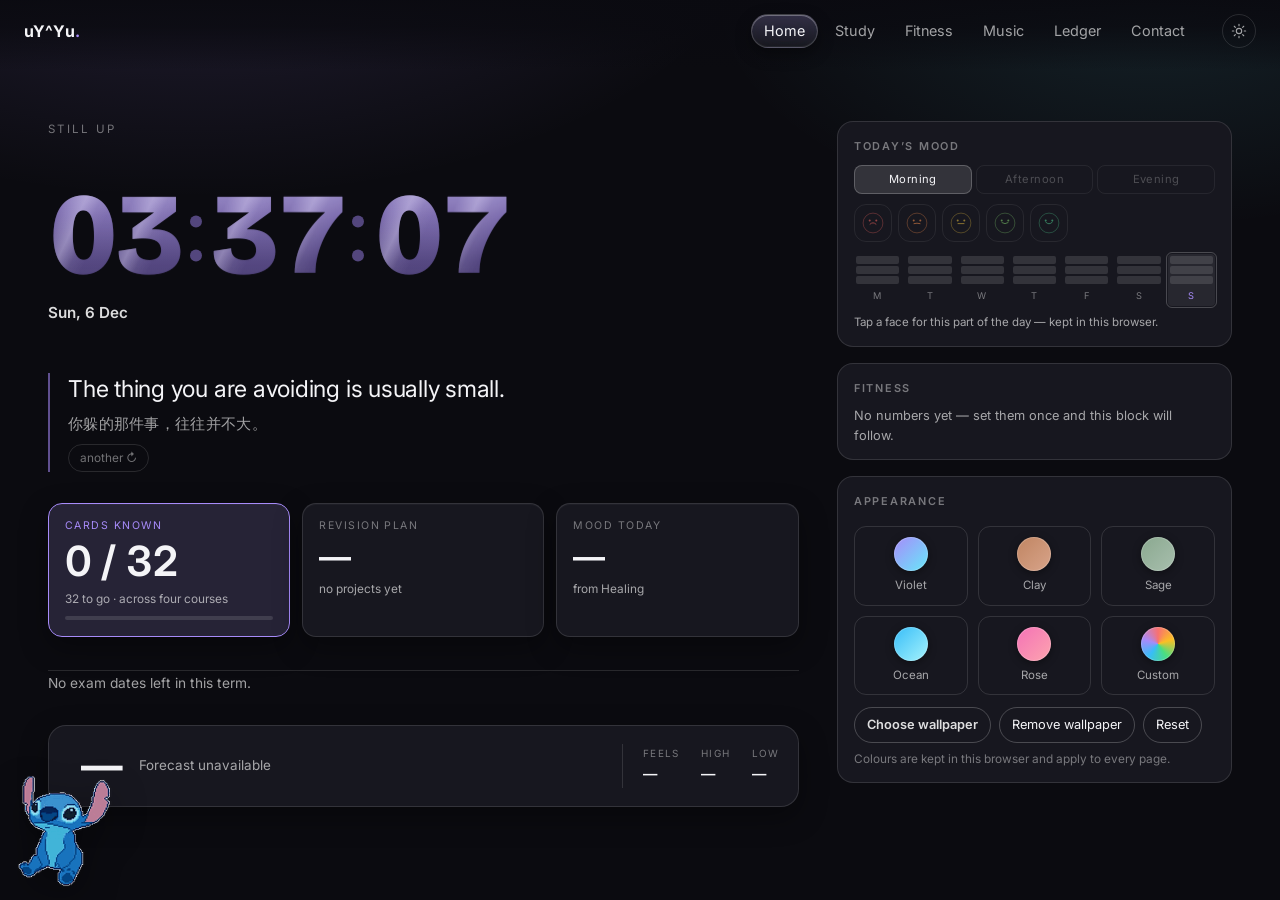
==== index.html @ 37c70bb9 "Study: the C++ card now lists the five Canvas modules" ====
<!DOCTYPE html>
<html lang="en">
<head>
<meta charset="utf-8">
<meta name="viewport" content="width=device-width, initial-scale=1">
<title>uY^Yu.</title>
<meta name="description" content="One desk: music, revision cards, a clock, live weather and a shared ledger.">
<link rel="icon" href="Images/favicon-32.png?v=132" sizes="32x32" type="image/png">
<link rel="apple-touch-icon" href="Images/icon-180.png?v=132">
<meta name="theme-color" content="#0b0b10">
<link rel="preconnect" href="https://fonts.googleapis.com">
<link rel="preconnect" href="https://fonts.gstatic.com" crossorigin>
<link href="https://fonts.googleapis.com/css2?family=Inter:wght@400;500;600;700&family=Bricolage+Grotesque:wght@700;800&display=swap" rel="stylesheet">
<link rel="stylesheet" href="style.css?v=158">
<!-- clock ink: kept here as well, so a cached style.css cannot leave the
     seconds a different colour from the hours -->
<style>.anchor__sec { color: inherit !important; }</style>
<script src="theme.js?v=132"></script>
</head>
<body>

<nav class="nav">
  <a class="nav__brand" href="index.html" aria-label="uY^Yu — home">uY^Yu<span>.</span></a>
  <div class="nav__links">
    <a href="index.html" aria-current="page">Home</a>
    <a href="study.html">Study</a>
    <a href="fitness.html">Fitness</a>
    <a href="music.html">Music</a>
    <a href="ledger.html">Ledger</a>
    <a href="contact.html">Contact</a>
  </div>
</nav>

<main class="shell desk">
  <section class="desk__main">
    <p class="desk__greet" id="greeting">Good afternoon</p>

    <a class="anchor anchor--link" href="clock.html" aria-label="Open the clock">
      <p class="anchor__value">
        <span id="hourTiles"></span><span class="ct__sep" aria-hidden="true"><i></i><i></i></span><span id="minTiles"></span><span class="ct__sep" aria-hidden="true"><i></i><i></i></span><span class="anchor__sec" id="secTiles"></span>
      </p>
      <p class="anchor__meta">
        <b id="stripDate">—</b>
        <span class="anchor__go" aria-hidden="true">clock →</span>
      </p>
    </a>

    <figure class="affirm">
      <blockquote class="affirm__line" id="affirmLine">—</blockquote>
      <figcaption class="affirm__cn" id="affirmCn">今日肯定语</figcaption>
      <button class="affirm__next" id="affirmNext" type="button">another ↻</button>
    </figure>

    <div class="metrics">
      <a class="metric metric--primary" href="study.html">
        <span class="metric__label">Cards known</span>
        <span class="metric__value" id="metricCards">—</span>
        <span class="metric__meta" id="metricCardsNote">across four courses</span>
        <span class="metric__track"><i id="metricCardsBar" style="width:0%"></i></span>
      </a>
      <a class="metric" href="study.html">
        <span class="metric__label">Revision plan</span>
        <span class="metric__value" id="metricPlan">—</span>
        <span class="metric__note" id="metricPlanNote">no projects yet</span>
      </a>
      <a class="metric" href="study.html">
        <span class="metric__label">Mood today</span>
        <span class="metric__value" id="metricMood">—</span>
        <span class="metric__note">from Healing</span>
      </a>
    </div>

    <p class="nextup" id="nextExam">—</p>

    <a class="wxcard" href="weather.html" aria-label="Open the weather page">
      <div class="wxcard__top">
        <span class="wxcard__icon" id="wxIcon" aria-hidden="true"></span>
        <span class="wxcard__temp" id="wxTemp">—</span>
      </div>
      <p class="wxcard__line" id="wxCond">Reading the forecast…</p>
      <dl class="wxcard__facts">
        <div><dt>Feels</dt><dd id="wxFeels">—</dd></div>
        <div><dt>High</dt><dd id="wxHigh">—</dd></div>
        <div><dt>Low</dt><dd id="wxLow">—</dd></div>
      </dl>
    </a>
  </section>

  <aside class="desk__rail">

    <div class="rail__block rail__block--go" data-href="healing.html">
      <h2><a href="healing.html">Today&rsquo;s mood</a></h2>
      <div class="mood__slots" id="moodSlots" role="tablist" aria-label="Part of the day"></div>
      <div class="mood" id="mood" role="group" aria-label="How is this part of the day going"></div>
      <div class="mood__week" id="moodWeek" aria-hidden="true"></div>
      <p class="mood__note" id="moodNote">Tap a face — one entry a day, kept in this browser.</p>
      <button class="mood__undo" id="moodUndo" type="button" hidden>Undo last entry</button>
    </div>
    <div class="rail__block fitmini rail__block--go" id="fitMini" data-href="fitness.html">
      <h2><a href="fitness.html">Fitness</a></h2>
      <div class="fitmini__body" id="fitMiniBody">
        <p class="fitmini__empty" id="fitMiniEmpty">
          No numbers yet — <a href="fitness.html">set them once</a> and this block will follow.
        </p>
      </div>
    </div>
    <div class="rail__block">
      <h2>Appearance</h2>
      <div class="swatches" id="swatches"></div>
      <button class="swatch swatch--custom" id="customSwatch" type="button" aria-label="Pick your own colour">
        <span class="swatch__chip swatch__chip--custom" id="customChip" aria-hidden="true"></span>
        <span class="swatch__name">Custom</span>
        <input type="color" id="customColor" value="#a78bfa" aria-label="Your own accent colour">
      </button>
      <div class="row" style="gap:8px; margin-top:12px; flex-wrap:wrap">
        <div class="wpmenu" id="wpMenu">
          <button class="btn btn--primary" id="wpMenuBtn" type="button" aria-expanded="false" aria-haspopup="true" style="padding:7px 12px; font-size:0.8rem">Choose wallpaper</button>
          <div class="wpmenu__panel" id="wpMenuPanel" hidden>
            <button class="wpmenu__item" id="wpFromFile" type="button">
              <b>A picture on this computer</b>
              <span>Upload, then frame the part you want</span>
            </button>
            <button class="wpmenu__item" id="wpFromEngine" type="button">
              <b>From Wallpaper Engine</b>
              <span>Reads the installed library; starts the local service</span>
            </button>
          </div>
        </div>
        <input id="wallpaper" type="file" accept="image/*" hidden>
        <button class="btn btn--ghost" id="themeClearWallpaper" type="button" style="padding:7px 12px; font-size:0.8rem" hidden>Remove wallpaper</button>
        <button class="btn btn--ghost" id="themeReset" type="button" style="padding:7px 12px; font-size:0.8rem">Reset</button>
      </div>

      <div class="wppick" id="wallpaperPick" hidden>
        <span class="wppick__label">From this computer</span>
        <div class="wppick__row" id="wallpaperPickRow"></div>
        <p class="wppick__hint" id="wallpaperPickHint"></p>
      </div>

      <p class="rail__note" id="themeStatus" role="status" aria-live="polite" style="margin-top:8px">
        Colours are kept in this browser and apply to every page.
      </p>
    </div>

  </aside>
</main>

<div class="crop" id="crop" hidden>
  <div class="crop__sheet" role="dialog" aria-modal="true" aria-label="Choose the part of the picture to use">
    <p class="crop__title">Drag the box over the part you want</p>
    <p class="crop__hint">The box keeps the shape of the window, so what you frame is what the page shows.</p>
    <div class="crop__stage" id="cropStage">
      <img id="cropImg" alt="">
      <div class="crop__sel" id="cropSel">
        <span class="crop__handle" data-h="nw"></span>
        <span class="crop__handle" data-h="ne"></span>
        <span class="crop__handle" data-h="sw"></span>
        <span class="crop__handle" data-h="se"></span>
      </div>
    </div>
    <div class="crop__actions">
      <button class="btn btn--ghost" id="cropCancel" type="button">Cancel</button>
      <button class="btn btn--primary" id="cropApply" type="button">Use this area</button>
    </div>
  </div>
</div>

<script src="counter.js?v=132"></script>
<script src="nav.js?v=144"></script>
<script>
  (function () {
    var hour = new Date().getHours();
    var greeting = hour < 5 ? 'Still up' : hour < 12 ? 'Good morning' : hour < 18 ? 'Good afternoon' : 'Good evening';
    document.getElementById('greeting').textContent = greeting;

    /* ---------- the anchor: the clock ---------- */
    var hourHost = document.getElementById('hourTiles');
    var minHost = document.getElementById('minTiles');
    var hours = (window.Counter && hourHost) ? window.Counter.mount(hourHost, { digits: 2 }) : null;
    var minutes = (window.Counter && minHost) ? window.Counter.mount(minHost, { digits: 2 }) : null;
    var secHost = document.getElementById('secTiles');
    var seconds = (window.Counter && secHost) ? window.Counter.mount(secHost, { digits: 2 }) : null;

    var dateEl = document.getElementById('stripDate');
    function tick() {
      var now = new Date();
      dateEl.textContent = now.toLocaleDateString('en-GB', { weekday: 'short', day: 'numeric', month: 'short' });
      var hh = String(now.getHours()).padStart(2, '0');
      var mm = String(now.getMinutes()).padStart(2, '0');
      var ss = String(now.getSeconds()).padStart(2, '0');
      if (hours && minutes && seconds) { hours.set(hh); minutes.set(mm); seconds.set(ss); }
      else if (hourHost && minHost) {
        hourHost.textContent = hh; minHost.textContent = mm;
        if (secHost) secHost.textContent = ss;
      }
    }
    tick();
    setInterval(tick, 1000);

/* ---------- the clock wears the wallpaper ----------
       Six columns, three colours taken from the picture, and stops in between:
       the gradient runs from the first stop to the last across the whole time. */
    function paintClock() {
      var value = document.querySelector('.anchor__value');
      if (!value) return;

      var styles = getComputedStyle(document.documentElement);
      var a = (styles.getPropertyValue('--wp-a') || '').trim();
      var b = (styles.getPropertyValue('--wp-b') || '').trim();
      var c = (styles.getPropertyValue('--wp-c') || '').trim();

      var colours = value.querySelectorAll('.ct__col');
      if (!colours.length) return;

      function mix(x, y, t) {
        return 'color-mix(in srgb, ' + x + ' ' + Math.round((1 - t) * 100) + '%, ' + y + ')';
      }

      var stops;
      if (a && b && c) {
        stops = [a, mix(a, b, 0.5), b, mix(b, c, 0.5), c, mix(c, a, 0.5)];
      } else {
        stops = [null, null, null, null, null, null];
      }

      Array.prototype.forEach.call(colours, function (column, index) {
        if (stops[index]) column.style.setProperty('--digit', stops[index]);
        else column.style.removeProperty('--digit');
      });

      /* the pane shows the part of the picture that is actually behind it:
         each lane gets the wallpaper's cover placement written out in pixels,
         offset by where the lane sits on screen */
    }

/* ---------- the fitness block ----------
       The same planner that builds the full page also lives here, quietly: a
       few of its numbers, and a way in. */
    function paintFitnessBlock() {
      var body = document.getElementById('fitMiniBody');
      var empty = document.getElementById('fitMiniEmpty');
      if (!body) return;

      var profile = null;
      try { profile = JSON.parse(localStorage.getItem('deskFitnessProfile')); } catch (e) { profile = null; }

      if (!profile || !profile.weight || !window.DeskFitness) return;

      var plan = window.DeskFitness.build(profile);
      empty.hidden = true;

      var rows = [
        ['Eat about', plan.target + ' kcal'],
        ['Protein', plan.protein + ' g'],
        ['Steps', String(plan.steps)],
        ['Training', plan.days + ' days a week']
      ];

      var list = document.createElement('dl');
      list.className = 'fitmini__list';
      rows.forEach(function (row) {
        var dt = document.createElement('dt');
        dt.textContent = row[0];
        var dd = document.createElement('dd');
        dd.textContent = row[1];
        list.append(dt, dd);
      });
      body.appendChild(list);

    }

    /* the planner is a script further down the page, so wait for it */
    if (document.readyState === 'loading') document.addEventListener('DOMContentLoaded', paintFitnessBlock);
    else paintFitnessBlock();
    window.addEventListener('deskfitness:update', paintFitnessBlock);

/* ---------- a block that is one door ----------
       Clicking the card opens the page; clicking a face, a tab or a button in it
       still does exactly what that control does. */
    (function () {
      var blocks = document.querySelectorAll('.rail__block--go[data-href]');
      Array.prototype.forEach.call(blocks, function (block) {
        block.addEventListener('click', function (event) {
          if (event.target.closest('a, button, input, select, textarea, label')) return;
          var selection = window.getSelection();
          if (selection && String(selection).length) return;
          window.location.href = block.dataset.href;
        });
        block.addEventListener('keydown', function (event) {
          if (event.key !== 'Enter' || event.target !== block) return;
          window.location.href = block.dataset.href;
        });
      });
    })();

    /* ---------- the affirmation of the day ---------- */
    var AFFIRMATIONS = [
      { en: 'Slow is smooth, and smooth is fast.', cn: '慢就是稳，稳就是快。' },
      { en: 'You do not have to feel ready to begin.', cn: '不必准备好了才开始。' },
      { en: 'One page is still a page done.', cn: '一页，也是一页。' },
      { en: 'The thing you are avoiding is usually small.', cn: '你躲的那件事，往往并不大。' },
      { en: 'Ask earlier than feels polite.', cn: '去问，比你以为的时机早一点。' },
      { en: 'Rest is part of the work, not a reward for it.', cn: '休息不是奖励，是工作的一部分。' },
      { en: 'Say the true thing once, plainly.', cn: '把真话说一遍，说清楚就好。' },
      { en: 'Finish something small today.', cn: '今天做完一件小事。' },
      { en: 'You are allowed to change your mind with evidence.', cn: '有证据时，你可以改变主意。' },
      { en: 'Being new at this is not the same as being bad at it.', cn: '刚学，不等于学不好。' },
      { en: 'A deadline is a shape, not a verdict.', cn: '截止日期是形状，不是判决。' },
      { en: 'Write it badly first.', cn: '先写烂，再写好。' },
      { en: 'Do the next honest thing.', cn: '做下一件老实的事。' },
      { en: 'A little every day beats a lot someday.', cn: '每天一点，胜过某天很多。' },
      { en: 'You can be tired and still be kind.', cn: '累了也可以好好说话。' },
      { en: 'Nothing here has to be perfect to be useful.', cn: '有用，不必完美。' },
      { en: 'Close the tab you are not reading.', cn: '关掉那个你不看的标签页。' },
      { en: 'Begin again from where you are.', cn: '从你现在的位置，再来一次。' }
    ];

    /* a new line each time the desk is opened, never the same one twice in a
       row — a quote of the day repeats every fortnight, which stops reading */
    var lastShown = -1;
    try { lastShown = Number(localStorage.getItem('deskAffirmLast')); } catch (e) { lastShown = -1; }

    var affirmIndex = Math.floor(Math.random() * AFFIRMATIONS.length);
    if (AFFIRMATIONS.length > 1 && affirmIndex === lastShown) {
      affirmIndex = (affirmIndex + 1 + Math.floor(Math.random() * (AFFIRMATIONS.length - 1))) % AFFIRMATIONS.length;
    }
    try { localStorage.setItem('deskAffirmLast', String(affirmIndex)); } catch (e) {}
    var affirmLine = document.getElementById('affirmLine');
    var affirmCn = document.getElementById('affirmCn');
    var affirmNext = document.getElementById('affirmNext');

    function showAffirm(index) {
      var item = AFFIRMATIONS[(index + AFFIRMATIONS.length) % AFFIRMATIONS.length];
      affirmLine.textContent = item.en;
      affirmCn.textContent = item.cn;
    }
    showAffirm(affirmIndex);
    if (affirmNext) {
      affirmNext.addEventListener('click', function () {
        affirmIndex += 1;
        showAffirm(affirmIndex);
      });
    }

    /* ---------- the supporting figures ---------- */
    function num(value, digits) {
      return Number(value).toLocaleString('en-US', {
        minimumFractionDigits: digits || 0, maximumFractionDigits: digits || 0
      });
    }

    try {
      var projects = JSON.parse(localStorage.getItem('deskProjects')) || [];
      var sessions = 0, done = 0;
      projects.forEach(function (project) {
        (project.plan || []).forEach(function (row) {
          sessions += 1;
          if (row.done) done += 1;
        });
      });
      document.getElementById('metricPlan').textContent = projects.length
        ? done + ' / ' + sessions
        : '—';
      document.getElementById('metricPlanNote').textContent = projects.length
        ? (projects.length === 1 ? '1 project' : projects.length + ' projects') + ' · sessions done'
        : 'no projects yet';
    } catch (e) {
      document.getElementById('metricPlan').textContent = '—';
    }

    try {
      var progress = JSON.parse(localStorage.getItem('deskStudyProgress')) || {};
      var known = 0;
      Object.keys(progress).forEach(function (id) { if (progress[id] === 'known') known += 1; });
      document.getElementById('metricCards').textContent = known + ' / 32';
      document.getElementById('metricCardsBar').style.width = (known / 32 * 100).toFixed(1) + '%';
      document.getElementById('metricCardsNote').textContent =
        (32 - known) + ' to go · across four courses';
    } catch (e) {
      document.getElementById('metricCards').textContent = '0 / 32';
    }

    try {
      var moods = JSON.parse(localStorage.getItem('deskMood')) || {};
      var d = new Date();
      var key = d.getFullYear() + '-' + String(d.getMonth() + 1).padStart(2, '0') + '-' +
        String(d.getDate()).padStart(2, '0');
      var WORDS = { 1: 'rough', 2: 'low', 3: 'okay', 4: 'good', 5: 'great' };
      var value = moods[key];
      document.getElementById('metricMood').textContent = value ? WORDS[value] : '—';
    } catch (e) {
      document.getElementById('metricMood').textContent = '—';
    }

    /* ---------- what is coming ---------- */
    var EXAMS = [
      { name: 'Web Technologies', date: '2026-11-20', href: 'study.html' },
      { name: 'Programming III', date: '2026-11-23', href: 'study.html' },
      { name: 'Statistics', date: '2026-11-24', href: 'study.html' },
      { name: 'Data Analytics & ML', date: '2026-11-25', href: 'study.html' }
    ];

    (function () {
      var target = document.getElementById('nextExam');
      if (!target) return;

      var today = new Date();
      today.setHours(0, 0, 0, 0);
      var upcoming = EXAMS.map(function (exam) {
        var date = new Date(exam.date + 'T00:00:00');
        return { name: exam.name, days: Math.round((date - today) / 86400000) };
      }).filter(function (exam) { return exam.days >= 0; })
        .sort(function (a, b) { return a.days - b.days; });

      if (!upcoming.length) {
        target.textContent = 'No exam dates left in this term.';
        return;
      }
      var next = upcoming[0];
      target.textContent = 'Next exam · ' + next.name + ' · ' +
        (next.days === 0 ? 'today' : next.days === 1 ? 'tomorrow' : 'in ' + next.days + ' days');
    })();

    /* ---------- weather ---------- */
    var tempEl = null;   /* the strip below carries the weather now */
    var wx = {
      temp: document.getElementById('wxTemp'),
      cond: document.getElementById('wxCond'),
      feels: document.getElementById('wxFeels'),
      high: document.getElementById('wxHigh'),
      low: document.getElementById('wxLow'),
      icon: document.getElementById('wxIcon')
    };

    var CONDITIONS = [
      [0, 'clear'], [2, 'mostly clear'], [3, 'overcast'], [48, 'fog'], [57, 'drizzle'],
      [67, 'rain'], [77, 'snow'], [82, 'showers'], [86, 'snow showers'], [99, 'storm']
    ];
    function condition(code) {
      for (var i = 0; i < CONDITIONS.length; i++) {
        if (code <= CONDITIONS[i][0]) return CONDITIONS[i][1];
      }
      return '';
    }

    /* one small glyph per group, drawn here so it takes the theme's colour */
    /* a clear sky at 23:00 is not a sun: the icon follows the local sunrise and
       sunset that the forecast hands back */
    var night = false;

    function weatherIcon(code) {
      var sun = '<circle cx="12" cy="12" r="4.2" fill="none" stroke="currentColor" stroke-width="1.6"/>' +
        '<g stroke="currentColor" stroke-width="1.6" stroke-linecap="round">' +
        '<path d="M12 3.2v2.2M12 18.6v2.2M3.2 12h2.2M18.6 12h2.2M5.8 5.8l1.6 1.6M16.6 16.6l1.6 1.6M18.2 5.8l-1.6 1.6M7.4 16.6l-1.6 1.6"/></g>';
      var cloud = '<path d="M7.2 17.5h9.3a3.6 3.6 0 0 0 .3-7.2 5 5 0 0 0-9.6-.9 3.9 3.9 0 0 0 0 8.1z" ' +
        'fill="none" stroke="currentColor" stroke-width="1.6" stroke-linejoin="round"/>';
      var rain = cloud + '<g stroke="currentColor" stroke-width="1.6" stroke-linecap="round">' +
        '<path d="M9 19.4l-.7 2M12.4 19.4l-.7 2M15.8 19.4l-.7 2"/></g>';
      var snow = cloud + '<g stroke="currentColor" stroke-width="1.4" stroke-linecap="round">' +
        '<path d="M9 19.6v2.2M7.9 20.7h2.2M12.6 19.6v2.2M11.5 20.7h2.2"/></g>';
      var storm = cloud + '<path d="M12.6 18.6l-2 3h2.6l-1.4 2.4" fill="none" stroke="currentColor" stroke-width="1.6" stroke-linejoin="round"/>';
      var fog = '<g stroke="currentColor" stroke-width="1.6" stroke-linecap="round">' +
        '<path d="M5 9.5h14M4 13h16M6.5 16.5h11"/></g>';

      var moon = '<path d="M15.6 3.4a7.6 7.6 0 1 0 5.2 13.2A8.8 8.8 0 0 1 15.6 3.4z" ' +
        'fill="none" stroke="currentColor" stroke-width="1.6" stroke-linejoin="round"/>';
      var cloudMoon = '<path d="M9.1 3.6a3.9 3.9 0 1 0 4.6 5.4A4.6 4.6 0 0 1 9.1 3.6z" ' +
        'fill="none" stroke="currentColor" stroke-width="1.4" stroke-linejoin="round"/>' +
        '<path d="M7.6 19.6h8.9a3.3 3.3 0 0 0 .3-6.6 4.6 4.6 0 0 0-8.8-.8 3.6 3.6 0 0 0-.4 7.4z" ' +
        'fill="none" stroke="currentColor" stroke-width="1.5" stroke-linejoin="round"/>';

      var svg;
      if (code <= 1) svg = night ? moon : sun;
      else if (code <= 3) svg = night ? cloudMoon : cloud;
      else if (code <= 48) svg = fog;
      else if (code <= 67) svg = rain;
      else if (code <= 77) svg = snow;
      else if (code <= 82) svg = rain;
      else if (code <= 86) svg = snow;
      else svg = storm;

      return '<svg viewBox="0 0 24 24" width="30" height="30" aria-hidden="true">' + svg + '</svg>';
    }

    function isNight(sunrise, sunset) {
      var stamp = Date.now();
      if (sunrise && sunset) {
        var up = Date.parse(sunrise);
        var down = Date.parse(sunset);
        if (!isNaN(up) && !isNaN(down)) return stamp < up || stamp > down;
      }
      var hour = new Date().getHours() + new Date().getMinutes() / 60;
      return hour < 6.2 || hour >= 18.6;
    }

    function loadTemp() {
      fetch('https://api.open-meteo.com/v1/forecast?latitude=19.52&longitude=109.57' +
            '&current=temperature_2m,weather_code,apparent_temperature' +
            '&daily=temperature_2m_max,temperature_2m_min,sunrise,sunset&forecast_days=1' +
            '&timezone=Asia%2FShanghai', { cache: 'no-store' })
        .then(function (response) {
          if (!response.ok) throw new Error('http ' + response.status);
          return response.json();
        })
        .then(function (data) {
          var now = data.current;
          var day = data.daily || {};
          var degrees = Math.round(now.temperature_2m);

          night = isNight(day.sunrise && day.sunrise[0], day.sunset && day.sunset[0]);

          if (wx.temp) wx.temp.textContent = degrees + '°';
          if (wx.cond) wx.cond.textContent = condition(now.weather_code) + ' · Danzhou';
          if (wx.icon) wx.icon.innerHTML = weatherIcon(now.weather_code);
          if (wx.feels) wx.feels.textContent = Math.round(now.apparent_temperature) + '°';
          if (wx.high) wx.high.textContent = Math.round(day.temperature_2m_max[0]) + '°';
          if (wx.low) wx.low.textContent = Math.round(day.temperature_2m_min[0]) + '°';
        })
        .catch(function () {
          if (tempEl && (!tempEl.textContent || tempEl.textContent === '—')) tempEl.textContent = 'weather offline';
          if (wx.cond) wx.cond.textContent = 'Forecast unavailable';
        });
    }
    loadTemp();
    setInterval(loadTemp, 10 * 60 * 1000);

    /* ---------- appearance ---------- */
    if (window.DeskTheme) {
      var swatches = document.getElementById('swatches');
      var status = document.getElementById('themeStatus');
      var input = document.getElementById('wallpaper');

  /* ---------- the library is a local feature ----------
     github.io cannot reach 127.0.0.1, so on the published copy the menu keeps
     only the picture option, the strip stays hidden and the rail drops the row
     that would lead to a page with nothing on it. */
  (function () {
    var localHost = /^(127\.0\.0\.1|localhost|\[::1\])$/.test(location.hostname);
    window.__DESK_LOCAL__ = localHost;
    if (localHost) return;

    var engineItem = document.getElementById('wpFromEngine');
    if (engineItem) engineItem.hidden = true;

    var libraryStrip = document.getElementById('wallpaperPick');
    if (libraryStrip) libraryStrip.hidden = true;

    var rail = document.getElementById('railWallpapers');
    if (rail) rail.hidden = true;
  })();

/* ---------- the wallpaper menu ----------
     One button, two sources: a picture the reader owns, or the Wallpaper Engine
     library on this machine. The library needs the small service, which a web
     page is not allowed to launch by itself, so the page wakes it by trying,
     reports honestly when nothing answers, and keeps trying. */
  (function () {
    var menu = document.getElementById('wpMenu');
    var button = document.getElementById('wpMenuBtn');
    var panel = document.getElementById('wpMenuPanel');
    var fromFile = document.getElementById('wpFromFile');
    var fromEngine = document.getElementById('wpFromEngine');
    var fileInput = document.getElementById('wallpaper');
    var strip = document.getElementById('wallpaperPick');
    var hint = document.getElementById('wallpaperPickHint');
    if (!menu || !button || !panel) return;

    function open() {
      panel.hidden = false;
      button.setAttribute('aria-expanded', 'true');
    }
    function close() {
      panel.hidden = true;
      button.setAttribute('aria-expanded', 'false');
    }

    button.addEventListener('click', function (event) {
      event.stopPropagation();
      if (panel.hidden) open(); else close();
    });
    document.addEventListener('click', function (event) {
      if (!menu.contains(event.target)) close();
    });
    document.addEventListener('keydown', function (event) {
      if (event.key === 'Escape') close();
    });

    if (fromFile) {
      fromFile.addEventListener('click', function () {
        close();
        if (fileInput) fileInput.click();
      });
    }

    if (fromEngine) {
      fromEngine.addEventListener('click', function () {
        close();
        if (strip) strip.hidden = false;

        /* the strip lives at the bottom of the rail: without this the menu just
           closes and nothing appears to have happened */
        if (strip) {
          strip.scrollIntoView({ block: 'center', behavior: 'smooth' });
          strip.classList.add('is-flash');
          setTimeout(function () { strip.classList.remove('is-flash'); }, 1400);
        }

        /* A page may not run a program, but Windows lets a registered address
           do it: deskwallpaper: is wired to the launcher, so this click can
           really start the service. Only tried while the click is still fresh,
           because browsers drop the permission once it is not. */
        if (hint) hint.textContent = 'Checking the local service…';
        function wake() {
          try { window.location.href = 'deskwallpaper:start'; } catch (e) { /* not registered */ }
        }

        /* the address only opens while the click is fresh, so the retry loop
           must not be the thing that tries it: that is this button's job */
        function offerLaunch() {
          if (!hint) return;
          if (strip) strip.scrollIntoView({ block: 'center', behavior: 'smooth' });
          hint.textContent = 'The local service is not running. ';
          var start = document.createElement('button');
          start.type = 'button';
          start.className = 'wppick__launch';
          start.textContent = 'Start it';
          start.addEventListener('click', wake);
          hint.appendChild(start);
          var note = document.createElement('span');
          note.textContent = ' — Windows will ask once whether to open Desk Wallpaper Service.';
          hint.appendChild(note);
        }
        function maybeLaunch() {
          offerLaunch();
        }

        /* the published copy lives on github.io, where /api/version is just a
           404: the library only exists on this machine, so say so at once
           instead of waiting for something that cannot arrive */
        var local = /^(127\.0\.0\.1|localhost|\[::1\])$/.test(location.hostname);

        var tries = 0;
        function probe() {
          tries += 1;
          fetch('/api/version', { cache: 'no-store' })
            .then(function (response) { return response.ok ? response.json() : null; })
            .then(function (info) {
              if (!info || !info.ok) throw new Error('no service');
              if (hint) {
                hint.textContent = 'Service is up (' + info.build + ') — pick a thumbnail below.';
              }
              window.dispatchEvent(new CustomEvent('deskwallpaper:reload'));
              if (strip) strip.scrollIntoView({ block: 'nearest', behavior: 'smooth' });
            })
            .catch(function () {
              if (!local) {
                if (hint) {
                  hint.textContent = 'This is the published copy: the wallpaper library only exists on this machine. ';
                  var local_button = document.createElement('button');
                  local_button.type = 'button';
                  local_button.className = 'wppick__launch';
                  local_button.textContent = 'Start it';
                  local_button.addEventListener('click', wake);
                  hint.appendChild(local_button);
                  var note = document.createElement('span');
                  note.textContent = ' — it starts the service and opens the page it serves (127.0.0.1:8788), where the library is.';
                  hint.appendChild(note);
                }
                return;
              }
              if (tries === 1) maybeLaunch();
              if (tries < 15) {
                if (hint) hint.textContent = 'Waiting for the service… (' + tries + ')';
                setTimeout(probe, 1500);
              } else if (hint) {
                hint.textContent = 'The service is not running. Double-click _tools\\启动壁纸台.bat — ' +
                  'it also installs itself to start with Windows, so this is a one-time step.';
              }
            });
        }
        probe();
      });
    }
  })();

  /* ---------- picking a wallpaper from this computer ----------
     The library behind 127.0.0.1:8788 is only reachable when the page itself
     is served from there, so the strip hides itself on the published site and
     points at the wallpaper page instead. */
  (function () {
    var box = document.getElementById('wallpaperPick');
    var row = document.getElementById('wallpaperPickRow');
    var hint = document.getElementById('wallpaperPickHint');
    if (!box || !row) return;

    function start() {
    if (!window.__DESK_LOCAL__ || !window.DeskWallpaper) return;

    function state(text) { hint.textContent = text; }

    window.DeskWallpaper.load().then(function (items) {
      if (!items.length) { state('The library came back empty.'); return; }
      box.hidden = false;

      var shown = items.slice(0, 12);
      shown.forEach(function (item) {
        var button = document.createElement('button');
        button.type = 'button';
        button.className = 'wppick__thumb';
        button.title = item.title;
        button.setAttribute('aria-label', 'Use ' + item.title);

        var picture = document.createElement('img');
        picture.loading = 'lazy';
        picture.alt = '';
        picture.src = window.DeskWallpaper.previewUrl(item);
        button.appendChild(picture);

        if (item.hasVideo) {
          var mark = document.createElement('span');
          mark.className = 'wppick__play';
          mark.textContent = '▶';
          button.appendChild(mark);
        }

        button.addEventListener('click', function () {
          state('Applying ' + item.title + '…');
          Array.prototype.forEach.call(row.children, function (other) {
            other.classList.remove('is-on');
          });
          button.classList.add('is-on');
          window.DeskWallpaper.publish(item, function (url) {
            state(url ? item.title + ' kept, on every page.' : 'That frame was empty, nothing changed.');
            window.DeskWallpaper.remember(item.id);
            window.DeskWallpaper.setLive(item);
          });
        });

        row.appendChild(button);
      });

      if (items.length > shown.length) {
        state('Showing ' + shown.length + ' of ' + items.length + ' — the rest are on the wallpaper page.');
      }
    }).catch(function () {
      if (!window.__DESK_LOCAL__) return;
      box.hidden = false;
      state('The local library is not reachable from here. Open the site through 启动壁纸台.bat, or use the wallpaper page.');
    });
    }

    if (document.readyState === 'loading') document.addEventListener('DOMContentLoaded', start);
    else start();
  })();

    /* ---------- pick any colour ---------- */
      var customSwatch = document.getElementById('customSwatch');
      var customChip = document.getElementById('customChip');
      var customColor = document.getElementById('customColor');

      var clearWallpaperBtn = document.getElementById('themeClearWallpaper');
      if (clearWallpaperBtn) {
        if (DeskTheme.wallpaper && DeskTheme.wallpaper()) clearWallpaperBtn.hidden = false;
        clearWallpaperBtn.addEventListener('click', function () {
          DeskTheme.clearWallpaper();
          try { localStorage.removeItem('deskWallpaperLive'); } catch (e) {}
          window.dispatchEvent(new CustomEvent('deskwallpaper:live'));
          clearWallpaperBtn.hidden = true;
          status.textContent = 'Wallpaper removed; the colours stay.';
        });
      }

      if (customSwatch && customColor) {
        customSwatch.addEventListener('click', function (event) {
          if (event.target !== customColor) customColor.click();
        });

        customColor.addEventListener('input', function () {
          var theme = DeskTheme.fromAccent(customColor.value);
          DeskTheme.save(theme);
          customChip.style.background = 'linear-gradient(135deg, ' + theme.accent + ', ' + theme.accent2 + ')';
          paintSwatches('custom');
          customSwatch.classList.add('is-active');
          status.textContent = 'Custom colour ' + customColor.value + ' applied to every page.';
        });
      }

      function paintSwatches(activeKey) {
        swatches.replaceChildren();
        Object.keys(DeskTheme.PRESETS).forEach(function (key) {
          var preset = DeskTheme.PRESETS[key];
          var button = document.createElement('button');
          button.type = 'button';
          button.className = 'swatch' + (key === activeKey ? ' is-active' : '');
          button.setAttribute('aria-pressed', String(key === activeKey));
          button.title = preset.name;

          var chip = document.createElement('span');
          chip.className = 'swatch__chip';
          chip.style.background = 'linear-gradient(135deg, ' + preset.accent + ', ' + preset.accent2 + ')';

          var label = document.createElement('span');
          label.className = 'swatch__name';
          label.textContent = preset.name;

          button.append(chip, label);
          button.addEventListener('click', function () {
            DeskTheme.save(DeskTheme.preset(key));
            paintSwatches(key);
            status.textContent = preset.name + ' applied.';
          });
          swatches.appendChild(button);
        });

        /* the custom tile rides at the end of the same grid */
        if (customSwatch) swatches.appendChild(customSwatch);
      }
      paintSwatches(null);

      if (input) {
        input.addEventListener('change', function () {
          var file = input.files && input.files[0];
          if (!file) return;
          /* the picture is not used whole: the chooser lets the reader frame the
             part that will actually be seen, then that crop becomes the wallpaper */
          if (window.DeskCrop) {
            window.DeskCrop.open(file, function (result) {
              DeskTheme.save(result.theme);
              DeskTheme.setWallpaper(result.url, file.name, result.lum);
              paintSwatches(null);
              status.textContent = 'Wallpaper and palette set from ' + file.name + '.';
              if (clearWallpaperBtn) clearWallpaperBtn.hidden = false;
            });
          } else {
            status.textContent = 'This browser cannot frame the picture.';
          }
          input.value = '';
        });
      }

      var reset = document.getElementById('themeReset');
      if (reset) {
        reset.addEventListener('click', function () {
          DeskTheme.clear();
          paintSwatches(null);
          status.textContent = 'Back to the default palette.';
        });
      }
    }
  })();

  /* ---------- today's mood, three times a day ----------
     Morning, afternoon and evening each get their own entry, so a bad morning
     and a good evening can both be true. The strip below shows the last seven
     days as three stacked cells per day. */
  (function () {
    var KEY = 'deskMood';
    var slotsHost = document.getElementById('moodSlots');
    var host = document.getElementById('mood');
    var week = document.getElementById('moodWeek');
    var note = document.getElementById('moodNote');
    if (!host || !week || !slotsHost) return;

    var SLOTS = [
      { id: 'morning', label: 'Morning', short: 'M' },
      { id: 'afternoon', label: 'Afternoon', short: 'A' },
      { id: 'evening', label: 'Evening', short: 'E' }
    ];
    var MOUTHS = [
      'M15 22 Q20 17 25 22',
      'M15 21 Q20 19.5 25 21',
      'M15 21 H25',
      'M15 19.5 Q20 23 25 19.5',
      'M14.5 18.5 Q20 24.5 25.5 18.5'
    ];
    var LABELS = ['rough', 'low', 'okay', 'good', 'great'];

    function iso(day) {
      return day.getFullYear() + '-' + String(day.getMonth() + 1).padStart(2, '0') + '-' +
        String(day.getDate()).padStart(2, '0');
    }

    function load() {
      var raw = {};
      try { raw = JSON.parse(localStorage.getItem(KEY)) || {}; } catch (e) { raw = {}; }
      var out = {};
      Object.keys(raw).forEach(function (key) {
        var value = raw[key];
        /* older entries were one number for the whole day: keep it at midday */
        if (typeof value === 'number') out[key] = { afternoon: value };
        else if (value && typeof value === 'object') out[key] = value;
      });
      return out;
    }

    function save(data) {
      var keys = Object.keys(data).sort();
      while (keys.length > 60) { delete data[keys.shift()]; }
      try { localStorage.setItem(KEY, JSON.stringify(data)); } catch (e) {}
    }

    function currentSlot() {
      var hour = new Date().getHours();
      if (hour < 12) return 'morning';
      if (hour < 18) return 'afternoon';
      return 'evening';
    }

    var data = load();
    var slot = currentSlot();

    /* one step back, and then another: every write remembers what it replaced */
    var UNDO_KEY = 'deskMoodUndo';
    var undoButton = document.getElementById('moodUndo');
    var history = [];
    try { history = JSON.parse(localStorage.getItem(UNDO_KEY)) || []; } catch (e) { history = []; }

    function paintUndo() {
      if (!undoButton) return;

      var todayEntry = data[iso(new Date())] || {};
      var hasHere = todayEntry[slot] != null;

      if (history.length) {
        undoButton.hidden = false;
        undoButton.textContent = history.length === 1
          ? 'Undo last entry'
          : 'Undo last entry (' + history.length + ')';
        return;
      }

      /* nothing to step back to, but there may be an entry from before this
         button existed: offer to clear exactly that */
      undoButton.hidden = !hasHere;
      undoButton.textContent = 'Clear this entry';
    }

    function clearHere() {
      var key = iso(new Date());
      var entry = data[key];
      if (!entry || entry[slot] == null) return;
      remember(key, slot, entry[slot]);
      delete entry[slot];
      if (!Object.keys(entry).length) delete data[key];
      save(data);
      history.pop();                       /* clearing is not an undo step */
      try { localStorage.setItem(UNDO_KEY, JSON.stringify(history)); } catch (e) {}
      paint();
      say('Cleared — the slot is empty again.');
    }

    function remember(key, slotId, previous) {
      history.push({ key: key, slot: slotId, previous: previous == null ? null : previous });
      if (history.length > 40) history.shift();
      try { localStorage.setItem(UNDO_KEY, JSON.stringify(history)); } catch (e) {}
      paintUndo();
    }

    function undo() {
      if (!history.length) return;
      var step = history.pop();
      var entry = data[step.key] || (data[step.key] = {});
      if (step.previous === null) delete entry[step.slot];
      else entry[step.slot] = step.previous;
      if (!Object.keys(entry).length) delete data[step.key];
      save(data);
      try { localStorage.setItem(UNDO_KEY, JSON.stringify(history)); } catch (e) {}
      if (step.slot) slot = step.slot;
      paint();
      paintUndo();

      /* say what came back, so an empty face is not mistaken for a failure */
      var restored = step.previous === null
        ? 'Undone — that entry is gone.'
        : 'Undone — back to ' + (step.previous ? LABELS[step.previous - 1] : 'nothing') + '.';
      say(restored);
    }

    var sayTimer = 0;
    function say(text) {
      if (!note) return;
      note.textContent = text;
      clearTimeout(sayTimer);
      sayTimer = setTimeout(paintNote, 2600);
    }

    function face(level) {
      return '<svg viewBox="0 0 40 40" width="24" height="24" aria-hidden="true">' +
        '<circle cx="20" cy="20" r="16.5" fill="none" stroke="currentColor" stroke-width="1.6" opacity="0.55"/>' +
        '<circle cx="14.5" cy="16" r="1.7" fill="currentColor"/>' +
        '<circle cx="25.5" cy="16" r="1.7" fill="currentColor"/>' +
        '<path d="' + MOUTHS[level - 1] + '" fill="none" stroke="currentColor" stroke-width="1.6" ' +
        'stroke-linecap="round"/></svg>';
    }

    function labelOf(slotId) {
      for (var i = 0; i < SLOTS.length; i++) if (SLOTS[i].id === slotId) return SLOTS[i].label;
      return slotId;
    }

    /* a part of the day that has not happened yet cannot be filled in */
    function slotIsAhead(slotId) {
      var order = ['morning', 'afternoon', 'evening'];
      return order.indexOf(slotId) > order.indexOf(currentSlot());
    }

    function paintSlots() {
      slotsHost.replaceChildren();
      SLOTS.forEach(function (item) {
        var ahead = slotIsAhead(item.id);
        var button = document.createElement('button');
        button.type = 'button';
        button.className = 'mood__slot' + (item.id === slot ? ' is-on' : '') + (ahead ? ' is-ahead' : '');
        button.setAttribute('role', 'tab');
        button.setAttribute('aria-selected', String(item.id === slot));
        button.textContent = item.label;
        button.dataset.slot = item.id;
        if (ahead) {
          button.disabled = true;
          button.title = 'Not yet — this part of the day has not started';
        }
        slotsHost.appendChild(button);
      });
    }

    function paintFaces() {
      var key = iso(new Date());
      var todayEntry = data[key] || {};
      host.replaceChildren();
      for (var level = 1; level <= 5; level++) {
        var button = document.createElement('button');
        button.type = 'button';
        button.className = 'mood__btn' + (todayEntry[slot] === level ? ' is-picked' : '');
        button.innerHTML = face(level);
        button.setAttribute('aria-pressed', String(todayEntry[slot] === level));
        button.setAttribute('aria-label', labelOf(slot) + ': ' + LABELS[level - 1]);
        button.title = LABELS[level - 1];
        button.dataset.level = String(level);
        host.appendChild(button);
      }
    }

    function paintWeek() {
      var today = new Date();
      today.setHours(0, 0, 0, 0);
      var todayKey = iso(today);

      /* the strip is a calendar week, Monday first — not a rolling window */
      var monday = new Date(today);
      monday.setDate(today.getDate() - ((today.getDay() + 6) % 7));

      week.replaceChildren();
      var letters = ['M', 'T', 'W', 'T', 'F', 'S', 'S'];

      for (var index = 0; index < 7; index++) {
        var day = new Date(monday);
        day.setDate(monday.getDate() + index);
        var key = iso(day);
        var entry = data[key] || {};
        var future = day > today;

        var column = document.createElement('div');
        column.className = 'mood__day' + (key === todayKey ? ' is-today' : '') + (future ? ' is-future' : '');
        column.title = key + ' — ' + SLOTS.map(function (item) {
          return item.label + ': ' + (entry[item.id] ? LABELS[entry[item.id] - 1] : '—');
        }).join(', ');

        SLOTS.forEach(function (item) {
          var cell = document.createElement('i');
          var value = entry[item.id] || 0;
          cell.className = 'mood__cell' + (value ? ' has' : '');
          if (value) cell.dataset.level = String(value);
          column.appendChild(cell);
        });

        var label = document.createElement('span');
        label.className = 'mood__letter' + (key === todayKey ? ' is-today' : '');
        label.textContent = letters[index];
        column.appendChild(label);

        week.appendChild(column);
      }
    }

    function paintNote() {
      var entry = data[iso(new Date())] || {};
      var parts = SLOTS.filter(function (item) { return entry[item.id]; })
        .map(function (item) { return item.label + ' ' + LABELS[entry[item.id] - 1]; });
      note.textContent = parts.length
        ? 'Today: ' + parts.join(' · ')
        : 'Tap a face for this part of the day — kept in this browser.';

      var metric = document.getElementById('metricMood');
      if (metric) {
        var latest = '';
        for (var i = SLOTS.length - 1; i >= 0; i--) {
          if (entry[SLOTS[i].id]) { latest = LABELS[entry[SLOTS[i].id] - 1]; break; }
        }
        metric.textContent = latest || '—';
      }
    }

    function paint() {
      paintSlots();
      paintFaces();
      paintWeek();
      paintNote();
      paintUndo();
    }

    slotsHost.addEventListener('click', function (event) {
      var button = event.target.closest('.mood__slot');
      if (!button || button.disabled || button.classList.contains('is-ahead')) return;
      slot = button.dataset.slot;
      paint();
    });

    host.addEventListener('click', function (event) {
      var button = event.target.closest('.mood__btn');
      if (!button) return;
      var key = iso(new Date());
      var level = Number(button.dataset.level);
      var entry = data[key] || (data[key] = {});
      remember(key, slot, entry[slot] == null ? null : entry[slot]);
      if (entry[slot] === level) delete entry[slot];
      else entry[slot] = level;
      if (!Object.keys(entry).length) delete data[key];
      save(data);
      paint();
    });

    if (undoButton) {
      undoButton.addEventListener('click', function () {
        if (history.length) undo();
        else clearHere();
      });
    }

    paint();
    paintUndo();
  })();
  /* ---------- what the desktop player is playing ----------
     Only the copy served by the local bridge can ask it: on the https site the
     request is blocked, so the row simply stays on "QQ". */
  (function () {
    var host = document.getElementById('railMusic');
    if (!host) return;

    var local = location.hostname === '127.0.0.1' || location.hostname === 'localhost';
    var base = local ? '' : 'http://127.0.0.1:8787';
    var timer = 0;

    function ask() {
      var controller = new AbortController();
      var guard = setTimeout(function () { controller.abort(); }, 2200);

      fetch(base + '/state', { cache: 'no-store', signal: controller.signal })
        .then(function (response) {
          if (!response.ok) throw new Error('http');
          return response.json();
        })
        .then(function (data) {
          if (data && data.connected && data.title) {
            host.textContent = (data.playing ? '▶ ' : '❚❚ ') + data.title;
            host.title = data.title + (data.artist ? ' — ' + data.artist : '');
          } else {
            host.textContent = 'QQ';
            host.removeAttribute('title');
          }
        })
        .catch(function () {
          host.textContent = 'QQ';
          host.removeAttribute('title');
        })
        .then(function () { clearTimeout(guard); });
    }

    ask();
    timer = setInterval(ask, 4000);

    document.addEventListener('visibilitychange', function () {
      if (document.hidden) { clearInterval(timer); timer = 0; }
      else if (!timer) { ask(); timer = setInterval(ask, 4000); }
    });
  })();
</script>
<script>
  /* ---------- framing the wallpaper ----------
     A photo is rarely the right shape for a window, so the whole picture is
     never used as it is: this lays it out, puts a frame on it with the window's
     proportions, and only the part inside that frame is kept. */
  (function () {
    var modal = document.getElementById('crop');
    if (!modal) return;

    var stage = document.getElementById('cropStage');
    var img = document.getElementById('cropImg');
    var sel = document.getElementById('cropSel');
    var applyBtn = document.getElementById('cropApply');
    var cancelBtn = document.getElementById('cropCancel');

    var pending = null;
    var rect = { x: 0, y: 0, w: 0, h: 0 };
    var stageSize = { w: 1, h: 1 };
    var aspect = 1.6;
    var onDone = null;
    var drag = null;

    function paint() {
      sel.style.left = rect.x + 'px';
      sel.style.top = rect.y + 'px';
      sel.style.width = rect.w + 'px';
      sel.style.height = rect.h + 'px';
    }

    function layout() {
      var maxW = Math.min(window.innerWidth - 72, 880);
      var maxH = Math.min(window.innerHeight * 0.56, 520);
      var scale = Math.min(maxW / pending.w, maxH / pending.h, 1);
      stageSize.w = Math.round(pending.w * scale);
      stageSize.h = Math.round(pending.h * scale);
      stage.style.width = stageSize.w + 'px';
      stage.style.height = stageSize.h + 'px';

      var w = Math.min(stageSize.w, stageSize.h * aspect);
      var h = w / aspect;
      rect = { x: (stageSize.w - w) / 2, y: (stageSize.h - h) / 2, w: w, h: h };
      paint();
    }

    function open(file, done) {
      onDone = done;
      var url = URL.createObjectURL(file);
      img.onload = function () {
        pending = { w: img.naturalWidth, h: img.naturalHeight };
        aspect = Math.max(0.5, Math.min(3, window.innerWidth / Math.max(1, window.innerHeight)));
        modal.hidden = false;
        document.documentElement.style.overflow = 'hidden';
        layout();
      };
      img.onerror = function () { URL.revokeObjectURL(url); };
      img.src = url;
    }

    function close() {
      modal.hidden = true;
      document.documentElement.style.overflow = '';
      if (img.src.indexOf('blob:') === 0) URL.revokeObjectURL(img.src);
      img.removeAttribute('src');
      pending = null;
      drag = null;
    }

    sel.addEventListener('pointerdown', function (event) {
      var handle = event.target.getAttribute('data-h');
      drag = {
        mode: handle || 'move',
        x: event.clientX,
        y: event.clientY,
        from: { x: rect.x, y: rect.y, w: rect.w, h: rect.h }
      };
      sel.setPointerCapture(event.pointerId);
      event.preventDefault();
    });

    sel.addEventListener('pointermove', function (event) {
      if (!drag) return;
      var dx = event.clientX - drag.x;
      var dy = event.clientY - drag.y;
      var from = drag.from;

      if (drag.mode === 'move') {
        rect.x = Math.max(0, Math.min(stageSize.w - rect.w, from.x + dx));
        rect.y = Math.max(0, Math.min(stageSize.h - rect.h, from.y + dy));
        paint();
        return;
      }

      var east = drag.mode.indexOf('e') >= 0;
      var south = drag.mode.indexOf('s') >= 0;
      var byX = east ? from.w + dx : from.w - dx;
      var byY = (south ? from.h + dy : from.h - dy) * aspect;
      var w = Math.max(90, (byX + byY) / 2);
      var h = w / aspect;
      var x = east ? from.x : from.x + from.w - w;
      var y = south ? from.y : from.y + from.h - h;

      if (x < 0) { w += x; h = w / aspect; x = 0; }
      if (y < 0) { h += y; w = h * aspect; y = 0; }
      if (x + w > stageSize.w) { w = stageSize.w - x; h = w / aspect; }
      if (y + h > stageSize.h) { h = stageSize.h - y; w = h * aspect; }
      if (w < 90) { w = 90; h = w / aspect; }

      rect = { x: x, y: y, w: w, h: h };
      paint();
    });

    sel.addEventListener('pointerup', function () { drag = null; });
    sel.addEventListener('pointercancel', function () { drag = null; });

    cancelBtn.addEventListener('click', close);
    modal.addEventListener('click', function (event) { if (event.target === modal) close(); });
    document.addEventListener('keydown', function (event) {
      if (event.key === 'Escape' && !modal.hidden) close();
    });

    applyBtn.addEventListener('click', function () {
      if (!pending) return;
      var scale = pending.w / stageSize.w;
      var sx = Math.round(rect.x * scale);
      var sy = Math.round(rect.y * scale);
      var sw = Math.max(1, Math.round(rect.w * scale));
      var sh = Math.max(1, Math.round(rect.h * scale));

      var outW = Math.min(sw, 1600);
      var outH = Math.max(1, Math.round(sh * outW / sw));

      var canvas = document.createElement('canvas');
      canvas.width = outW;
      canvas.height = outH;
      canvas.getContext('2d').drawImage(img, sx, sy, sw, sh, 0, 0, outW, outH);

      var probe = document.createElement('canvas');
      probe.width = 24;
      probe.height = 24;
      var pctx = probe.getContext('2d', { willReadFrequently: true });
      pctx.drawImage(canvas, 0, 0, 24, 24);
      var data = pctx.getImageData(0, 0, 24, 24).data;
      var sum = 0;
      for (var i = 0; i < data.length; i += 4) {
        sum += (0.2126 * data[i] + 0.7152 * data[i + 1] + 0.0722 * data[i + 2]) / 255;
      }
      var lum = sum / (data.length / 4);
      var url = canvas.toDataURL('image/jpeg', 0.75);

      canvas.toBlob(function (blob) {
        function finish(theme) {
          close();
          if (onDone) onDone({ url: url, lum: lum, theme: theme });
        }
        if (window.DeskTheme && blob && window.DeskTheme.extract) {
          window.DeskTheme.extract(blob).then(finish).catch(function () { finish(null); });
        } else {
          finish(null);
        }
      }, 'image/jpeg', 0.9);
    });

    window.DeskCrop = { open: open };
  })();
</script>
<script src="wallpaper-pick.js?v=132"></script>
<script src="wallpaper-live.js?v=132"></script>
<script src="fitness-plan.js?v=132"></script>
<script src="pet.js?v=153"></script>
</body>
</html>
---- style.css ----
/* style.css — one stylesheet for the whole desk
   ------------------------------------------------------------------
   1 tokens · 2 base · 3 nav · 4 home · 5 cards · 6 tools · 7 phone
   ------------------------------------------------------------------ */

/* 1 · tokens */
:root {
  --bg: #0b0b10;
  --panel: #17171f;
  --panel-2: #20202a;
  --line: rgba(255, 255, 255, 0.12);
  --line-2: rgba(255, 255, 255, 0.22);
  --hover: rgba(255, 255, 255, 0.07);
  --hover-2: rgba(255, 255, 255, 0.12);
  --ink: #f4f4f7;
  --ink-2: rgba(255, 255, 255, 0.86);
  --muted: rgba(255, 255, 255, 0.62);
  --muted-2: rgba(255, 255, 255, 0.42);
  --accent: #a78bfa;
  --accent-2: #67e8f9;
  /* these four are rewritten by theme.js when a wallpaper palette is applied */
  --glow-a: rgba(167, 139, 250, 0.16);
  --glow-b: rgba(103, 232, 249, 0.10);
  --nav-a: rgba(10, 10, 16, 0.94);
  --nav-b: rgba(10, 10, 16, 0.82);
  --nav-c: rgba(10, 10, 16, 0.42);
  --nav-d: rgba(10, 10, 16, 0);
  --good: #4ade80;
  --warn: #fbbf24;
  --bad: #f87171;
  --shell: 74rem;
  --r: 16px;
  --elevation: 0 10px 28px rgba(0, 0, 0, 0.35);
  /* a mood is a colour as well as a face */
  --mood-1: #e5605c;
  --mood-2: #e8874a;
  --mood-3: #d9b23c;
  --mood-4: #7cc46a;
  --mood-5: #4cc38a;
  /* used only when a wallpaper is behind the page */
  --nav-glass: rgba(11, 11, 16, 0.78);
  --nav-glass-fade: rgba(11, 11, 16, 0.30);
  --panel-a: rgba(23, 23, 31, 0.55);
  --panel-2-a: rgba(32, 32, 42, 0.62);
  --r-sm: 10px;
  --sans: "Inter", system-ui, -apple-system, "Segoe UI", "PingFang SC", "Microsoft YaHei", sans-serif;
  --mono: ui-monospace, SFMono-Regular, "SF Mono", Menlo, Consolas, monospace;
}

*, *::before, *::after { box-sizing: border-box; }

/* 2 · base */
/* a chosen wallpaper joins the body background: scrim, photo, glows, colour */
/* text that sits straight on the picture gets a soft halo, so the veil can stay
   light enough to keep the colours */
html[data-wallpaper] .desk__greet,
html[data-wallpaper] .anchor__value,
html[data-wallpaper] .anchor__meta,
html[data-wallpaper] .affirm__line,
html[data-wallpaper] .affirm__cn,
html[data-wallpaper] .tool__head h1,
html[data-wallpaper] .tool__head p,
html[data-wallpaper] .nextup {
  text-shadow: 0 1px 2px rgba(0, 0, 0, 0.28), 0 0 14px rgba(0, 0, 0, 0.18);
}
html[data-theme="light"][data-wallpaper] .desk__greet,
html[data-theme="light"][data-wallpaper] .anchor__value,
html[data-theme="light"][data-wallpaper] .anchor__meta,
html[data-theme="light"][data-wallpaper] .affirm__line,
html[data-theme="light"][data-wallpaper] .tool__head h1,
html[data-theme="light"][data-wallpaper] .tool__head p,
html[data-theme="light"][data-wallpaper] .nextup {
  text-shadow: 0 1px 2px rgba(255, 255, 255, 0.75), 0 0 12px rgba(255, 255, 255, 0.55);
}

/* with a photo behind the page the panels turn into glass, so the picture
   reads through them instead of being hidden by a wall of cards */
/* the nav goes to glass as well: a solid band over a photo reads as a black bar */
html[data-wallpaper] .nav {
  /* fully transparent: the page-wide scrim already dims whatever is behind,
     so the bar does not need a band of its own */
  background: transparent;
  -webkit-backdrop-filter: none;
  backdrop-filter: none;
  box-shadow: none;
}

html[data-wallpaper] .panel,
html[data-wallpaper] .rail__block,
html[data-wallpaper] .scard,
html[data-wallpaper] .metric,
html[data-wallpaper] .exam,
html[data-wallpaper] .subject,
html[data-wallpaper] .project,
html[data-wallpaper] .sync,
html[data-wallpaper] .cw,
html[data-wallpaper] .desk__rail > * {
  background: var(--panel-a);
  -webkit-backdrop-filter: blur(16px) saturate(1.2);
  backdrop-filter: blur(16px) saturate(1.2);
}
html[data-wallpaper] .metric--primary { background: var(--panel-a); }
html[data-wallpaper] .metric__track,
html[data-wallpaper] .chart__bar { background: var(--panel-2-a); }

html[data-wallpaper] body {
  background:
    linear-gradient(180deg,
      rgba(0, 0, 0, calc(var(--wp-dim, 0.55) * 0.48)),
      rgba(0, 0, 0, calc(var(--wp-dim, 0.55) * 0.66))),
    var(--wallpaper-url) center / cover no-repeat fixed,
    radial-gradient(60rem 30rem at 15% -10%, var(--glow-a), transparent 60%),
    radial-gradient(50rem 26rem at 90% 0%, var(--glow-b), transparent 55%),
    var(--bg);
}
/* in light mode the same photo is dimmed with paper, not with black */
html[data-theme="light"][data-wallpaper] body {
  background:
    /* a bright picture behind a bright page has to lose most of its punch, or
       the whole screen reads as overexposed */
    linear-gradient(180deg,
      rgba(255, 255, 255, calc(0.30 + var(--wp-dim, 0.55) * 0.26)),
      rgba(255, 255, 255, calc(0.18 + var(--wp-dim, 0.55) * 0.30))),
    var(--wallpaper-url) center / cover no-repeat fixed,
    radial-gradient(60rem 30rem at 15% -10%, var(--glow-a), transparent 60%),
    radial-gradient(50rem 26rem at 90% 0%, var(--glow-b), transparent 55%),
    var(--bg);
}
html[data-theme="light"][data-wallpaper] .nav {
  background: linear-gradient(180deg,
    rgba(255, 255, 255, calc(var(--wp-dim, 0.55) * 0.80)) 0%,
    rgba(255, 255, 255, calc(var(--wp-dim, 0.55) * 0.28)) 62%,
    transparent 100%);
}

html { background: var(--bg); color-scheme: dark; }
body {
  margin: 0;
  min-height: 100vh;
  background:
    radial-gradient(60rem 30rem at 15% -10%, var(--glow-a), transparent 60%),
    radial-gradient(50rem 26rem at 90% 0%, var(--glow-b), transparent 55%),
    var(--bg);
  color: var(--ink);
  font-family: var(--sans);
  font-size: 16px;
  line-height: 1.55;
  -webkit-font-smoothing: antialiased;
}
h1, h2, h3, p, ul, ol, dl, figure { margin: 0; }
a { color: var(--accent); text-decoration: none; }
a:hover { color: #c4b5fd; }
button, input, select, textarea { font: inherit; color: inherit; }
code, .mono { font-family: var(--mono); }
img, svg, canvas { display: block; max-width: 100%; }

.shell { max-width: var(--shell); margin: 0 auto; padding: 0 24px; }
.muted { color: var(--muted); }
.small { font-size: 0.85rem; }
.center { text-align: center; }
.row { display: flex; align-items: center; gap: 12px; flex-wrap: wrap; }
.spacer { flex: 1; }

/* 3 · nav */
.nav {
  position: sticky; top: 0; z-index: 50;
  display: flex; align-items: center; gap: 18px;
  padding: 14px 24px 22px;
  /* the bar fades into the page instead of stopping on a line — a hard
     border under a translucent band reads as a seam */
  background: linear-gradient(180deg,
    var(--nav-a) 0%,
    var(--nav-b) 38%,
    var(--nav-c) 72%,
    var(--nav-d) 100%);
  border-bottom: 0;
}
.nav__mode {
  margin-left: 6px; width: 34px; height: 34px; padding: 0; flex: none;
  align-self: center;
  display: inline-grid; place-items: center;
  border: 1px solid var(--line); border-radius: 999px;
  background: transparent; color: var(--muted); cursor: pointer;
  transition: color 0.18s ease, border-color 0.18s ease, background-color 0.18s ease;
}
.nav__mode:hover { color: var(--ink); border-color: var(--line-2); background: var(--hover); }
.nav__mode svg { width: 16px; height: 16px; }

.nav__brand { font-weight: 700; letter-spacing: 0.01em; color: var(--ink); white-space: nowrap; }
.nav__brand span { color: var(--accent); }
.nav__links { position: relative; display: flex; gap: 4px; flex-wrap: wrap; margin-left: auto; }
.nav__links a {
  position: relative; z-index: 1;
  display: inline-flex; align-items: center; height: 34px;
  font-size: 0.9rem; color: var(--muted); padding: 0 13px; border-radius: 999px;
  transition: color 0.18s ease;
}
.nav__links a:hover { color: var(--ink); }
.nav__links a[aria-current="page"] { color: var(--ink); }

/* the sliding highlight: frosted glass, one element, spring on the way over */
.nav__ink {
  position: absolute; left: 0; top: 0; z-index: 0; pointer-events: none;
  border-radius: 999px; opacity: 0;
  background: linear-gradient(180deg, rgba(196, 181, 253, 0.22), rgba(255, 255, 255, 0.05));
  border: 1px solid rgba(255, 255, 255, 0.18);
  box-shadow:
    inset 0 1px 0 rgba(255, 255, 255, 0.3),
    inset 0 -1px 0 rgba(255, 255, 255, 0.06),
    0 6px 16px rgba(0, 0, 0, 0.35);
  backdrop-filter: blur(16px) saturate(180%);
  -webkit-backdrop-filter: blur(16px) saturate(180%);
  transition: transform 0.5s cubic-bezier(0.34, 1.56, 0.64, 1),
              width 0.5s cubic-bezier(0.34, 1.56, 0.64, 1),
              height 0.24s ease, opacity 0.25s ease;
}
@supports not ((backdrop-filter: blur(1px)) or (-webkit-backdrop-filter: blur(1px))) {
  .nav__ink { background: rgba(255, 255, 255, 0.16); }
}


/* 4 · home */
.hero { padding: 56px 0 8px; }
.hero__eyebrow {
  display: inline-flex; align-items: center; gap: 8px;
  font-size: 0.75rem; letter-spacing: 0.16em; text-transform: uppercase;
  color: var(--muted-2); margin-bottom: 18px;
}
.hero h1 { font-size: clamp(2rem, 4.2vw, 3.2rem); line-height: 1.08; letter-spacing: -0.03em; font-weight: 700; }
.hero h1 em { font-style: normal; color: var(--accent); }
/* the affirmation of the day */
.affirm {
  margin: 18px 0 0; padding-left: 18px;
  border-left: 2px solid color-mix(in srgb, var(--accent) 55%, transparent);
  display: grid; gap: 6px; max-width: 44rem;
}
.affirm__line {
  margin: 0;
  font-size: clamp(1.15rem, 2.2vw, 1.45rem);
  line-height: 1.45; letter-spacing: -0.01em; color: var(--ink);
}
.affirm__cn { font-size: 0.92rem; color: var(--muted); letter-spacing: 0.02em; }
.affirm__next {
  justify-self: start; margin-top: 2px;
  border: 1px solid var(--line); border-radius: 999px;
  background: transparent; color: var(--muted-2);
  padding: 4px 11px; font-size: 0.74rem; cursor: pointer;
  transition: color 0.18s ease, border-color 0.18s ease;
}
.affirm__next:hover { color: var(--ink); border-color: var(--line-2); }
.hero p { margin-top: 14px; max-width: 44rem; color: var(--muted); font-size: 1.02rem; }

.strip {
  display: grid; grid-template-columns: repeat(3, minmax(0, 1fr)); gap: 12px;
  margin: 32px 0 8px;
}
.strip div {
  background: var(--panel); border: 1px solid var(--line); border-radius: var(--r-sm);
  padding: 12px 14px;
}
.strip dt { font-size: 0.72rem; letter-spacing: 0.12em; text-transform: uppercase; color: var(--muted-2); }
.strip dd { margin: 4px 0 0; font-size: 1.05rem; font-weight: 600; }
/* the rolling clock on the home strip: one tile per digit */
.strip__clock { font-size: 1.6rem; line-height: 1; }

.tc { display: inline-flex; align-items: flex-start; gap: 3px; }
.tc__group { display: grid; justify-items: center; gap: 7px; }
.tc__tiles { display: inline-flex; gap: 4px; }
.tc__label {
  font-size: 0.58rem; letter-spacing: 0.1em; text-transform: uppercase;
  color: var(--muted-2); font-weight: 500;
}
.tc__sep {
  font-size: 1.15em; line-height: 1; color: var(--muted);
  padding: 0 1px; transform: translateY(0.02em);
}

.ct { display: inline-flex; align-items: flex-start; font-variant-numeric: tabular-nums; }
.ct__tile {
  display: inline-grid; place-items: center;
  padding: 0.5em 0.66em; border-radius: 13px;
  background: linear-gradient(180deg, #2b2b38, #1e1e27);
  border: 1px solid rgba(255, 255, 255, 0.17);
  box-shadow: inset 0 1px 0 rgba(255, 255, 255, 0.12), 0 4px 12px rgba(0, 0, 0, 0.45);
  color: #f6f5fa;
}
.ct__col {
  position: relative; display: inline-block;
  width: 0.66em; height: 1.14em; overflow: hidden;
}
.ct__strip {
  position: absolute; left: 0; top: 0; width: 100%;
  display: flex; flex-direction: column;
  transition: transform 0.55s cubic-bezier(0.34, 1.28, 0.64, 1);
  will-change: transform;
}
.ct__digit { display: grid; place-items: center; height: 1.14em; line-height: 1; }
.ct__sep { display: inline-block; padding: 0 0.06em; color: var(--muted); }
.ct__sep.is-blink { animation: ct-blink 2s steps(1, end) infinite; }
@keyframes ct-blink { 0%, 49% { opacity: 1; } 50%, 100% { opacity: 0.25; } }

@media (prefers-reduced-motion: reduce) {
  .ct__strip { transition: none; }
  .ct__sep.is-blink { animation: none; }
}
.strip__tail { font-size: 0.85rem; font-weight: 500; color: var(--muted); }

/* 5 · cards */
.cards { display: grid; grid-template-columns: repeat(3, minmax(0, 1fr)); gap: 14px; padding: 28px 0 64px; }
.card {
  position: relative; display: flex; flex-direction: column; gap: 10px;
  min-height: 190px; padding: 20px;
  background: var(--panel); border: 1px solid var(--line); border-radius: var(--r);
  color: var(--ink); text-decoration: none;
  transition: transform 0.25s cubic-bezier(0.34, 1.4, 0.64, 1), border-color 0.25s ease, background-color 0.25s ease;
}
.card:hover { transform: translateY(-4px); border-color: var(--line-2); background: var(--panel-2); color: var(--ink); }
.card__icon {
  width: 40px; height: 40px; border-radius: 12px; display: grid; place-items: center;
  background: color-mix(in srgb, var(--accent) 14%, transparent); color: var(--accent);
}
.card__icon svg { width: 20px; height: 20px; stroke: currentColor; fill: none; stroke-width: 1.6; stroke-linecap: round; stroke-linejoin: round; }
.card h2 { font-size: 1.12rem; font-weight: 650; letter-spacing: -0.01em; }
.card p { font-size: 0.9rem; color: var(--muted); }
.card__meta { margin-top: auto; font-size: 0.78rem; color: var(--muted-2); font-family: var(--mono); }

/* 6 · tools */
.tool { position: relative; z-index: 1; padding: 8px 0 64px; }
/* the way back to the desk, on every tool page */
.back {
  display: inline-flex; align-items: center; gap: 6px;
  margin-bottom: 14px; padding: 6px 13px 6px 11px;
  border-radius: 999px; border: 1px solid var(--line);
  font-size: 0.8rem; color: var(--muted);
  transition: color 0.18s ease, border-color 0.18s ease, background-color 0.18s ease;
}
.back:hover {
  color: var(--ink);
  border-color: var(--line-2);
  background: rgba(255, 255, 255, 0.05);
}
.tool__head { margin-bottom: 26px; }
/* the clock and the world clock share one grid: header, card and panel then
   line up on the same left edge instead of each centring itself */
.clock-layout {
  display: grid; gap: clamp(16px, 2vw, 26px);
  grid-template-columns: minmax(0, 24rem) minmax(0, 1fr);
  align-items: start;
}
@media (max-width: 1024px) {
  .clock-layout { grid-template-columns: minmax(0, 1fr); }
  .cw { margin: 0 auto; }
}
.tool__head h1 { font-size: clamp(1.7rem, 3vw, 2.4rem); letter-spacing: -0.03em; }
.tool__head p { margin-top: 8px; color: var(--muted); max-width: 46rem; }

.panel {
  background: var(--panel); border: 1px solid var(--line); border-radius: var(--r);
  padding: 22px;
  box-shadow: 0 1px 0 rgba(255, 255, 255, 0.03) inset, var(--elevation);
}
.panel + .panel { margin-top: 16px; }
.panel h2 { font-size: 1.02rem; margin-bottom: 4px; }
.panel > p.hint { color: var(--muted); font-size: 0.88rem; margin-bottom: 14px; }

.btn {
  display: inline-flex; align-items: center; justify-content: center; gap: 8px;
  border: 1px solid var(--line-2); border-radius: 999px;
  background: rgba(255, 255, 255, 0.04); color: var(--ink);
  padding: 9px 16px; font-size: 0.9rem; cursor: pointer;
  transition: background-color 0.18s ease, border-color 0.18s ease, transform 0.15s ease;
}
.btn:hover { background: var(--hover-2); border-color: var(--line-2); }
.btn:active { transform: scale(0.98); }
/* a solid accent fill reads as a glare on a dark card: the primary action is
   now an accent outline with a light accent wash behind it */
.btn--primary {
  /* a saturated accent on a dark panel is louder than a button should be: the
     border keeps a hint of it, the label is the accent pulled towards the ink */
  background: color-mix(in srgb, var(--accent) 12%, transparent);
  border-color: color-mix(in srgb, var(--accent) 58%, var(--line-2));
  color: color-mix(in srgb, var(--accent) 66%, var(--ink));
  font-weight: 600;
}
.btn--primary:hover {
  background: color-mix(in srgb, var(--accent) 20%, transparent);
  border-color: color-mix(in srgb, var(--accent) 74%, var(--line-2));
  color: color-mix(in srgb, var(--accent) 74%, var(--ink));
}
.btn--ghost { background: transparent; }
.btn[disabled] { opacity: 0.45; cursor: default; }

.field { display: grid; gap: 6px; }
.field > span { font-size: 0.8rem; color: var(--muted); }
.input {
  width: 100%; min-width: 0;
  background: var(--panel-2); border: 1px solid var(--line); border-radius: var(--r-sm);
  padding: 10px 12px; color: var(--ink); font-size: 0.95rem;
  /* native popups (the date picker, the datalist suggestions, select menus)
     follow this, not our CSS — without it they open as a white sheet */
  color-scheme: dark;
}
select.input, input[list] { color-scheme: dark; }
html[data-theme="light"] .input,
html[data-theme="light"] select.input,
html[data-theme="light"] input[list] { color-scheme: light; }
.input::placeholder { color: var(--muted-2); }
.input:focus { outline: none; border-color: color-mix(in srgb, var(--accent) 60%, transparent); box-shadow: 0 0 0 3px color-mix(in srgb, var(--accent) 14%, transparent); }

.qq { display: flex; gap: 8px; flex-wrap: wrap; align-items: center; margin-top: 6px; }
.qq .input { flex: 1 1 16rem; max-width: 26rem; }
.qq-results { list-style: none; margin: 14px 0 0; padding: 0; display: grid; gap: 2px; }
.qq-results li {
  display: flex; align-items: baseline; gap: 10px;
  padding: 10px 12px; border-radius: var(--r-sm); cursor: pointer;
  font-size: 0.94rem; color: var(--ink-2);
}
.qq-results li:hover, .qq-results li:focus-visible { background: var(--hover); color: var(--ink); outline: none; }
.qq-results li span:first-child { color: var(--muted-2); font-family: var(--mono); font-size: 0.8rem; width: 1.4rem; flex: none; }
.qq-results b { font-weight: 600; color: var(--ink); }
.qq-results span span { color: var(--muted); font-size: 0.86rem; }


/* ---------- what the desktop is playing ---------- */
/* .bridge sets its own display, which would beat the hidden attribute */
.bridge[hidden], .bridge-help[hidden] { display: none !important; }
.bridge { display: grid; gap: 12px; }
.bridge__head { display: flex; align-items: baseline; justify-content: space-between; gap: 12px; }
.bridge__state {
  font-size: 0.68rem; letter-spacing: 0.14em; text-transform: uppercase;
  color: var(--muted-2); padding: 3px 9px; border-radius: 999px;
  border: 1px solid var(--line);
}
.bridge__state.is-live { color: var(--good); border-color: color-mix(in srgb, var(--good) 40%, var(--line)); }

.bridge__now { display: flex; align-items: center; gap: 14px; }
.bridge__art {
  width: 54px; height: 54px; border-radius: 14px; flex: none;
  display: grid; place-items: center; font-size: 1.3rem; color: var(--accent);
  background: radial-gradient(circle at 30% 25%, var(--hover-2), var(--panel-2));
  border: 1px solid var(--line);
}
.bridge__meta { min-width: 0; flex: 1; }
.bridge__title {
  font-size: 1.12rem; font-weight: 650; letter-spacing: -0.01em;
  white-space: nowrap; overflow: hidden; text-overflow: ellipsis;
}
.bridge__artist {
  font-size: 0.86rem; color: var(--muted);
  white-space: nowrap; overflow: hidden; text-overflow: ellipsis;
}
.bridge__controls { display: flex; align-items: center; gap: 8px; flex: none; }
.bridge__btn { padding: 8px 12px; font-size: 0.9rem; }

.bridge__bar { height: 5px; border-radius: 999px; background: var(--line); overflow: hidden; }
.bridge__bar i {
  display: block; height: 100%; width: 0; border-radius: 999px;
  background: linear-gradient(90deg, var(--accent), var(--accent-2));
  transition: width 1.9s linear;
}
.bridge__times {
  display: flex; justify-content: space-between;
  font-size: 0.74rem; color: var(--muted-2); font-variant-numeric: tabular-nums;
  margin-top: -6px;
}

@media (max-width: 680px) {
  .bridge__now { flex-wrap: wrap; }
  .bridge__controls { width: 100%; justify-content: flex-end; }
}

/* ---- music ---- */
.embed { width: 100%; min-height: 320px; border: 1px solid var(--line); border-radius: var(--r); background: var(--panel-2); }

/* the QQ player is a single bar, not a page: a 320px frame leaves a white void */
.embed--player {
  /* a little slack: at exactly the content height any zoom made the frame
     grow a scrollbar, which showed as a dark strip with two arrows */
  height: 86px; min-height: 0;
  border-radius: 12px;
  background: #ffffff;
  color-scheme: light;
  overflow: hidden;
  scrollbar-width: none;
}
.embed-note { font-size: 0.85rem; color: var(--muted); margin-top: 10px; }

.linkset { display: flex; align-items: center; gap: 8px; flex-wrap: wrap; margin-top: 10px; }
.linkset__label {
  width: 4.6rem; flex: none;
  font-size: 0.72rem; letter-spacing: 0.12em; text-transform: uppercase;
  color: var(--muted-2);
}
.btn--mail::before {
  content: ""; width: 6px; height: 6px; border-radius: 50%;
  background: #0f6cbd; box-shadow: 0 0 0 3px rgba(15, 108, 189, 0.18);
}

/* elastic slider (see elastic-slider.js) */
.es-row {
  display: grid; grid-template-columns: 4.6rem minmax(0, 24rem) 2.4rem minmax(0, 1fr);
  align-items: center; gap: 14px; margin: 18px 0 4px;
}
.es-row__value {
  font-size: 0.82rem; color: var(--muted);
  font-variant-numeric: tabular-nums; text-align: right;
}
.es-row__label { font-size: 0.72rem; letter-spacing: 0.12em; text-transform: uppercase; color: var(--muted-2); }
.es-row__note { line-height: 1.3; }

.es { display: flex; align-items: center; gap: 12px; }
.es__icon { color: var(--muted); display: grid; place-items: center; flex: none; }
.es__icon svg { width: 18px; height: 18px; }

.es__rail {
  position: relative; flex: 1; height: 26px; display: block;
  cursor: pointer; touch-action: none; outline: none;
}
.es__rail:focus-visible .es__track { box-shadow: 0 0 0 3px color-mix(in srgb, var(--accent) 28%, transparent); }

.es__track, .es__fill {
  position: absolute; left: 0; top: 50%; height: 7px; border-radius: 999px;
  transform-origin: center; will-change: transform;
}
.es__track { right: 0; transform: translateY(-50%); background: var(--line); }
.es__fill {
  width: 0; transform: translateY(-50%);
  background: #0a84ff;
  transform-origin: left center;
}
.es__thumb {
  position: absolute; top: 50%; left: 0; width: 22px; height: 22px;
  border-radius: 999px; background: #fff;
  box-shadow: 0 2px 10px rgba(0, 0, 0, 0.5);
  transform: translate(-50%, -50%);
  will-change: transform;
}
.es__thumb::after {
  content: ""; position: absolute; inset: 4px; border-radius: 50%;
  background: #0a84ff;
}
.es__icon--badge {
  width: 28px; height: 28px; border-radius: 50%;
  background: rgba(10, 132, 255, 0.16); color: #4da3ff;
}
.es__icon--badge svg { width: 15px; height: 15px; }
.es--single { gap: 14px; }
.es__bubble {
  position: absolute; top: 50%; left: 0;
  padding: 2px 7px; border-radius: 6px;
  background: var(--ink); color: var(--bg);
  font-size: 0.7rem; font-variant-numeric: tabular-nums;
  opacity: 0; pointer-events: none; white-space: nowrap;
  transform: translate(-50%, -8px);
}

@media (max-width: 680px) {
  .es-row { grid-template-columns: 1fr; gap: 6px; }
  .es-row__note { display: none; }
}
/* ---- study ---- */
.subjects { display: grid; grid-template-columns: repeat(4, minmax(0, 1fr)); gap: 10px; margin-bottom: 18px; }
.subject {
  display: grid; gap: 7px; text-align: left;
  padding: 13px 15px; border-radius: var(--r-sm);
  background: var(--panel-2); border: 1px solid var(--line); color: var(--ink-2);
  cursor: pointer; transition: border-color 0.2s ease, color 0.2s ease, background-color 0.2s ease;
}
.subject:hover { border-color: var(--line-2); color: var(--ink); }
.subject[aria-pressed="true"] { border-color: color-mix(in srgb, var(--accent) 60%, transparent); color: var(--ink); background: color-mix(in srgb, var(--accent) 10%, transparent); }
.subject__head { display: flex; align-items: center; justify-content: space-between; gap: 8px; }
.subject__head b { font-size: 0.95rem; font-weight: 600; color: var(--ink); }
.subject__chevron { font-size: 0.7rem; color: var(--muted-2); }
.subject__meta { font-size: 0.74rem; color: var(--muted); }
.subject__track { display: block; height: 4px; border-radius: 999px; background: rgba(255, 255, 255, 0.08); overflow: hidden; }
.subject__track i { display: block; height: 100%; background: var(--good); border-radius: 999px; transition: width 0.35s ease; }

.study-total { font-size: 0.85rem; color: var(--muted); text-align: right; }

.subject-note {
  margin-top: 16px; padding: 16px 18px;
  border-radius: var(--r-sm); border: 1px solid color-mix(in srgb, var(--accent) 22%, transparent);
  background: linear-gradient(180deg, color-mix(in srgb, var(--accent) 7%, transparent), color-mix(in srgb, var(--accent) 2%, transparent));
  display: grid; gap: 10px;
}
.subject-note[hidden] { display: none; }
.subject-note__title {
  font-size: 0.8rem; letter-spacing: 0.12em; text-transform: uppercase;
  color: var(--accent);
}
.subject-note__lead { font-size: 0.92rem; color: var(--ink-2); }
.subject-note ul { margin: 0; padding-left: 18px; display: grid; gap: 6px; }
.subject-note li { font-size: 0.88rem; color: var(--muted); line-height: 1.5; }
.subject-note__link { font-size: 0.85rem; }

.project-form {
  display: grid; grid-template-columns: minmax(0, 1.6fr) 7rem 10rem auto;
  gap: 10px; align-items: end; margin-top: 6px;
}
.projects { display: grid; gap: 12px; margin-top: 18px; }
.project {
  padding: 14px 16px; border-radius: var(--r-sm);
  background: var(--panel-2); border: 1px solid var(--line);
  display: grid; gap: 10px;
}
.project__head { display: flex; align-items: flex-start; justify-content: space-between; gap: 12px; }
.project__head b { display: block; font-size: 0.98rem; color: var(--ink); }
.project__head span { font-size: 0.78rem; color: var(--muted-2); }
.project__actions { display: flex; gap: 6px; flex: none; }
.project__btn { padding: 6px 12px; font-size: 0.78rem; }
.project__bar { margin: 0; }

.plan { list-style: none; margin: 0; padding: 0; display: grid; gap: 2px; }
.plan__row {
  display: flex; align-items: baseline; gap: 10px;
  padding: 7px 8px; border-radius: 8px; font-size: 0.86rem; color: var(--ink-2);
}
.plan__row:hover { background: var(--hover); }
.plan__row input { flex: none; width: 15px; height: 15px; accent-color: var(--accent); cursor: pointer; }
.plan__row label { display: flex; gap: 10px; align-items: baseline; cursor: pointer; flex: 1; min-width: 0; }
.plan__date { flex: none; width: 4.4rem; font-family: var(--mono); font-size: 0.76rem; color: var(--muted-2); }
.plan__text { color: var(--ink-2); }
.plan__row.is-done .plan__text { color: var(--muted-2); text-decoration: line-through; }

@media (max-width: 680px) {
  .project-form { grid-template-columns: minmax(0, 1fr) 5.5rem; }
  .project-form .field:nth-child(3) { grid-column: 1 / -1; }
  .project-form button { grid-column: 1 / -1; }
  .project__head { flex-direction: column; }
}

.exams { display: grid; gap: 8px; margin-top: 14px; }
.exam {
  /* the code, the date and the countdown, in the narrow exam card: the name
     keeps its width, the date takes what is left, the countdown never wraps */
  display: grid; grid-template-columns: auto minmax(0, 1fr) auto;
  align-items: center; gap: 10px;
  padding: 9px 12px; border-radius: var(--r-sm);
  background: var(--panel-2); border: 1px solid var(--line);
}
.exam__name { font-size: 0.8rem; color: var(--ink-2); white-space: nowrap; }
.exam__input { width: 100%; min-width: 0; padding: 7px 9px; font-size: 0.84rem; }
.exam__when { font-size: 0.78rem; color: var(--muted-2); text-align: right; white-space: nowrap; }
.exam__when.is-soon { color: var(--warn); }
.exam__when.is-past { color: var(--muted-2); text-decoration: line-through; }

@media (max-width: 680px) {
  .exam { grid-template-columns: minmax(0, 1fr) 8.5rem; }
  .exam__when { grid-column: 1 / -1; text-align: left; }
}

.flash {
  position: relative; min-height: 15rem; width: 100%;
  display: grid; place-items: center; text-align: center;
  padding: 28px; border-radius: var(--r);
  background: var(--panel-2); border: 1px solid var(--line);
  cursor: pointer; transition: transform 0.2s ease, border-color 0.2s ease;
}
.flash:hover { border-color: var(--line-2); }
.flash__tag { position: absolute; top: 14px; left: 16px; font-size: 0.72rem; letter-spacing: 0.14em; text-transform: uppercase; color: var(--muted-2); }
.flash__q { font-size: 1.3rem; font-weight: 600; letter-spacing: -0.01em; max-width: 40rem; }
.flash__a { margin-top: 12px; font-size: 1rem; color: var(--accent-2); max-width: 40rem; }
.flash__a[hidden] { display: none; }

.progress { height: 6px; border-radius: 999px; background: rgba(255, 255, 255, 0.08); overflow: hidden; margin: 16px 0 8px; }
.progress i { display: block; height: 100%; width: 0; background: var(--good); transition: width 0.35s ease; }

/* ---- clock ---- */
/* the widget: a light frosted pane on the dark page, like a float from a phone */
.cw {
  position: relative; max-width: 24rem; padding: 14px 16px 62px;
  border-radius: 30px;
  /* The card is a surface of the page, not a separate object: the panel
     colours come straight from the theme, and the accent wash is a separate
     layer at low opacity rather than a color-mix(), which older browsers
     would drop — leaving the card with no background at all. */
  background: linear-gradient(180deg, var(--panel-2), var(--panel));
  border: 1px solid var(--line-2);
  box-shadow: var(--elevation);
  color: var(--ink);
  contain: paint;
}
.cw::after {
  content: ""; position: absolute; inset: 0; border-radius: inherit;
  background: radial-gradient(120% 80% at 18% 0%, var(--accent), transparent 62%);
  opacity: 0.14; pointer-events: none; z-index: 0;
}
.cw > * { position: relative; z-index: 1; }

/* the dial reads in ink, the second hand in the palette's accent */
#ticks line { stroke: currentColor; }
#hourHand, #minHand, #hourDot, #minDot, #hub { stroke: var(--ink); fill: var(--ink); }
#hourHand, #minHand { fill: none; }
#secHand { stroke: var(--accent); }
#secDot, .sec-fill { fill: var(--accent); }
#hubPin { fill: var(--panel-2); }
.cw__num { fill: currentColor; opacity: 0.26; }

.cw__tabs {
  display: flex; justify-self: center; gap: 2px;
  width: fit-content; margin: 0 auto 6px; padding: 3px;
  border-radius: 999px; background: var(--hover);
}
.cw__tab {
  border: 0; background: transparent; cursor: pointer;
  padding: 6px 18px; border-radius: 999px;
  font-size: 0.86rem; font-weight: 500; color: var(--muted);
  transition: background-color 0.2s ease, color 0.2s ease, box-shadow 0.2s ease;
}
.cw__tab:hover { color: var(--ink); }
.cw__tab[aria-selected="true"] {
  background: var(--panel); color: var(--ink);
  box-shadow: 0 2px 8px rgba(0, 0, 0, 0.22);
}

.cw__svg { width: 100%; height: auto; display: block; margin: 2px 0 4px; contain: paint; }
.cw__num {
  font-family: var(--sans); font-size: 38px; font-weight: 500;
  fill: currentColor; opacity: 0.26;
}

.cw__chips { position: absolute; left: 16px; right: 16px; bottom: 14px; display: flex; justify-content: space-between; gap: 8px; }
.cw__chip {
  background: var(--panel-2); color: var(--ink);
  border: 1px solid var(--line);
  border-radius: 999px; padding: 6px 14px;
  font-size: 0.9rem; font-weight: 500;
  font-variant-numeric: tabular-nums;
  box-shadow: 0 2px 6px rgba(0, 0, 0, 0.12);
}

.cw__pane[hidden] { display: none; }
.cw__pane { text-align: center; }
.cw__mode {
  font-size: 0.72rem; letter-spacing: 0.16em; text-transform: uppercase;
  color: var(--muted-2); margin-bottom: 10px;
}
.cw__count {
  font-family: var(--mono); font-size: clamp(3rem, 12vw, 4rem);
  font-weight: 600; letter-spacing: -0.02em; font-variant-numeric: tabular-nums;
  color: var(--ink); line-height: 1.05;
}
.cw__actions { display: flex; justify-content: center; gap: 8px; margin-top: 16px; flex-wrap: wrap; }
.cw__btn {
  border: 1px solid var(--line); background: var(--panel-2);
  color: var(--ink); border-radius: 999px; padding: 8px 16px;
  font-size: 0.88rem; font-weight: 500; cursor: pointer;
  transition: background-color 0.18s ease, transform 0.15s ease;
}
.cw__btn:hover { background: var(--hover-2); }
.cw__btn:active { transform: scale(0.97); }
.cw__btn--dark { background: var(--ink); border-color: transparent; color: var(--bg); }
.cw__btn--dark:hover { background: var(--ink-2); }
.cw__meta { display: flex; align-items: center; justify-content: center; gap: 8px; margin-top: 12px; }
.cw__rounds { font-size: 0.78rem; color: var(--muted); }
.cw__mini {
  border: 0; background: none; padding: 0; cursor: pointer;
  font-size: 0.75rem; color: var(--muted-2);
  text-decoration: underline; text-underline-offset: 2px;
}
.cw__mini:hover { color: var(--ink); }

.worldclock { max-width: 40rem; margin: 18px auto 0; }
.watches { display: grid; grid-template-columns: repeat(3, minmax(0, 1fr)); gap: 10px; margin-top: 14px; }
.watch {
  position: relative; display: grid; gap: 1px;
  padding: 12px 13px 11px; border-radius: 12px;
  background: linear-gradient(180deg, var(--hover), rgba(255, 255, 255, 0.012));
  border: 1px solid var(--line);
}
.watch--added { border-color: color-mix(in srgb, var(--accent) 28%, transparent); }
.watch__remove {
  position: absolute; top: 6px; right: 6px;
  width: 20px; height: 20px; padding: 0; line-height: 1;
  border: 0; border-radius: 50%; cursor: pointer;
  background: rgba(255, 255, 255, 0.06); color: var(--muted-2);
  font-size: 0.9rem;
  transition: background-color 0.18s ease, color 0.18s ease;
}
.watch__remove:hover { background: rgba(248, 113, 113, 0.18); color: var(--bad); }

/* our own suggestion list: the browser's datalist popup is a white sheet */
.city-add__field { position: relative; flex: 1; min-width: 0; }
.suggest {
  position: absolute; left: 0; right: 0; top: calc(100% + 6px);
  z-index: 40; margin: 0; padding: 6px; list-style: none;
  max-height: 16rem; overflow-y: auto;
  background: var(--panel); border: 1px solid var(--line-2);
  border-radius: 12px; box-shadow: 0 18px 40px rgba(0, 0, 0, 0.45);
}
.suggest__item {
  display: flex; align-items: baseline; justify-content: space-between; gap: 12px;
  padding: 8px 10px; border-radius: 8px; cursor: pointer;
  font-size: 0.86rem; color: var(--ink-2);
}
.suggest__item:hover, .suggest__item.is-active { background: var(--hover-2); color: var(--ink); }
.suggest__zone { font-size: 0.72rem; color: var(--muted-2); font-family: var(--mono, monospace); }

.city-add {
  display: flex; gap: 8px; margin-top: 14px; flex-wrap: wrap;
}
.city-add .input { flex: 1 1 18rem; max-width: 26rem; }
.watch b {
  font-size: 0.78rem; font-weight: 600; letter-spacing: 0.02em;
  color: var(--ink-2);
}
.watch em {
  font-style: normal; font-family: var(--mono);
  font-size: 1.4rem; line-height: 1.15; letter-spacing: -0.02em;
  font-variant-numeric: tabular-nums; color: var(--ink);
}
.watch span { font-size: 0.68rem; color: var(--muted-2); line-height: 1.3; }
.watch__day {
  position: absolute; top: 10px; right: 30px;
  font-style: normal; font-size: 0.6rem; letter-spacing: 0.03em;
  color: var(--warn);
}
@media (max-width: 680px) {
  .watches { grid-template-columns: repeat(2, minmax(0, 1fr)); }
}

.cw__presets { display: flex; flex-wrap: wrap; justify-content: center; gap: 6px; margin-top: 16px; }
.cw__preset {
  border: 1px solid var(--line); background: transparent;
  color: var(--muted); border-radius: 999px;
  padding: 5px 12px; font-size: 0.8rem; font-weight: 500; cursor: pointer;
  transition: background-color 0.18s ease, color 0.18s ease, transform 0.15s ease;
}
.cw__preset:hover { background: var(--hover); color: var(--ink); }
.cw__preset:active { transform: scale(0.97); }
.cw__preset[aria-pressed="true"] { background: var(--ink); border-color: transparent; color: var(--bg); }
/* weather */
.wx-now { display: flex; align-items: flex-start; justify-content: space-between; gap: 24px; flex-wrap: wrap; }
.wx-now__main { display: flex; align-items: center; gap: 18px; }
.wx-now__icon { color: var(--accent); display: grid; place-items: center; }
.wx-now__icon svg { width: 58px; height: 58px; }
.wx-now__temp {
  font-size: clamp(2.6rem, 6vw, 3.6rem); font-weight: 700; line-height: 1;
  letter-spacing: -0.04em; font-variant-numeric: tabular-nums;
}
.wx-now__temp small { font-size: 0.34em; font-weight: 500; color: var(--muted); margin-left: 6px; }
.wx-now__cond { margin-top: 6px; font-size: 0.95rem; color: var(--muted); }

.wx-now__facts { display: grid; grid-template-columns: repeat(2, minmax(6rem, 1fr)); gap: 12px 26px; }
.wx-now__facts dt { font-size: 0.68rem; letter-spacing: 0.12em; text-transform: uppercase; color: var(--muted-2); }
.wx-now__facts dd { margin: 2px 0 0; font-size: 1rem; font-variant-numeric: tabular-nums; }

.wx-hours { display: grid; grid-auto-flow: column; grid-auto-columns: minmax(3.6rem, 1fr); gap: 6px; overflow-x: auto; margin-top: 12px; padding-bottom: 4px; }
.wx-hour { display: grid; justify-items: center; gap: 6px; padding: 10px 4px; border-radius: var(--r-sm); background: var(--panel-2); border: 1px solid var(--line); }
.wx-hour__time { font-size: 0.72rem; color: var(--muted-2); font-variant-numeric: tabular-nums; }
.wx-hour__icon { color: var(--ink-2); }
.wx-hour__icon svg { width: 22px; height: 22px; }
.wx-hour__temp { font-size: 0.92rem; font-weight: 600; font-variant-numeric: tabular-nums; }

.wx-days { list-style: none; margin: 12px 0 0; padding: 0; display: grid; gap: 4px; }
.wx-day {
  display: grid; grid-template-columns: 4rem 1.8rem 2.6rem minmax(0, 1fr) 2.6rem;
  align-items: center; gap: 10px;
  padding: 8px 10px; border-radius: var(--r-sm); font-size: 0.9rem; color: var(--ink-2);
}
.wx-day.is-today { background: color-mix(in srgb, var(--accent) 8%, transparent); color: var(--ink); }
.wx-day__name { font-size: 0.82rem; color: var(--muted); }
.wx-day.is-today .wx-day__name { color: var(--accent); font-weight: 600; }
.wx-day__icon { color: var(--ink-2); display: grid; place-items: center; }
.wx-day__icon svg { width: 18px; height: 18px; }
.wx-day__edge { text-align: right; font-variant-numeric: tabular-nums; font-size: 0.85rem; color: var(--muted); }
.wx-day__edge:last-child { color: var(--ink); font-weight: 600; }
.wx-day__track { position: relative; height: 4px; border-radius: 999px; background: rgba(255, 255, 255, 0.08); }
.wx-day__track i { position: absolute; top: 0; height: 4px; border-radius: 999px; background: linear-gradient(90deg, var(--accent-2), var(--accent)); }

@media (max-width: 680px) {
  .wx-now__facts { grid-template-columns: repeat(2, minmax(0, 1fr)); }
  .wx-day { grid-template-columns: 3.4rem 1.6rem 2.2rem minmax(0, 1fr) 2.2rem; gap: 6px; }
}
/* ---- ledger ---- */
.stats { display: grid; grid-template-columns: repeat(3, minmax(0, 1fr)); gap: 12px; margin-bottom: 16px; }
.stat { background: var(--panel-2); border: 1px solid var(--line); border-radius: var(--r-sm); padding: 12px 14px; }
.stat dt { font-size: 0.72rem; letter-spacing: 0.12em; text-transform: uppercase; color: var(--muted-2); }
.stat dd { margin: 4px 0 0; font-size: 1.25rem; font-weight: 650; font-variant-numeric: tabular-nums; }
.balance { font-size: clamp(2rem, 5vw, 2.8rem); font-weight: 700; letter-spacing: -0.03em; font-variant-numeric: tabular-nums; }
.balance.is-negative { color: var(--bad); }

.entryform { display: grid; grid-template-columns: 150px 130px minmax(0, 1fr) 130px auto; gap: 10px; align-items: end; }
table { width: 100%; border-collapse: collapse; margin-top: 14px; }
thead th { text-align: left; font-size: 0.7rem; letter-spacing: 0.14em; text-transform: uppercase; color: var(--muted-2); padding: 0 8px 8px; }
tbody td { padding: 11px 8px; border-top: 1px solid var(--line); font-size: 0.92rem; color: var(--ink-2); }
tbody tr:hover { background: var(--hover); }
td.num { text-align: right; font-variant-numeric: tabular-nums; white-space: nowrap; }
td.num.pos { color: var(--good); }
td.num.neg { color: var(--muted); }
.del { background: none; border: 0; color: var(--muted-2); cursor: pointer; font-size: 0.82rem; padding: 2px; }
.del:hover { color: var(--bad); }

#sky {
  position: fixed; inset: 0; width: 100%; height: 100%;
  z-index: 0; pointer-events: none;
}


/* ---------- light ----------
   Same variable names, different values, so no component has to know which
   mode is on. Text colours are chosen for AA contrast on paper. */
[data-theme="light"] {
  --bg: #f7f6f3;
  --panel: #ffffff;
  --panel-2: #f2f1ee;
  --line: rgba(16, 18, 27, 0.10);
  --line-2: rgba(16, 18, 27, 0.18);
  --hover: rgba(16, 18, 27, 0.04);
  --hover-2: rgba(16, 18, 27, 0.07);
  --ink: #14161d;
  --ink-2: rgba(20, 22, 29, 0.78);
  --muted: rgba(20, 22, 29, 0.58);
  --muted-2: rgba(20, 22, 29, 0.50);
  --accent: #6d3ff2;
  --accent-2: #0d7f96;
  --good: #15803d;
  --warn: #a16207;
  --bad: #b91c1c;
  --glow-a: rgba(109, 63, 242, 0.10);
  --glow-b: rgba(13, 127, 150, 0.07);
  --nav-a: rgba(247, 246, 243, 0.96);
  --nav-b: rgba(247, 246, 243, 0.86);
  --nav-c: rgba(247, 246, 243, 0.46);
  --nav-d: rgba(247, 246, 243, 0);
  --elevation: 0 8px 22px rgba(16, 18, 27, 0.07);
  --mood-1: #c53a36;
  --mood-2: #bf5f22;
  --mood-3: #9c7a12;
  --mood-4: #4b8f38;
  --mood-5: #2c8a5a;
  --nav-glass: rgba(247, 246, 243, 0.86);
  --nav-glass-fade: rgba(247, 246, 243, 0.42);
  --panel-a: rgba(255, 255, 255, 0.80);
  --panel-2-a: rgba(246, 245, 242, 0.80);
}

[data-theme="light"] .nav__ink {
  background: linear-gradient(180deg, rgba(16, 18, 27, 0.10), rgba(16, 18, 27, 0.04));
  border-color: rgba(16, 18, 27, 0.14);
  box-shadow: inset 0 1px 0 rgba(255, 255, 255, 0.6), 0 2px 8px rgba(16, 18, 27, 0.06);
}

/* every surface changes mode with the same timing */
body, .nav, .panel, .card, .metric, .rail__block, .watch, .stat,
.subject, .project, .swatch, .btn, .input, select, .flash, .cw {
  transition: background-color 0.28s ease, border-color 0.28s ease, color 0.28s ease;
}

@media (prefers-reduced-motion: reduce) {
  body, .nav, .panel, .card, .metric, .rail__block, .watch, .stat,
  .subject, .project, .swatch, .btn, .input, select, .flash, .cw {
    transition: none;
  }
}


/* ---------- home: asymmetric dashboard ----------
   One huge number anchors the page, supporting figures sit in a compact
   three-cell grid, and everything else lives in a narrow rail on the right.
   The rail is a separate column, not a card row, so the eye reads down it. */
.desk {
  display: grid;
  grid-template-columns: minmax(0, 1.9fr) minmax(18rem, 1fr);
  gap: clamp(20px, 3vw, 44px);
  padding: clamp(28px, 4vw, 56px) 0 72px;
  align-items: start;
}
.desk__main { display: grid; gap: clamp(20px, 2.4vw, 34px); min-width: 0; max-width: 78rem; }
.desk__rail { display: grid; gap: 16px; align-content: start; }

.desk__greet {
  font-size: 0.72rem; letter-spacing: 0.2em; text-transform: uppercase;
  color: var(--muted-2); margin: 0;
}

/* the anchor: the clock, at a size nothing else competes with */
.anchor { display: grid; gap: 8px; }
.anchor__value {
  display: flex; align-items: baseline;
  /* a lock-screen clock: large, rounded, tight — the numbers are the first
     thing the eye lands on, so their shape carries the page */
  font-family: 'Bricolage Grotesque', 'Inter', system-ui, sans-serif;
  font-size: clamp(3.6rem, 9.6vw, 7.2rem); line-height: 0.9;
  font-weight: 800; letter-spacing: -0.03em;
  font-variant-numeric: tabular-nums;
  /* the clock wears the colour the reader picked, softened towards the page:
     at full strength a saturated accent is louder than the time deserves */
  color: var(--accent);
  color: color-mix(in srgb, var(--accent) 58%, var(--bg));
  /* frosted glass, the way the reader asked for it: the inside of each digit is
     see-through — the wallpaper shows straight through — and what carries the
     shape is a pale, cool rim of the theme colour, softened at the edges */
  color: color-mix(in srgb, var(--accent) 12%, transparent);
  -webkit-text-stroke: 0;
  filter: blur(0.35px);
  text-shadow:
    0 0 1px color-mix(in srgb, var(--accent) 24%, transparent),
    0 6px 18px rgba(0, 0, 0, 0.18);
  transition: opacity 260ms var(--ease-out-soft, ease);
}
/* the glyph itself can carry a gradient when the clip sits on the cell rather
   than on the container: each digit is painted by its own span, so the rolling
   strips no longer swallow it */
.anchor__value .ct__digit {
  /* frosted glass with nothing sampled inside it: a specular streak, a lit top
     and a shaded foot, and the theme colour held low — the wallpaper no longer
     shows through the letters */
  background-image:
    linear-gradient(115deg,
      rgba(255, 255, 255, 0) 24%,
      rgba(255, 255, 255, 0.36) 40%,
      rgba(255, 255, 255, 0.07) 52%,
      rgba(255, 255, 255, 0) 63%),
    linear-gradient(180deg,
      rgba(255, 255, 255, 0.48) 0%,
      rgba(255, 255, 255, 0.16) 34%,
      rgba(10, 10, 16, 0.24) 70%,
      rgba(10, 10, 16, 0.44) 100%),
    linear-gradient(180deg,
      color-mix(in srgb, var(--digit, var(--accent)) 58%, transparent) 0%,
      color-mix(in srgb, var(--digit, var(--accent)) 34%, transparent) 100%);
  -webkit-background-clip: text;
  background-clip: text;
  -webkit-text-fill-color: transparent;
  color: transparent;
}
/* ---------- the numbers borrow the wallpaper's own colours ----------
   Each column carries one stop of a gradient taken from the picture, and the
   glass is hollow: a pale rim of that stop, and the picture through the middle. */
.anchor__value .ct__col {
  --digit: var(--accent);
  color: color-mix(in srgb, var(--digit) 13%, transparent);
  -webkit-text-stroke: 0;
  text-shadow: 0 0 1px color-mix(in srgb, var(--digit) 26%, transparent);
  transition: color 320ms var(--ease-out-soft, ease), -webkit-text-stroke-color 320ms var(--ease-out-soft, ease);
}
html[data-theme="light"] .anchor__value .ct__col {
  -webkit-text-stroke: 0;
  color: color-mix(in srgb, var(--digit) 9%, transparent);
}
/* on a light page the same pale rim disappears: the glass needs a darker edge
   there, while its inside still shows the paper through */
html[data-theme="light"] .anchor__value {
  -webkit-text-stroke: 0;
  color: color-mix(in srgb, var(--accent) 8%, transparent);
  text-shadow: 0 0 1px color-mix(in srgb, var(--accent) 18%, transparent);
}
.anchor__value .ct__col { width: 0.58em; height: 1.14em; }
/* the colon is two dots of our own: a font glyph sits on the baseline and
   reads as two dots hanging under the digits */
.anchor__value .ct__sep {
  display: inline-flex; flex-direction: column; align-items: center; justify-content: center;
  gap: 0.19em; align-self: center; font-size: 1em; line-height: 1;
  padding: 0 0.07em;
  color: var(--accent);
  color: color-mix(in srgb, var(--accent) 58%, var(--bg));
  transform: translateY(0.03em);
}
/* hours, minutes and seconds are one size; the seconds only sit a shade
   quieter so the eye still lands on the time first */
.anchor__sec {
  /* the same ink as the rest of the clock: a dimmed pair of digits read as a
     rendering fault once a photo sat behind them */
  font-size: 1em; color: inherit; margin-left: 0.02em;
}

.anchor__value .ct__sep i {
  width: 0.105em; height: 0.105em; border-radius: 50%;
  background: currentColor; opacity: 0.8;
}
.anchor__meta {
  display: flex; align-items: baseline; gap: 10px; flex-wrap: wrap;
  font-size: 0.95rem; color: var(--muted);
}
.anchor__meta b { color: var(--ink-2); font-weight: 600; }
.anchor__meta .dot { color: var(--muted-2); }

/* supporting figures: three tight cells, number first */
.metrics {
  display: grid; grid-template-columns: repeat(3, minmax(0, 1fr));
  gap: 12px;
}
.metric {
  display: grid; gap: 6px; align-content: start;
  box-shadow: 0 1px 0 rgba(255, 255, 255, 0.03) inset, var(--elevation);
  padding: 14px 16px 16px; border-radius: 14px;
  background: var(--panel); border: 1px solid var(--line);
  color: var(--ink); text-decoration: none;
  transition: border-color 0.2s ease, background-color 0.2s ease;
}
.metric:hover { border-color: var(--line-2); background: var(--panel-2); color: var(--ink); }
.metric__label {
  font-size: 0.66rem; letter-spacing: 0.14em; text-transform: uppercase;
  color: var(--muted-2);
}
.metric__value {
  font-size: clamp(1.5rem, 2.6vw, 2rem); font-weight: 650;
  letter-spacing: -0.02em; line-height: 1.05;
  font-variant-numeric: tabular-nums;
}
.metric__note { font-size: 0.74rem; color: var(--muted); }
.metric__meta { font-size: 0.74rem; color: var(--muted); }

/* the study figure leads the row: accent edge, bigger number */
.metric--primary {
  border-color: var(--accent);
  background: var(--panel);
  position: relative; overflow: hidden;
}
.metric--primary::after {
  content: ""; position: absolute; inset: 0; pointer-events: none;
  background: var(--accent); opacity: 0.10;
}
.metric--primary > * { position: relative; z-index: 1; }
.metric--primary .metric__label { color: var(--accent); }
.metric--primary .metric__value { font-size: clamp(1.9rem, 3.4vw, 2.6rem); }
.metric--primary .metric__track { height: 4px; }
.metric__track {
  height: 3px; border-radius: 999px; background: var(--line);
  overflow: hidden; margin-top: 2px;
}
.metric__track i { display: block; height: 100%; background: var(--accent); border-radius: 999px; }

.nextup {
  font-size: 0.86rem; color: var(--muted);
  padding-top: 2px; border-top: 1px solid var(--line);
  margin-top: 2px;
}

/* the rail */
.rail__block {
  background: var(--panel); border: 1px solid var(--line);
  border-radius: 16px; padding: 16px 16px 14px;
}
.rail__block h2 {
  font-size: 0.68rem; letter-spacing: 0.16em; text-transform: uppercase;
  color: var(--muted-2); margin-bottom: 10px; font-weight: 600;
}
.rail__list { list-style: none; margin: 0; padding: 0; display: grid; gap: 2px; }
.rail__list a {
  display: flex; align-items: baseline; gap: 10px;
  padding: 8px 8px; border-radius: 9px;
  color: var(--ink-2); font-size: 0.9rem;
}
.rail__list a:hover { background: var(--hover); color: var(--ink); }
.rail__list a span#railMusic {
  max-width: 11rem; overflow: hidden; text-overflow: ellipsis; white-space: nowrap;
}
.rail__list a span { margin-left: auto; font-size: 0.72rem; color: var(--muted-2); }

.modeswitch { display: grid; grid-template-columns: 1fr 1fr; gap: 4px; padding: 4px; border-radius: 999px; background: var(--panel-2); border: 1px solid var(--line); }
.modeswitch button {
  border: 0; background: transparent; color: var(--muted);
  padding: 7px 10px; border-radius: 999px; font-size: 0.8rem; cursor: pointer;
  display: inline-flex; align-items: center; justify-content: center; gap: 6px;
}
.modeswitch button[aria-pressed="true"] { background: var(--panel); color: var(--ink); box-shadow: 0 1px 4px rgba(0, 0, 0, 0.18); }
.modeswitch svg { width: 14px; height: 14px; }

.rail__note { font-size: 0.74rem; color: var(--muted-2); line-height: 1.45; }

@media (max-width: 1180px) {
  .desk__rail { grid-template-columns: repeat(2, minmax(0, 1fr)); }
}
@media (max-width: 720px) {
  .desk__rail { grid-template-columns: minmax(0, 1fr); }
}
@media (max-width: 980px) {
  .desk { grid-template-columns: minmax(0, 1fr); }
  .desk__rail { order: 2; }
}
@media (max-width: 680px) {
  .metrics { grid-template-columns: minmax(0, 1fr); }
  .anchor__value { font-size: clamp(3rem, 16vw, 4.6rem); }
}

/* ---- tarot ---- */
.tarot-controls { display: flex; align-items: center; gap: 10px; flex-wrap: wrap; margin-bottom: 18px; }
.spread { display: grid; grid-template-columns: repeat(3, 11.5rem); gap: 16px; justify-content: center; }
.spread figure { margin: 0; display: grid; gap: 10px; }
.cardface {
  position: relative; display: grid; grid-template-rows: auto 1fr auto;
  gap: 8px; padding: 14px 10px 12px;
  aspect-ratio: 5 / 8; border-radius: 12px;
  background:
    radial-gradient(120% 90% at 50% 0%, rgba(139, 118, 255, 0.16), transparent 62%),
    linear-gradient(165deg, #1c1738 0%, #100d1a 58%, #1a1330 100%);
  border: 1px solid rgba(196, 181, 253, 0.3);
  color: #e9e4ff; cursor: pointer; overflow: hidden;
  transition: transform 0.3s cubic-bezier(0.34, 1.3, 0.64, 1), border-color 0.25s ease, box-shadow 0.3s ease;
  box-shadow: 0 10px 26px rgba(0, 0, 0, 0.45);
}
.cardface::before {
  content: ""; position: absolute; inset: 6px; border-radius: 8px;
  border: 1px solid rgba(196, 181, 253, 0.16); pointer-events: none;
}
.cardface:hover {
  transform: translateY(-5px);
  border-color: rgba(233, 213, 168, 0.55);
  box-shadow: 0 18px 34px rgba(0, 0, 0, 0.55);
}
.cardface:focus-visible { outline: 2px solid rgba(196, 181, 253, 0.8); outline-offset: 3px; }

.cardface__top {
  text-align: center; font-family: var(--mono); font-size: 0.6rem;
  letter-spacing: 0.2em; color: rgba(233, 213, 168, 0.8);
}
.cardface__seal {
  align-self: center; justify-self: center;
  width: 66%; aspect-ratio: 1; display: grid; place-items: center;
  border-radius: 50%;
  border: 1px solid rgba(196, 181, 253, 0.24);
  box-shadow: 0 0 26px rgba(139, 118, 255, 0.14) inset;
  color: #d6cdff;
}
.cardface__seal svg {
  width: 60%; height: 60%;
  fill: none; stroke: currentColor; stroke-width: 2;
  stroke-linecap: round; stroke-linejoin: round;
}
.cardface__bottom { display: grid; gap: 3px; text-align: center; }
.cardface__name {
  font-family: "Cormorant Garamond", Georgia, serif;
  /* the card is only ~96 px wide on a phone, so the title has to scale with it */
  font-size: clamp(0.7rem, 9.4cqw, 1rem);
  font-weight: 600; line-height: 1.12;
  letter-spacing: 0.07em; text-transform: uppercase;
  color: rgba(246, 242, 255, 0.94);
  overflow-wrap: break-word;
}
.cardface__key {
  font-size: clamp(0.46rem, 5.6cqw, 0.62rem);
  letter-spacing: 0.14em; text-transform: uppercase;
  color: rgba(196, 181, 253, 0.6);
}

/* the face-down side: a dark card with a small eclipse and a scatter of stars */
.cardface__back {
  position: absolute; inset: 0; display: grid; place-items: center;
}
.cardface__back::before {
  content: ""; position: absolute; inset: 0;
  background-image:
    radial-gradient(1px 1px at 22% 18%, rgba(255, 255, 255, 0.5), transparent),
    radial-gradient(1px 1px at 68% 12%, rgba(255, 255, 255, 0.35), transparent),
    radial-gradient(1px 1px at 40% 38%, rgba(255, 255, 255, 0.3), transparent),
    radial-gradient(1px 1px at 78% 62%, rgba(255, 255, 255, 0.4), transparent),
    radial-gradient(1px 1px at 30% 76%, rgba(255, 255, 255, 0.3), transparent),
    radial-gradient(1px 1px at 56% 88%, rgba(255, 255, 255, 0.25), transparent);
}
.cardface__eclipse {
  width: 40%; aspect-ratio: 1; border-radius: 50%;
  border: 1px solid rgba(196, 181, 253, 0.3);
  box-shadow: inset -8px 0 14px rgba(139, 118, 255, 0.28), 0 0 22px rgba(139, 118, 255, 0.16);
}

.tarot-card { margin: 0; display: grid; gap: 8px; container-type: inline-size; }
.tarot-card__pos {
  text-align: center; font-size: 0.68rem; letter-spacing: 0.2em;
  text-transform: uppercase; color: var(--muted-2);
}
.tarot-card__meaning { font-size: 0.82rem; color: var(--muted); line-height: 1.45; }
@media (max-width: 680px) {
  .tarot-card__meaning { font-size: 0.72rem; line-height: 1.4; }
  .cardface { padding: 10px 6px 9px; }
  .cardface__key { font-size: 0.5rem; letter-spacing: 0.1em; }
  .cardface__top { font-size: 0.5rem; letter-spacing: 0.14em; }
}
/* 正念 breathing */
.breathe-panel { display: grid; gap: 6px; }
.breathe-panel__head { display: flex; align-items: flex-start; justify-content: space-between; gap: 16px; }
.breathe-count {
  flex: none; font-size: 0.8rem; color: var(--muted-2);
  font-variant-numeric: tabular-nums;
}

.breathe {
  display: grid; place-items: center; gap: 14px;
  padding: 26px 0 20px; position: relative; min-height: 15rem;
}
.breathe__orb {
  width: 8.5rem; height: 8.5rem; border-radius: 50%;
  background: radial-gradient(circle at 35% 30%, rgba(196, 181, 253, 0.9), rgba(139, 92, 246, 0.55) 55%, rgba(76, 43, 140, 0.25));
  box-shadow: 0 0 42px rgba(139, 92, 246, 0.35), inset 0 0 24px rgba(255, 255, 255, 0.18);
  transform: scale(0.82);
  transition: transform 6s cubic-bezier(0.37, 0, 0.63, 1);
}
.breathe__orb.is-in { transform: scale(1.12); transition-duration: 4s; }
.breathe__orb.is-out { transform: scale(0.82); transition-duration: 6s; }
.breathe__label {
  font-size: 0.78rem; letter-spacing: 0.18em; text-transform: uppercase;
  color: var(--muted); min-height: 1.2em;
}

@media (prefers-reduced-motion: reduce) {
  .breathe__orb { transition: none; }
}
/* appearance: swatches and the image picker */
.appearance { margin-top: 0; }
.swatch--custom { position: relative; min-height: 0; }
.swatch--custom input[type="color"] {
  position: absolute; inset: 0; width: 100%; height: 100%;
  opacity: 0; border: 0; padding: 0; cursor: pointer;
}
.swatch__chip--custom {
  background: conic-gradient(from 0deg, #f87171, #fbbf24, #4ade80, #38bdf8, #a78bfa, #f87171);
}
.swatch--custom.is-active { border-color: var(--accent); }

.swatches { display: grid; grid-template-columns: repeat(3, minmax(0, 1fr)); gap: 10px; margin-top: 16px; }
.swatch {
  display: grid; justify-items: center; gap: 6px;
  border: 1px solid var(--line); border-radius: 12px;
  background: transparent; padding: 10px 12px; cursor: pointer;
  transition: border-color 0.18s ease, background-color 0.18s ease;
}
.swatch:hover { border-color: var(--line-2); background: var(--hover); }
.swatch.is-active { border-color: var(--accent); background: var(--hover); }
.swatch__chip {
  width: 34px; height: 34px; border-radius: 50%;
  box-shadow: inset 0 0 0 1px rgba(255, 255, 255, 0.18), 0 2px 8px rgba(0, 0, 0, 0.4);
}
.swatch__name { font-size: 0.72rem; color: var(--muted); }
.swatch.is-active .swatch__name { color: var(--ink); }

/* ---------- opening a book by key ---------- */
.keyopen { display: grid; gap: 6px; min-width: 15rem; }
.keyopen__label {
  font-size: 0.62rem; letter-spacing: 0.12em; text-transform: uppercase; color: var(--muted-2);
}
.keyopen__input {
  width: 7.5rem; letter-spacing: 0.28em; text-align: center;
  font-variant-numeric: tabular-nums; font-size: 0.95rem;
}
@media (max-width: 680px) {
  .keyopen { min-width: 0; width: 100%; }
  .keyopen .row { display: grid; grid-template-columns: 1fr 1fr; gap: 8px; }
  .keyopen__input { grid-column: 1 / -1; width: 100%; }
  .keyopen .row .btn { width: 100%; }
}

/* ---------- practice questions ---------- */
/* these blocks set their own display, which would beat the hidden attribute */
.scard--quiz [hidden] { display: none !important; }
.scard--quiz { grid-column: span 12; }
.quiz__setup { display: flex; flex-wrap: wrap; align-items: end; gap: 12px; }
.quiz__field { max-width: 15rem; }
.quiz__setup .btn { margin-bottom: 1px; }

.quiz { display: grid; gap: 12px; }
.quiz__head { display: flex; align-items: baseline; justify-content: space-between; gap: 12px; }
.quiz__meta { font-size: 0.78rem; color: var(--muted); }
.quiz__score { font-size: 0.8rem; color: var(--muted-2); font-variant-numeric: tabular-nums; }
.quiz__q { font-size: 1.02rem; font-weight: 600; line-height: 1.45; max-width: 60ch; }

.quiz__options { display: grid; gap: 8px; max-width: 60rem; }
.quiz__option {
  display: flex; align-items: flex-start; gap: 10px; text-align: left;
  padding: 11px 14px; border-radius: 12px; cursor: pointer;
  border: 1px solid var(--line); background: transparent; color: var(--ink-2);
  font-size: 0.9rem; line-height: 1.45;
  transition: border-color 0.16s ease, background-color 0.16s ease, color 0.16s ease;
}
.quiz__option:hover:not(:disabled) { border-color: var(--line-2); background: var(--hover); color: var(--ink); }
.quiz__option:disabled { cursor: default; opacity: 0.85; }
.quiz__key {
  flex: none; width: 1.5rem; height: 1.5rem; display: grid; place-items: center;
  border-radius: 7px; border: 1px solid var(--line);
  font-size: 0.72rem; color: var(--muted-2);
}
.quiz__option.is-right { border-color: var(--good); color: var(--ink); }
.quiz__option.is-right .quiz__key { border-color: var(--good); color: var(--good); }
.quiz__option.is-wrong { border-color: var(--bad); }
.quiz__option.is-wrong .quiz__key { border-color: var(--bad); color: var(--bad); }

.quiz__feedback { font-size: 0.84rem; min-height: 1.2em; color: var(--muted); }
.quiz__feedback.is-right { color: var(--good); }
.quiz__feedback.is-wrong { color: var(--bad); }

.quiz__summary { display: grid; gap: 8px; justify-items: start; }
.quiz__result { font-size: 1.1rem; font-weight: 650; }

@media (max-width: 680px) {
  .quiz__field { max-width: none; width: 100%; }
  .quiz__setup .btn { width: 100%; }
}

/* ---------- weather module on the desk ---------- */
.wxcard {
  /* wide placement: one horizontal strip under the figures */
  display: flex; flex-wrap: wrap; align-items: center; gap: 10px 18px;
  padding: 18px; border-radius: 18px; text-decoration: none;
  background: var(--panel); border: 1px solid var(--line);
  box-shadow: var(--elevation); color: var(--ink);
  transition: border-color 0.18s ease, background-color 0.18s ease, transform 0.18s ease;
}
.wxcard:hover { border-color: var(--line-2); background: var(--panel-2); }
.wxcard__top {
  display: flex; align-items: center; gap: 14px;
  flex-wrap: nowrap; flex: none;
}
.wxcard__icon { display: flex; flex: none; color: var(--accent); }
.wxcard__temp {
  font-size: clamp(2rem, 3.4vw, 2.6rem); font-weight: 700; line-height: 1;
  letter-spacing: -0.04em; font-variant-numeric: tabular-nums;
  white-space: nowrap;
}
.wxcard__line { font-size: 0.84rem; color: var(--muted); white-space: nowrap; }
.wxcard__facts {
  display: grid; grid-template-columns: repeat(3, auto); gap: 6px 22px;
  margin: 0 0 0 auto; padding: 2px 0 2px 20px; border-left: 1px solid var(--line);
}
.wxcard__facts dt {
  font-size: 0.62rem; letter-spacing: 0.12em; text-transform: uppercase; color: var(--muted-2);
}
.wxcard__facts dd { margin: 2px 0 0; font-size: 0.9rem; font-weight: 600; font-variant-numeric: tabular-nums; }

/* the clock itself is the way into the clock page */
.anchor--link { display: block; text-decoration: none; color: inherit; }
.anchor__go {
  font-size: 0.66rem; letter-spacing: 0.1em; text-transform: uppercase;
  color: var(--muted-2); margin-left: 8px; opacity: 0;
  transition: opacity 0.18s ease;
}
.anchor--link:hover .anchor__go, .anchor--link:focus-visible .anchor__go { opacity: 1; }

@media (max-width: 980px) {
  .wxcard { padding: 16px; }
}
@media (max-width: 640px) {
  /* the strip folds: the figures go under the reading, not beside it */
  .wxcard__facts {
    width: 100%; margin-left: 0; padding-left: 0;
    border-left: 0; border-top: 1px solid var(--line); padding-top: 8px;
  }
  }

/* ---------- framing a wallpaper ---------- */
.crop {
  position: fixed; inset: 0; z-index: 200;
  display: grid; place-items: center; padding: 20px;
  background: rgba(6, 6, 9, 0.72);
  -webkit-backdrop-filter: blur(6px);
  backdrop-filter: blur(6px);
}
.crop[hidden] { display: none !important; }

.crop__sheet {
  display: grid; gap: 8px; justify-items: center;
  max-width: min(920px, 94vw);
  padding: 18px; border-radius: 18px;
  background: var(--panel); border: 1px solid var(--line-2);
  box-shadow: 0 30px 70px rgba(0, 0, 0, 0.55);
}
.crop__title { font-size: 0.95rem; font-weight: 600; color: var(--ink); }
.crop__hint { font-size: 0.76rem; color: var(--muted); text-align: center; max-width: 46ch; }

.crop__stage {
  position: relative; margin-top: 6px; border-radius: 12px; overflow: hidden;
  background: #000; line-height: 0; touch-action: none;
}
.crop__stage img { display: block; width: 100%; height: 100%; object-fit: cover; }

.crop__sel {
  position: absolute; box-sizing: border-box;
  border: 1.5px solid rgba(255, 255, 255, 0.9);
  border-radius: 6px; cursor: move;
  box-shadow: 0 0 0 9999px rgba(0, 0, 0, 0.55);
}
.crop__handle {
  position: absolute; width: 14px; height: 14px; border-radius: 4px;
  background: #fff; border: 1px solid rgba(0, 0, 0, 0.35);
}
.crop__handle[data-h="nw"] { left: -7px; top: -7px; cursor: nwse-resize; }
.crop__handle[data-h="ne"] { right: -7px; top: -7px; cursor: nesw-resize; }
.crop__handle[data-h="sw"] { left: -7px; bottom: -7px; cursor: nesw-resize; }
.crop__handle[data-h="se"] { right: -7px; bottom: -7px; cursor: nwse-resize; }

.crop__actions { display: flex; gap: 8px; justify-content: flex-end; width: 100%; margin-top: 10px; }
@media (max-width: 680px) {
  .crop__sheet { padding: 14px; }
  .crop__actions .btn { flex: 1; }
}

/* the wallpaper page is a dark stage whatever the theme is: the picture sits
   behind the words, so the words have to be light in both modes */
.wp-body {
  --bg: #08080c;
  --panel: rgba(20, 20, 27, 0.72);
  --panel-2: rgba(30, 30, 39, 0.72);
  --line: rgba(255, 255, 255, 0.13);
  --line-2: rgba(255, 255, 255, 0.26);
  --hover: rgba(255, 255, 255, 0.08);
  --hover-2: rgba(255, 255, 255, 0.12);
  --ink: #f4f4f9;
  --ink-2: #d9d9e2;
  --muted: #a7a7b4;
  --muted-2: #8b8b98;
  color-scheme: dark;
  background: #08080c;
}
.wp-body .nav { background: transparent; }
.wp-body .nav__brand, .wp-body .nav__links a { color: var(--ink); }
.wp-body .tool__head h1 { color: var(--ink); }
.wp-body .tool__head p { color: var(--muted); }
.wp-body .petnotes { color: var(--ink-2); }
.wp-body .petnotes h2 { color: var(--ink); }
.wp-body .petnotes li b { color: var(--ink); }

/* ---------- the moving wallpaper behind a page ----------
   only mounted when the local service answers, so the published site never
   asks for it */
.wp-live {
  position: fixed; inset: 0; z-index: 0;
  width: 100%; height: 100%; object-fit: cover; object-position: center;
  pointer-events: none; background: #08080c;
  image-rendering: auto; /* the video stays sharp; no smoothing tricks */
}
.wp-live__scrim {
  position: fixed; inset: 0; z-index: 0; pointer-events: none;
  background: linear-gradient(180deg, rgba(6, 6, 10, 0.62), rgba(6, 6, 10, 0.34) 42%, rgba(6, 6, 10, 0.74));
}
/* the still must not show through the video: one picture at a time */
/* only once the video is actually playing: before that the still is the only
   thing on screen, and hiding it would leave a black page */
html[data-wallpaper-live="ready"] body,
html[data-wallpaper-live="ready"][data-wallpaper] body {
  background-image: none;
  background-color: #08080c;
}
html[data-wallpaper-live] .shell { position: relative; z-index: 1; }
html[data-wallpaper-live] .nav { position: relative; z-index: 3; }
/* over a moving picture the theme decides the ink, not the wallpaper: light
   theme keeps dark words with a pale halo, dark theme keeps pale words */
html[data-theme="dark"][data-wallpaper-live] .desk__greet,
html[data-theme="dark"][data-wallpaper-live] .anchor__meta,
html[data-theme="dark"][data-wallpaper-live] .affirm__line,
html[data-theme="dark"][data-wallpaper-live] .affirm__cn,
html[data-theme="dark"][data-wallpaper-live] .nextup {
  color: rgba(242, 242, 247, 0.9);
  text-shadow: 0 1px 2px rgba(0, 0, 0, 0.45), 0 0 14px rgba(0, 0, 0, 0.3);
}
html[data-theme="light"][data-wallpaper-live] .desk__greet,
html[data-theme="light"][data-wallpaper-live] .anchor__meta,
html[data-theme="light"][data-wallpaper-live] .affirm__line,
html[data-theme="light"][data-wallpaper-live] .affirm__cn,
html[data-theme="light"][data-wallpaper-live] .nextup {
  color: rgba(16, 16, 22, 0.86);
  text-shadow: 0 1px 2px rgba(255, 255, 255, 0.85), 0 0 12px rgba(255, 255, 255, 0.6);
}
html[data-wallpaper-live] .anchor__meta b { color: inherit; }
html[data-wallpaper-live] .nav__brand,
html[data-wallpaper-live] .nav__links a { color: #f2f2f7; }
/* ---------- the wallpaper menu ---------- */
.wpmenu { position: relative; display: inline-block; }
.wpmenu__panel {
  position: absolute; left: 0; top: calc(100% + 6px); z-index: 40;
  width: 17rem; display: grid; gap: 4px; padding: 6px;
  border-radius: 14px; background: var(--panel-2);
  border: 1px solid var(--line-2);
  box-shadow: 0 18px 40px rgba(0, 0, 0, 0.45);
  -webkit-backdrop-filter: blur(14px); backdrop-filter: blur(14px);
}
.wpmenu__panel[hidden] { display: none !important; }
.wpmenu__item {
  display: grid; gap: 2px; text-align: left; width: 100%;
  padding: 9px 11px; border-radius: 10px; border: 0; cursor: pointer;
  background: transparent; color: var(--ink);
}
.wpmenu__item:hover { background: var(--hover); }
.wpmenu__item b { font-size: 0.82rem; font-weight: 600; }
.wpmenu__item span { font-size: 0.72rem; color: var(--muted); line-height: 1.35; }
/* ---------- the fitness column ---------- */
.fit__summary {
  display: grid; grid-template-columns: repeat(4, minmax(0, 1fr));
  gap: 12px; margin-bottom: 18px;
}
.fit__summary .metric { padding: 16px 18px; }
.fit__summary .metric__value { font-size: 1.5rem; }
.fit__summary .metric__meta { font-size: 0.74rem; color: var(--muted); }

.fit__panel { margin-bottom: 16px; }
.fit__panel h2 { display: flex; align-items: baseline; gap: 10px; }
.fit__cn {
  font-size: 0.76rem; font-weight: 500; letter-spacing: 0.06em;
  color: var(--muted-2);
}

.fit__table { margin: 12px 0 4px; }
.fit__caption {
  caption-side: bottom; text-align: left; padding-top: 8px;
  font-size: 0.74rem; color: var(--muted-2);
}
.fit__table tbody td:first-child {
  width: 6.5rem; color: var(--ink); font-weight: 600;
}
.fit__table tbody td:last-child { color: var(--muted); }

.fit__list { display: grid; gap: 9px; margin: 12px 0 4px; padding-left: 1.05rem; }
.fit__list li { font-size: 0.9rem; line-height: 1.55; color: var(--ink-2); }
.fit__list b { color: var(--ink); font-weight: 600; }
.fit__list a { color: var(--accent); }

.fit__caution .hint { margin-bottom: 8px; }
.fit__caution a { color: var(--accent); }

@media (max-width: 900px) {
  .fit__summary { grid-template-columns: repeat(2, minmax(0, 1fr)); }
}
@media (max-width: 560px) {
  .fit__table tbody td:first-child { width: auto; }
}
/* ---------- the personal plan ---------- */
.fit__form {
  display: grid; grid-template-columns: repeat(4, minmax(0, 1fr));
  gap: 12px 14px; margin: 14px 0 6px;
}
.fit__form .field > span em { font-style: normal; color: var(--muted-2); font-size: 0.7rem; }
.fit__form select,
.fit__form input[type="number"] {
  width: 100%; padding: 9px 11px; border-radius: 10px;
  background: var(--panel-2); border: 1px solid var(--line); color: var(--ink);
  font: inherit; font-size: 0.88rem;
}
.fit__form select:focus, .fit__form input:focus {
  outline: none; border-color: color-mix(in srgb, var(--accent) 60%, transparent);
  box-shadow: 0 0 0 3px color-mix(in srgb, var(--accent) 14%, transparent);
}
.fit__wish { grid-column: 1 / -1; }
.fit__actions { gap: 8px; margin-top: 4px; }

.plan {
  margin-top: 18px; padding-top: 16px;
  border-top: 1px solid var(--line);
  display: grid; gap: 12px;
}
.plan[hidden] { display: none !important; }
.plan__head { display: grid; grid-template-columns: repeat(4, minmax(0, 1fr)); gap: 10px; }
.plan__stat {
  display: grid; gap: 2px; padding: 12px 14px; border-radius: 12px;
  background: var(--panel-2); border: 1px solid var(--line);
}
.plan__stat span { font-size: 0.64rem; letter-spacing: 0.12em; text-transform: uppercase; color: var(--muted-2); }
.plan__stat b { font-size: 1.35rem; color: var(--ink); letter-spacing: -0.02em; }
.plan__stat i { font-style: normal; font-size: 0.68rem; color: var(--muted); }
.plan__stat.is-key { border-color: color-mix(in srgb, var(--accent) 55%, var(--line)); }
.plan__stat.is-key b { color: var(--accent); }
.plan__stat.is-low b { color: var(--bad); }
.plan__stat.is-ok b { color: var(--good); }
.plan__stat.is-high b, .plan__stat.is-very-high b { color: var(--warn); }

.plan__line { font-size: 0.9rem; color: var(--ink-2); line-height: 1.6; }
.plan__line b { color: var(--ink); }
.plan__macros { display: grid; grid-template-columns: repeat(5, minmax(0, 1fr)); gap: 8px; }
.plan__macros > div {
  display: grid; gap: 2px; padding: 10px 12px; border-radius: 10px;
  background: color-mix(in srgb, var(--accent) 7%, transparent);
  border: 1px solid color-mix(in srgb, var(--accent) 18%, transparent);
}
.plan__macros span { font-size: 0.64rem; letter-spacing: 0.1em; text-transform: uppercase; color: var(--muted-2); }
.plan__macros b { font-size: 0.98rem; color: var(--ink); }
.plan__week { margin-top: 4px; }

@media (max-width: 900px) {
  .fit__form { grid-template-columns: repeat(2, minmax(0, 1fr)); }
  .plan__head { grid-template-columns: repeat(2, minmax(0, 1fr)); }
  .plan__macros { grid-template-columns: repeat(2, minmax(0, 1fr)); }
}
/* ---------- the fitness block in the rail ---------- */
.fitmini__body { display: grid; gap: 8px; margin-top: 6px; }
.fitmini__empty { font-size: 0.8rem; color: var(--muted); line-height: 1.5; }
.fitmini__empty a { color: var(--accent); }
.fitmini__list {
  display: grid; grid-template-columns: auto 1fr; gap: 6px 10px; margin: 0;
}
.fitmini__list dt {
  font-size: 0.62rem; letter-spacing: 0.12em; text-transform: uppercase;
  color: var(--muted-2); align-self: center;
}
.fitmini__list dd {
  margin: 0; text-align: right; font-size: 0.86rem; color: var(--ink);
  font-variant-numeric: tabular-nums;
}
.fitmini__link {
  justify-self: start; margin-top: 2px; font-size: 0.76rem; color: var(--accent);
  text-decoration: none; border-bottom: 1px solid color-mix(in srgb, var(--accent) 40%, transparent);
}
.fitmini__link:hover { border-bottom-color: var(--accent); }
/* ---------- the healing page ---------- */
.heal__grid {
  display: grid; grid-template-columns: repeat(2, minmax(0, 1fr));
  gap: 16px; padding-bottom: 8px;
}
.heal__card { display: grid; gap: 10px; align-content: start; padding: 20px; }
.heal__card h2 { display: flex; align-items: baseline; gap: 10px; }
.heal__card--history { grid-row: span 2; }

.heal__days { display: grid; gap: 6px; max-height: 22rem; overflow-y: auto; padding-right: 4px; }
.heal__day {
  display: grid; grid-template-columns: 7.2rem auto 1fr; align-items: center; gap: 10px;
  padding: 6px 0; border-top: 1px solid var(--line);
}
.heal__day:first-child { border-top: 0; }
.heal__date { font-size: 0.78rem; color: var(--muted); white-space: nowrap; }
.heal__faces { display: flex; gap: 4px; }
.heal__face {
  display: grid; place-items: center; width: 26px; height: 26px; border-radius: 8px;
  color: var(--muted-2); background: transparent;
}
.heal__face.has { color: var(--ink); background: color-mix(in srgb, var(--accent) 9%, transparent); }
.heal__face.l1 { color: var(--bad); }
.heal__face.l5 { color: var(--good); }
.heal__face i { width: 14px; height: 3px; border-radius: 999px; background: var(--line-2); display: block; }
.heal__words { font-size: 0.74rem; color: var(--muted-2); text-transform: lowercase; }
.heal__stats { font-size: 0.74rem; color: var(--muted); line-height: 1.5; }
.heal__empty { font-size: 0.82rem; color: var(--muted); }
.heal__clear { justify-self: start; }

.heal__quote {
  font-size: 1.15rem; line-height: 1.45; color: var(--ink);
  margin: 2px 0 0; padding-left: 14px;
  border-left: 2px solid color-mix(in srgb, var(--accent) 55%, transparent);
}
.heal__cn { font-size: 0.86rem; color: var(--muted); padding-left: 14px; }

.heal__breath { position: relative; display: grid; place-items: center; height: 190px; }
.heal__orb {
  width: 118px; height: 118px; border-radius: 50%;
  background:
    radial-gradient(circle at 34% 30%, color-mix(in srgb, var(--accent) 55%, transparent),
      color-mix(in srgb, var(--accent) 18%, transparent) 62%, transparent 72%);
  box-shadow: 0 0 40px color-mix(in srgb, var(--accent) 26%, transparent);
  transition: transform 4200ms cubic-bezier(0.34, 1, 0.64, 1);
}
.heal__orb[data-phase="2"] { transition-duration: 6000ms; }
.heal__breathText {
  position: absolute; display: grid; gap: 2px; justify-items: center; pointer-events: none;
}
.heal__breathText strong { font-size: 0.92rem; color: var(--ink); font-weight: 600; }
.heal__breathText span { font-size: 0.72rem; color: var(--muted); font-variant-numeric: tabular-nums; }

.heal__ground { display: grid; gap: 4px; margin: 4px 0 0; padding-left: 1.1rem; }
.heal__ground li { font-size: 0.8rem; color: var(--muted); }
.heal__ground b { color: var(--accent); }

@media (max-width: 900px) {
  .heal__grid { grid-template-columns: minmax(0, 1fr); }
  .heal__card--history { grid-row: auto; }
  .heal__day { grid-template-columns: 6rem auto; }
  .heal__words { display: none; }
}
@media (prefers-reduced-motion: reduce) {
  .heal__orb { transition: none; }
}
/* the quick action, the toolkit and the dump */
.heal__card--history { grid-row: span 3; }
.heal__quick {
  display: grid; gap: 6px; padding: 14px 16px; border-radius: 12px;
  background: color-mix(in srgb, var(--accent) 8%, transparent);
  border: 1px solid color-mix(in srgb, var(--accent) 22%, transparent);
}
.heal__quick h3 { font-size: 0.98rem; color: var(--ink); margin: 0; }
.heal__quick p { font-size: 0.88rem; color: var(--ink-2); line-height: 1.55; margin: 0; }
.heal__quickTime {
  font-size: 0.66rem; letter-spacing: 0.12em; text-transform: uppercase;
  color: var(--accent);
}

.heal__tools { display: grid; gap: 8px; margin: 2px 0 0; padding-left: 1.05rem; }
.heal__tools li { font-size: 0.86rem; line-height: 1.55; color: var(--ink-2); }
.heal__tools b { color: var(--ink); font-weight: 600; }

.heal__dump {
  width: 100%; resize: vertical; min-height: 8rem;
  padding: 12px 14px; border-radius: 12px;
  background: var(--panel-2); border: 1px solid var(--line);
  color: var(--ink); font: inherit; font-size: 0.9rem; line-height: 1.6;
}
.heal__dump::placeholder { color: var(--muted-2); }
.heal__dump:focus {
  outline: none; border-color: color-mix(in srgb, var(--accent) 55%, transparent);
  box-shadow: 0 0 0 3px color-mix(in srgb, var(--accent) 12%, transparent);
}
.heal__dumpRow { justify-content: space-between; align-items: center; gap: 10px; }
.heal__count { font-size: 0.74rem; color: var(--muted-2); font-variant-numeric: tabular-nums; }
/* ---------- the quiet line under the rail ---------- */
.rail__more {
  display: flex; flex-wrap: wrap; gap: 14px;
  padding: 14px 4px 0; margin: 0;
  font-size: 0.74rem;
}
.rail__more a {
  color: var(--muted-2); text-decoration: none;
  border-bottom: 1px solid transparent; transition: color 160ms ease, border-color 160ms ease;
}
.rail__more a:hover { color: var(--ink); border-bottom-color: var(--line-2); }
.rail__more a[hidden] { display: none !important; }
/* ---------- contact ---------- */
.contact {
  display: grid; grid-template-columns: minmax(0, 1.15fr) minmax(0, 1fr);
  gap: 16px; align-items: start; padding-bottom: 8px;
}
.contact__direct { display: grid; gap: 12px; }
.contact__card { display: grid; gap: 8px; padding: 20px; }
.contact__card h2, .contact__form h2 {
  font-size: 1rem; font-weight: 600; color: var(--ink); letter-spacing: -0.01em;
}
.contact__value {
  font-size: 0.86rem; color: var(--ink-2); word-break: break-word;
}
.contact__note { font-size: 0.78rem; color: var(--muted); line-height: 1.5; max-width: 46ch; }

.contact__form { display: grid; gap: 10px; padding: 20px; position: sticky; top: 84px; }
.field { display: grid; gap: 4px; }
.field > span {
  font-size: 0.64rem; letter-spacing: 0.12em; text-transform: uppercase; color: var(--muted-2);
}
.field input, .field textarea {
  width: 100%; padding: 9px 11px; border-radius: 10px;
  background: var(--panel-2); border: 1px solid var(--line);
  color: var(--ink); font: inherit; font-size: 0.86rem; resize: vertical;
}
.field input:focus, .field textarea:focus {
  outline: none; border-color: var(--accent);
  box-shadow: 0 0 0 3px color-mix(in srgb, var(--accent) 14%, transparent);
}
.field textarea { min-height: 8.5rem; line-height: 1.5; }

.sign {
  margin: 26px 0 40px; font-size: 0.78rem; letter-spacing: 0.16em;
  text-transform: uppercase; color: var(--muted-2);
}

@media (max-width: 900px) {
  .contact { grid-template-columns: minmax(0, 1fr); }
  .contact__form { position: static; }
}

/* a still picture gets the same rule: the theme chooses the ink, the picture
   only decides how strong the halo has to be */
html[data-theme="light"][data-wallpaper] .anchor__meta,
html[data-theme="light"][data-wallpaper] .desk__greet,
html[data-theme="light"][data-wallpaper] .nextup,
html[data-theme="light"][data-wallpaper] .affirm__cn {
  color: rgba(16, 16, 22, 0.84);
}
html[data-theme="dark"][data-wallpaper] .anchor__meta,
html[data-theme="dark"][data-wallpaper] .desk__greet,
html[data-theme="dark"][data-wallpaper] .nextup {
  color: rgba(242, 242, 247, 0.88);
}
html[data-wallpaper] .anchor__meta b { color: inherit; }

/* ---------- a video wallpaper is expensive to composite ----------
   backdrop-filter has to be recomputed for every video frame and is by far the
   biggest cost on this page: with a moving picture behind them the panels go
   flat, which nobody can see anyway because the picture itself carries the
   depth. */
html[data-wallpaper-live="ready"] .panel,
html[data-wallpaper-live="ready"] .rail__block,
html[data-wallpaper-live="ready"] .scard,
html[data-wallpaper-live="ready"] .metric,
html[data-wallpaper-live="ready"] .exam,
html[data-wallpaper-live="ready"] .subject,
html[data-wallpaper-live="ready"] .project,
html[data-wallpaper-live="ready"] .cw,
html[data-wallpaper-live="ready"] .wxcard,
html[data-wallpaper-live="ready"] .affirm,
html[data-wallpaper-live="ready"] .btn {
  -webkit-backdrop-filter: none !important;
  backdrop-filter: none !important;
}
html[data-wallpaper-live="ready"] .panel,
html[data-wallpaper-live="ready"] .rail__block {
  background: rgba(16, 16, 22, 0.74);
}
html[data-wallpaper-live="ready"] .wp-live {
  will-change: transform;
  transform: translateZ(0);
}
/* ---------- wallpaper strip in the rail ---------- */
.wppick { display: grid; gap: 6px; margin-top: 14px; }
.wppick[hidden] { display: none !important; }
.rail__block li[hidden] { display: none !important; }
.wpmenu__item[hidden] { display: none !important; }
.wppick__label {
  font-size: 0.62rem; letter-spacing: 0.12em; text-transform: uppercase; color: var(--muted-2);
}
.wppick__row {
  display: grid; grid-auto-flow: column; grid-auto-columns: 3.6rem; gap: 6px;
  overflow-x: auto; padding-bottom: 4px;
  scrollbar-width: thin;
}
.wppick__thumb {
  position: relative; padding: 0; border: 1px solid var(--line); border-radius: 10px;
  overflow: hidden; cursor: pointer; background: var(--panel-2); aspect-ratio: 1;
}
.wppick__thumb img { width: 100%; height: 100%; object-fit: cover; display: block; }
.wppick__thumb:hover { border-color: var(--line-2); }
.wppick__thumb.is-on { border-color: var(--accent); box-shadow: 0 0 0 1px var(--accent); }
.wppick__play {
  position: absolute; right: 3px; bottom: 3px; width: 14px; height: 14px;
  display: grid; place-items: center; border-radius: 50%;
  background: rgba(8, 8, 12, 0.7); color: #fff; font-size: 0.5rem;
}
.wppick__launch {
  margin-left: 2px; padding: 3px 9px; border-radius: 999px;
  border: 1px solid var(--accent); background: transparent;
  color: var(--accent); font: inherit; font-size: 0.72rem; cursor: pointer;
}
.wppick__launch:hover { background: var(--hover); }
.wppick.is-flash {
  outline: 2px solid var(--accent);
  outline-offset: 6px; border-radius: 12px;
  animation: wppick-flash 1.2s ease-out;
}
@keyframes wppick-flash {
  0% { outline-color: transparent; }
  20% { outline-color: var(--accent); }
  100% { outline-color: transparent; }
}
.wppick__hint { font-size: 0.72rem; color: var(--muted); line-height: 1.45; }
/* ---------- wallpaper page ---------- */
.wp-body { background: #08080c; }
.wp-body .nav { position: sticky; }
.wp-body .tool { position: relative; z-index: 2; padding-bottom: 96px; }

.wp-stage { position: fixed; inset: 0; z-index: 0; overflow: hidden; background: #08080c; }
.wp-media {
  position: absolute; inset: 0; width: 100%; height: 100%;
  object-fit: cover; object-position: center;
  opacity: 0; transition: opacity 600ms ease;
}
.wp-stage.is-live .wp-media:not([hidden]) { opacity: 1; }
.wp-veil {
  position: absolute; inset: 0;
  background:
    linear-gradient(180deg, rgba(6, 6, 10, 0.72) 0%, rgba(6, 6, 10, 0.35) 38%, rgba(6, 6, 10, 0.82) 100%),
    radial-gradient(80% 60% at 20% 10%, rgba(6, 6, 10, 0.25), transparent 70%);
}

.wp-bar {
  /* in the flow now: a floating bar sat on top of the library */
  position: sticky; top: 12px; z-index: 6;
  display: flex; align-items: center; gap: 14px; flex-wrap: wrap;
  width: 100%; max-width: none; margin: 0 0 18px;
  padding: 10px 14px; border-radius: 999px;
  background: rgba(18, 18, 24, 0.55);
  border: 1px solid rgba(255, 255, 255, 0.14);
  -webkit-backdrop-filter: blur(18px) saturate(1.4);
  backdrop-filter: blur(18px) saturate(1.4);
  box-shadow: 0 18px 40px rgba(0, 0, 0, 0.45);
}
.wp-bar__now { display: flex; align-items: baseline; gap: 8px; min-width: 0; }
.wp-bar__dot {
  width: 7px; height: 7px; border-radius: 50%; background: #7a7a86; flex: none;
  align-self: center;
}
.wp-bar__dot.is-live { background: #4cc38a; box-shadow: 0 0 10px rgba(76, 195, 138, 0.8); }
.wp-bar__title {
  font-size: 0.86rem; font-weight: 600; color: #f6f6fa;
  white-space: nowrap; overflow: hidden; text-overflow: ellipsis; max-width: 34vw;
}
.wp-bar__meta { font-size: 0.72rem; color: rgba(246, 246, 250, 0.55); white-space: nowrap; }
.wp-bar__actions { display: flex; gap: 6px; flex-wrap: wrap; margin-left: auto; }

.wp-chip {
  border: 1px solid rgba(255, 255, 255, 0.16);
  background: rgba(255, 255, 255, 0.06);
  color: rgba(246, 246, 250, 0.82);
  border-radius: 999px; padding: 6px 12px; font-size: 0.76rem; cursor: pointer;
  transition: background-color 0.16s ease, color 0.16s ease, border-color 0.16s ease;
}
.wp-chip:hover { background: rgba(255, 255, 255, 0.14); color: #fff; }
.wp-chip.is-on { border-color: var(--accent); color: var(--accent); background: rgba(255, 255, 255, 0.1); }

.wp-spectrum {
  display: block; width: 100%; max-width: 680px; height: 54px;
  margin: -8px 0 16px; opacity: 0.75; pointer-events: none;
}

.wp-controls {
  display: grid; gap: 10px; padding: 16px 18px; margin-bottom: 18px;
  border-radius: 18px; background: rgba(18, 18, 24, 0.62);
  border: 1px solid var(--line); -webkit-backdrop-filter: blur(16px); backdrop-filter: blur(16px);
}
.wp-controls__row { display: flex; align-items: center; gap: 12px; flex-wrap: wrap; }
.wp-controls__label {
  font-size: 0.64rem; letter-spacing: 0.14em; text-transform: uppercase; color: var(--muted-2);
}
.wp-controls__hint { font-size: 0.76rem; color: var(--muted); max-width: 78ch; }

.wp-offline {
  margin: -6px 0 18px; padding: 12px 16px; border-radius: 14px;
  font-size: 0.82rem; color: var(--ink-2);
  background: rgba(120, 60, 40, 0.28);
  border: 1px solid rgba(255, 140, 100, 0.35);
}
.wp-library {
  display: grid; grid-template-columns: repeat(auto-fill, minmax(15rem, 1fr));
  gap: 14px; margin-bottom: 22px;
}
.wp-card {
  display: grid; grid-template-rows: auto auto; gap: 0; cursor: pointer; overflow: hidden;
  border-radius: 16px; background: var(--panel); border: 1px solid var(--line);
  transition: border-color 0.18s ease, transform 0.18s ease;
}
.wp-card:hover { border-color: var(--line-2); transform: translateY(-2px); }
.wp-card.is-current { border-color: var(--accent); box-shadow: 0 0 0 1px var(--accent) inset; }
.wp-card__thumb { position: relative; aspect-ratio: 16 / 9; overflow: hidden; background: #0d0d12; }
.wp-card__thumb img { width: 100%; height: 100%; object-fit: cover; display: block; }
.wp-card__thumb.is-blank {
  background:
    radial-gradient(120% 90% at 20% 10%, rgba(120, 110, 220, 0.35), transparent 70%),
    linear-gradient(135deg, #1a1a24, #101018);
}
.wp-card__thumb.is-blank::after {
  content: attr(data-initial); position: absolute; inset: 0;
  display: grid; place-items: center;
  font-size: 2.1rem; font-weight: 700; color: rgba(255, 255, 255, 0.22);
  letter-spacing: 0.02em;
}
.wp-card__badge {
  position: absolute; left: 8px; top: 8px; padding: 2px 8px; border-radius: 999px;
  font-size: 0.62rem; letter-spacing: 0.1em; text-transform: uppercase;
  background: rgba(8, 8, 12, 0.7); color: #e9e9f0; border: 1px solid rgba(255, 255, 255, 0.16);
}
.wp-card__play {
  position: absolute; right: 10px; bottom: 10px; width: 26px; height: 26px;
  display: grid; place-items: center; border-radius: 50%;
  background: rgba(8, 8, 12, 0.68); color: #fff; font-size: 0.7rem;
}
.wp-card__body { display: grid; gap: 2px; padding: 10px 12px 12px; }
.wp-card__body b { font-size: 0.86rem; font-weight: 600; color: var(--ink); }
.wp-card__meta { font-size: 0.72rem; color: var(--muted); }

@media (max-width: 680px) {
  .wp-bar { border-radius: 18px; bottom: 12px; padding: 10px; }
  .wp-bar__title { max-width: 52vw; }
  .wp-bar__actions { margin-left: 0; width: 100%; justify-content: space-between; }
  .wp-offline {
  margin: -6px 0 18px; padding: 12px 16px; border-radius: 14px;
  font-size: 0.82rem; color: var(--ink-2);
  background: rgba(120, 60, 40, 0.28);
  border: 1px solid rgba(255, 140, 100, 0.35);
}
.wp-library { grid-template-columns: repeat(auto-fill, minmax(9.5rem, 1fr)); gap: 10px; }
}

/* ---------- everything that changes should arrive, not appear ----------
   A static site is a series of separate documents, so smoothness has to be
   built twice: once between pages (the view transition below) and once inside
   a page, where palettes, wallpapers and tab contents swap in place. */
:root {
  --ease-out-soft: cubic-bezier(0.22, 0.61, 0.36, 1);
  --ease-swap: cubic-bezier(0.33, 1, 0.68, 1);
  --clock-soft: color-mix(in srgb, var(--accent) 58%, var(--bg));
}

/* a palette swap recolours the page over a beat instead of at once */
body,
.panel,
.rail__block,
.metric,
.scard,
.tool__head h1,
.nav,
.nav__links a,
.btn,
.ct__col,
.anchor__value,
.wxcard {
  transition:
    background-color 260ms var(--ease-out-soft),
    border-color 260ms var(--ease-out-soft),
    color 260ms var(--ease-out-soft);
}

/* blocks settle in as the page paints, a breath apart */
@keyframes settle-in {
  from { opacity: 0; transform: translateY(10px); }
  to { opacity: 1; transform: none; }
}
.shell > header,
.desk__main > *,
.rail > *,
.tool > header,
.panel,
.metric {
  animation: settle-in 420ms var(--ease-swap) both;
}
.desk__main > *:nth-child(2) { animation-delay: 40ms; }
.desk__main > *:nth-child(3) { animation-delay: 80ms; }
.desk__main > *:nth-child(4) { animation-delay: 120ms; }
.desk__main > *:nth-child(5) { animation-delay: 160ms; }
.rail > *:nth-child(2) { animation-delay: 60ms; }
.rail > *:nth-child(3) { animation-delay: 120ms; }

/* a row that appears because something was clicked fades rather than jumps */
.mood__slots,
.mood__week,
[data-swap] {
  animation: settle-in 260ms var(--ease-swap) both;
}

/* the wallpaper itself fades when it is replaced */
html[data-wallpaper] body {
  transition: background-color 420ms var(--ease-out-soft);
}

@media (prefers-reduced-motion: reduce) {
  .shell > header,
  .desk__main > *,
  .rail > *,
  .tool > header,
  .panel,
  .metric,
  .mood__slots,
  .mood__week,
  [data-swap] {
    animation: none !important;
  }
  body,
  .panel,
  .rail__block,
  .metric,
  .scard,
  .nav,
  .btn,
  .wxcard {
    transition: none !important;
  }
}

/* ---------- moving between pages ----------
   The site is plain HTML, so every link is a full document swap. The View
   Transitions API turns that swap into a cross-fade the browser does itself;
   where it is missing, the content still fades in on load (see below). */
@view-transition { navigation: auto; }

::view-transition-old(root),
::view-transition-new(root) {
  animation-duration: 300ms;
  animation-timing-function: cubic-bezier(0.22, 0.61, 0.36, 1);
}
::view-transition-old(root) {
  animation-name: fade-out-page;
  animation-duration: 140ms;
}
::view-transition-new(root) {
  animation-name: fade-in-page;
  animation-duration: 320ms;
}

@keyframes fade-out-page {
  to { opacity: 0; }
}
@keyframes fade-in-page {
  from { opacity: 0; transform: translateY(10px) scale(0.996); }
  to { opacity: 1; transform: none; }
}

/* the pet is the same creature on both sides, so it holds still instead of
   fading with the content; the bar cross-fades so its sliding pill stays visible */
.petcanvas { view-transition-name: pet; }

@media (prefers-reduced-motion: reduce) {
  @view-transition { navigation: none; }
  ::view-transition-old(root),
  ::view-transition-new(root) { animation: none; }
}

/* browsers without cross-document transitions get a short entrance instead */
@supports not (view-transition-name: nav) {
  main { animation: fade-in-page 260ms ease-out both; }
  @media (prefers-reduced-motion: reduce) {
    main { animation: none; }
  }
}

/* ---------- the desk pet ---------- */
.petcanvas {
  position: fixed; z-index: 60; left: 0; top: 0;
  cursor: grab; touch-action: none; user-select: none;
  filter: drop-shadow(0 12px 18px rgba(0, 0, 0, 0.35));
}
.petcanvas.is-dragging { cursor: grabbing; }

.petbubble {
  position: fixed; z-index: 62; max-width: 15rem;
  display: grid; gap: 2px; padding: 9px 13px;
  border-radius: 14px; background: var(--panel);
  border: 1px solid var(--line-2); box-shadow: var(--elevation);
  pointer-events: none;
}
.petbubble__en { font-size: 0.84rem; color: var(--ink); }
.petbubble__cn { font-size: 0.76rem; color: var(--muted); }

.petmenu {
  position: fixed; z-index: 63; display: grid; padding: 6px;
  border-radius: 12px; background: var(--panel);
  border: 1px solid var(--line-2); box-shadow: 0 18px 40px rgba(0, 0, 0, 0.45);
}
.petmenu button {
  border: 0; background: none; text-align: left; cursor: pointer;
  padding: 8px 12px; border-radius: 8px;
  font-size: 0.84rem; color: var(--ink-2);
  transition: background-color 0.15s ease, color 0.15s ease;
}
.petmenu button:hover { background: var(--hover-2); color: var(--ink); }
/* these two set their own display, so the attribute needs saying out loud */
.petbubble[hidden], .petmenu[hidden] { display: none !important; }

.petctrl {
  display: grid; gap: 12px; padding: 18px; border-radius: 18px;
  background: var(--panel); border: 1px solid var(--line); box-shadow: var(--elevation);
  margin-bottom: 18px;
}
.petctrl__row { display: flex; align-items: center; gap: 14px; flex-wrap: wrap; }
.petctrl__label {
  font-size: 0.66rem; letter-spacing: 0.14em; text-transform: uppercase;
  color: var(--muted-2); min-width: 6rem;
}
.petctrl__btn { padding: 7px 13px; font-size: 0.82rem; }
.petctrl__btn.is-on { border-color: var(--accent); color: var(--accent); background: var(--hover-2); }
.petctrl__range { width: min(18rem, 60vw); accent-color: var(--accent); }
.petctrl__hint { font-size: 0.76rem; color: var(--muted); max-width: 60ch; }

.petnotes {
  display: grid; gap: 10px; padding: 20px; border-radius: 18px;
  background: var(--panel); border: 1px solid var(--line); box-shadow: var(--elevation);
  margin-bottom: 120px;
}
.petnotes h2 { font-size: 0.7rem; letter-spacing: 0.16em; text-transform: uppercase; color: var(--muted-2); }
.petnotes ul { margin: 0; padding-left: 1.1rem; display: grid; gap: 6px; }
.petnotes li { font-size: 0.86rem; color: var(--ink-2); }
.petnotes b { color: var(--ink); font-weight: 600; }

@media (max-width: 680px) {
  .petctrl__label { min-width: 0; width: 100%; }
  .petnotes { margin-bottom: 140px; }
}

/* ---------- today's mood ---------- */
.mood__slots { display: flex; gap: 4px; margin-top: 10px; }
.mood__slot {
  flex: 1; border: 1px solid var(--line); background: transparent;
  color: var(--muted); border-radius: 8px; padding: 5px 0;
  font-size: 0.7rem; letter-spacing: 0.04em; cursor: pointer;
  transition: color 0.16s ease, border-color 0.16s ease, background-color 0.16s ease;
}
.mood__slot:hover { color: var(--ink); background: var(--hover); }
/* the chosen tab is a little firmer than the others, but it does not wear the
   accent until the block is actually in play */
.mood__slot.is-on {
  color: var(--ink); border-color: var(--line-2); background: var(--hover-2);
  transition: color 180ms var(--ease-out-soft, ease),
              border-color 180ms var(--ease-out-soft, ease);
}
.rail__block:hover .mood__slot.is-on,
.mood__slots:hover .mood__slot.is-on,
.mood__slot.is-on:focus-visible {
  color: var(--accent); border-color: var(--accent);
}

.mood { display: flex; gap: 6px; margin-top: 10px; }
.mood__btn {
  width: 38px; height: 38px; display: grid; place-items: center;
  border-radius: 12px; border: 1px solid var(--line); background: transparent;
  color: var(--mood); opacity: 0.6; cursor: pointer;
  transition: opacity 0.16s ease, border-color 0.16s ease, background-color 0.16s ease;
}
.mood__btn:hover { opacity: 1; background: var(--hover); }
/* the face keeps its mouth colour — that is the record — but the ring waits */
.mood__btn.is-picked { opacity: 1; border-color: var(--line-2); }
.rail__block:hover .mood__btn.is-picked,
.mood:hover .mood__btn.is-picked,
.mood__btn.is-picked:focus-visible { border-color: var(--mood); }
.mood__btn[data-level="1"] { --mood: var(--mood-1); }
.mood__btn[data-level="2"] { --mood: var(--mood-2); }
.mood__btn[data-level="3"] { --mood: var(--mood-3); }
.mood__btn[data-level="4"] { --mood: var(--mood-4); }
.mood__btn[data-level="5"] { --mood: var(--mood-5); }
/* three cells a day: evening on top, morning at the bottom */
/* a calendar week: Monday to Sunday, with the weekday under each column */
.mood__week { display: grid; grid-template-columns: repeat(7, minmax(0, 1fr)); gap: 5px; margin-top: 12px; }
.mood__day {
  display: grid; grid-template-rows: 3fr 3fr 3fr auto; gap: 2px;
  border-radius: 4px; padding: 2px;
}
.mood__day.is-future { opacity: 0.4; }
.mood__letter {
  font-size: 0.58rem; letter-spacing: 0.04em; color: var(--muted-2);
  text-align: center; padding-top: 3px;
}
.mood__letter.is-today { color: var(--accent); }
.mood__day.is-today { background: var(--hover); outline: 1px solid var(--line-2); outline-offset: 1px; }
.mood__cell {
  border-radius: 2px; background: var(--line);
  position: relative; overflow: hidden; min-height: 8px;
}
.mood__cell[data-level="1"].has::after { background: var(--mood-1); }
.mood__cell[data-level="2"].has::after { background: var(--mood-2); }
.mood__cell[data-level="3"].has::after { background: var(--mood-3); }
.mood__cell[data-level="4"].has::after { background: var(--mood-4); }
.mood__cell[data-level="5"].has::after { background: var(--mood-5); }
.mood__cell.has::after {
  content: ""; position: absolute; inset: 0;
  border-radius: 2px;
}
.mood__open {
  justify-self: start; margin-top: 6px; font-size: 0.74rem; color: var(--accent);
  text-decoration: none; border-bottom: 1px solid color-mix(in srgb, var(--accent) 40%, transparent);
}
.mood__open:hover { border-bottom-color: var(--accent); }
.mood__undo {
  justify-self: start; margin-top: 8px; padding: 4px 11px;
  border-radius: 999px; border: 1px solid var(--line);
  background: transparent; color: var(--muted-2);
  font: inherit; font-size: 0.72rem; cursor: pointer;
  transition: color 180ms ease, border-color 180ms ease, background-color 180ms ease;
}
.mood__undo:hover {
  color: var(--ink); border-color: var(--line-2);
  background: color-mix(in srgb, var(--accent) 8%, transparent);
}
.mood__undo[hidden] { display: none !important; }
.mood__note { font-size: 0.72rem; color: var(--muted); margin-top: 8px; }

/* ---------- study: content-driven dashboard ----------
   The photo and the one headline figure carry the page; everything else is a
   card at one of three widths, so no two rows look the same. */
.study-hero {
  display: grid; grid-template-columns: minmax(0, 1.05fr) minmax(0, 1fr);
  gap: clamp(16px, 2.4vw, 28px); align-items: stretch;
  margin-bottom: clamp(16px, 2.4vw, 28px);
}
.study-hero__photo {
  margin: 0; border-radius: 20px; overflow: hidden;
  border: 1px solid var(--line); background: var(--panel);
  /* the picture leads, but it must not push the grid off the first screen */
  height: clamp(15rem, 24vw, 21rem); position: relative;
}
.study-hero__photo img {
  width: 100%; height: 100%; object-fit: cover; display: block;
  filter: saturate(0.92) contrast(1.02);
}
.study-hero__photo::after {
  content: ""; position: absolute; inset: 0;
  background: linear-gradient(200deg, transparent 40%, rgba(0, 0, 0, 0.45));
  pointer-events: none;
}

.study-hero__panel {
  display: grid; gap: 10px; align-content: center;
  padding: clamp(18px, 2.6vw, 30px);
  border-radius: 20px; background: var(--panel);
  border: 1px solid var(--line); box-shadow: var(--elevation);
}
.study-hero__eyebrow {
  font-size: 0.7rem; letter-spacing: 0.16em; text-transform: uppercase;
  color: var(--muted-2);
}
.study-hero__eyebrow span { color: var(--accent); }
.study-hero__figure {
  font-size: clamp(3.2rem, 7vw, 5rem); line-height: 0.95; font-weight: 700;
  letter-spacing: -0.05em; font-variant-numeric: tabular-nums; color: var(--ink);
}
.study-hero__figure small { font-size: 0.32em; font-weight: 500; color: var(--muted); margin-left: 6px; }
.study-hero__note { font-size: 0.86rem; color: var(--muted); }
.study-hero__track {
  height: 6px; border-radius: 999px; background: var(--line); overflow: hidden;
}
.study-hero__track i {
  display: block; height: 100%; border-radius: 999px;
  background: linear-gradient(90deg, var(--accent), var(--accent-2));
  transition: width 0.35s ease;
}
.study-hero__facts {
  display: grid; grid-template-columns: repeat(3, minmax(0, 1fr));
  gap: 12px; margin: 8px 0 0; padding-top: 12px; border-top: 1px solid var(--line);
}
.study-hero__facts dt {
  font-size: 0.64rem; letter-spacing: 0.12em; text-transform: uppercase; color: var(--muted-2);
}
.study-hero__facts dd { margin: 3px 0 0; font-size: 1.05rem; font-weight: 600; font-variant-numeric: tabular-nums; }

/* three card widths, so the grid reads as a composition */
.study-grid {
  display: grid; grid-template-columns: repeat(12, minmax(0, 1fr));
  gap: clamp(14px, 1.8vw, 22px); padding-bottom: 72px;
}
.scard {
  grid-column: span 12;
  align-self: start;   /* a short card should stay short, not stretch to its neighbour */
  background: var(--panel); border: 1px solid var(--line); border-radius: 18px;
  padding: 20px; box-shadow: var(--elevation);
  display: grid; gap: 12px; align-content: start; min-width: 0;
}
.scard--courses { grid-column: span 7; }
.scard--chart { grid-column: span 5; }
.scard--deck { grid-column: span 8; }
.scard--exams { grid-column: span 4; }
.scard--projects { grid-column: span 12; }
/* the course tiles sit inside a 7-column card, so they get two columns */
.scard--courses .subjects { grid-template-columns: repeat(2, minmax(0, 1fr)); }
.scard--courses .subject__head b { white-space: nowrap; overflow: hidden; text-overflow: ellipsis; }

.scard h2 { font-size: 0.7rem; letter-spacing: 0.16em; text-transform: uppercase; color: var(--muted-2); font-weight: 600; }
.scard__head { display: flex; align-items: center; justify-content: space-between; gap: 12px; flex-wrap: wrap; }
.scard__meta { font-size: 0.76rem; color: var(--muted); font-variant-numeric: tabular-nums; }
.scard__hint { font-size: 0.78rem; color: var(--muted); }

/* period switch: three small buttons, one clearly pressed */
.period { display: inline-flex; gap: 2px; padding: 3px; border-radius: 999px; background: var(--panel-2); border: 1px solid var(--line); }
.period button {
  border: 0; background: transparent; color: var(--muted);
  padding: 5px 11px; border-radius: 999px; font-size: 0.76rem; cursor: pointer;
  transition: background-color 0.18s ease, color 0.18s ease;
}
.period button:hover { color: var(--ink); }
.period button[aria-pressed="true"] { background: var(--panel); color: var(--ink); box-shadow: 0 1px 4px rgba(0, 0, 0, 0.18); }

/* with nothing marked the card says so in one line instead of drawing four grey slabs */
.chart.is-empty { grid-template-columns: minmax(0, 1fr); min-height: 0; align-items: start; }
.chart__empty { display: grid; gap: 4px; padding: 18px 0 6px; }
.chart__empty p { font-size: 0.88rem; color: var(--ink-2); }
.chart__empty .chart__hint { font-size: 0.78rem; color: var(--muted); max-width: 34ch; }

/* the chart: four columns, the selected course picked out */
.chart {
  display: grid; grid-template-columns: repeat(4, minmax(0, 1fr));
  gap: 10px; align-items: end; min-height: 12rem; margin-top: 4px;
}
.chart__col {
  display: grid; gap: 6px; justify-items: center; align-content: end;
  border: 1px solid transparent; border-radius: 12px; background: transparent;
  padding: 8px 4px 6px; cursor: pointer;
  transition: background-color 0.18s ease, border-color 0.18s ease;
}
.chart__col:hover { background: var(--hover); }
.chart__col.is-current { border-color: var(--line-2); background: var(--hover); }
.chart__value { font-size: 0.86rem; font-weight: 600; color: var(--ink); font-variant-numeric: tabular-nums; }
.chart__bar {
  display: flex; align-items: flex-end; width: 100%; height: 8.5rem;
  border-radius: 8px; background: var(--hover); overflow: hidden;
}
.chart__bar i {
  display: block; width: 100%; min-height: 3px; border-radius: 8px 8px 0 0;
  background: linear-gradient(180deg, var(--accent), var(--accent-2));
  transition: height 0.4s cubic-bezier(0.34, 1.2, 0.64, 1);
}
.chart__label { font-size: 0.66rem; letter-spacing: 0.1em; text-transform: uppercase; color: var(--muted-2); }

@media (max-width: 1100px) {
  .scard--courses, .scard--chart, .scard--deck, .scard--exams { grid-column: span 12; }
  .study-hero { grid-template-columns: minmax(0, 1fr); }
  .study-hero__photo { min-height: 15rem; max-height: 22rem; }
}
@media (max-width: 680px) {
  .study-hero__facts { grid-template-columns: repeat(2, minmax(0, 1fr)); }
  .chart__bar { height: 6.5rem; }
}

/* 7 · phone */
@media (max-width: 1000px) {
  .cards { grid-template-columns: repeat(2, minmax(0, 1fr)); }
  .strip { grid-template-columns: repeat(2, minmax(0, 1fr)); }
  .subjects { grid-template-columns: repeat(2, minmax(0, 1fr)); }
  .clockgrid { grid-template-columns: minmax(0, 1fr); }
  .entryform { grid-template-columns: 1fr 1fr; }
  .entryform .field--wide { grid-column: 1 / -1; }
}
@media (max-width: 680px) {
  .cards, .strip, .stats { grid-template-columns: minmax(0, 1fr); }
  .spread { grid-template-columns: repeat(3, minmax(0, 1fr)); gap: 8px; }
  .nav { flex-wrap: wrap; row-gap: 8px; padding: 12px 16px; }
  .nav__links { width: 100%; margin-left: 0; gap: 2px; }
  .nav__links a { padding: 0 8px; font-size: 0.8rem; height: 32px; }
  /* on a phone the toggle belongs on the brand row, not stranded after the links */
  .nav__links {
    order: 2; flex-wrap: nowrap; overflow-x: auto;
    scrollbar-width: none; -ms-overflow-style: none;
  }
  .nav__links::-webkit-scrollbar { display: none; }
  .nav__mode { order: 1; margin-left: auto; width: 32px; height: 32px; }
  .shell { padding: 0 16px; }
  .hero { padding: 36px 0 4px; }
  .entryform { grid-template-columns: 1fr; }
  thead { display: none; }
  tbody tr { display: grid; grid-template-columns: 1fr auto; gap: 2px 10px; padding: 10px 0; border-top: 1px solid var(--line); }
  tbody td { border: 0; padding: 0; }
  tbody td.num { grid-column: 2; grid-row: 1; }
  tbody td.actions { grid-column: 2; grid-row: 3; }
  .spread { gap: 10px; }
}

@media (prefers-reduced-motion: reduce) {
  * { transition: none !important; animation: none !important; }

  /* One exception, and only one: the menu highlight. A reduced-motion setting
     should stop decorative motion, not the feedback that says which page you
     are on — so it still travels, once, short and without overshoot. */
  .nav__ink {
    transition: transform 0.2s ease-out, width 0.2s ease-out,
                height 0.16s ease-out, opacity 0.16s ease-out !important;
  }
}

/* ---------- quiet until touched ----------
   Nothing wears the accent while the pointer is elsewhere: buttons sit in the
   page's own ink, and only the thing under the cursor takes the colour. */
.btn--primary {
  background: transparent;
  border-color: var(--line-2);
  color: var(--ink-2);
  transition: background-color 180ms var(--ease-out-soft, ease),
              border-color 180ms var(--ease-out-soft, ease),
              color 180ms var(--ease-out-soft, ease);
}
.btn--primary:hover,
.btn--primary:focus-visible {
  background: color-mix(in srgb, var(--accent) 14%, transparent);
  border-color: color-mix(in srgb, var(--accent) 62%, var(--line-2));
  color: color-mix(in srgb, var(--accent) 70%, var(--ink));
}

.fitmini__link,
.mood__open,
.panel a,
.rail__more a {
  color: var(--muted);
  border-bottom-color: color-mix(in srgb, var(--muted-2) 42%, transparent);
  transition: color 180ms var(--ease-out-soft, ease),
              border-color 180ms var(--ease-out-soft, ease);
}
.fitmini__link:hover,
.fitmini__link:focus-visible,
.mood__open:hover,
.mood__open:focus-visible,
.panel a:hover,
.panel a:focus-visible,
.rail__more a:hover,
.rail__more a:focus-visible {
  color: var(--accent);
  border-bottom-color: var(--accent);
}

/* the fitness block's link only steps forward when the block is in play */
.fitmini__link { opacity: 0.62; }
.rail__block:hover .fitmini__link,
.fitmini__link:focus-visible { opacity: 1; }
/* ---------- a rail block that is a door ---------- */
.rail__block--go {
  cursor: pointer;
  transition: border-color 180ms var(--ease-out-soft, ease),
              background-color 180ms var(--ease-out-soft, ease);
}
.rail__block--go:hover { border-color: var(--line-2); }
.rail__block--go h2 a {
  color: inherit; text-decoration: none; border-bottom: 0;
}
.rail__block--go h2 a:focus-visible {
  outline: 2px solid color-mix(in srgb, var(--accent) 60%, transparent);
  outline-offset: 3px; border-radius: 4px;
}
/* the controls inside keep their own cursor */
.rail__block--go button,
.rail__block--go input,
.rail__block--go select { cursor: pointer; }
/* ---------- the bar once it is covering something ---------- */
.nav.is-stuck {
  background: color-mix(in srgb, var(--bg) 92%, transparent);
  -webkit-backdrop-filter: blur(14px) saturate(1.15);
  backdrop-filter: blur(14px) saturate(1.15);
  box-shadow: 0 1px 0 var(--line);
}
html[data-wallpaper] .nav.is-stuck,
html[data-wallpaper-live] .nav.is-stuck {
  background: color-mix(in srgb, var(--bg) 94%, transparent);
}
html[data-theme="light"] .nav.is-stuck {
  background: color-mix(in srgb, var(--bg) 94%, transparent);
}
@media (max-width: 680px) {
  .nav.is-stuck { padding-bottom: 12px; }
}
/* rail links follow the same rule as panel links */
.rail__block a {
  color: var(--muted);
  border-bottom-color: color-mix(in srgb, var(--muted-2) 42%, transparent);
  transition: color 180ms var(--ease-out-soft, ease),
              border-color 180ms var(--ease-out-soft, ease);
}
.rail__block a:hover,
.rail__block a:focus-visible {
  color: var(--accent);
  border-bottom-color: var(--accent);
}
.rail__block h2 a,
.rail__block h2 a:hover { color: inherit; border-bottom-color: transparent; }
/* a tab that is ahead of the clock: visible, but plainly not available yet */
.mood__slot.is-ahead,
.mood__slot:disabled {
  color: var(--muted-2);
  border-color: var(--line);
  background: transparent;
  cursor: default;
  opacity: 0.55;
}
.mood__slot.is-ahead:hover,
.mood__slot:disabled:hover {
  color: var(--muted-2); background: transparent; border-color: var(--line);
}

/* ---------- the history card, kept small ----------
   It is a glance, not a report: fourteen days, tight rows, and its own scroll
   so it never stretches the column it lives in. */
.heal__card--history { grid-row: auto; padding: 18px 20px; }
.heal__card--history .hint { margin-bottom: 6px; }
.heal__days { max-height: 13.5rem; overflow-y: auto; gap: 2px; padding-right: 6px; }
.heal__day { grid-template-columns: 5.6rem auto 1fr; gap: 8px; padding: 3px 0; }
.heal__date { font-size: 0.72rem; }
.heal__faces { gap: 2px; }
.heal__face { width: 22px; height: 22px; border-radius: 7px; }
.heal__face svg { width: 17px; height: 17px; }
.heal__face i { width: 11px; height: 2px; }
.heal__words { font-size: 0.68rem; }
.heal__stats { font-size: 0.68rem; line-height: 1.45; }
.heal__clear { font-size: 0.74rem; padding: 5px 12px; }
/* the page title and the line that belongs to it, side by side */
.heal__head {
  display: grid; grid-template-columns: minmax(0, 1fr) minmax(0, 0.85fr);
  gap: 24px; align-items: end;
}
.heal__headLine {
  display: grid; gap: 10px; align-content: end;
  padding: 16px 18px 18px; border-radius: var(--r, 16px);
  background: var(--panel-a, var(--panel));
  border: 1px solid var(--line);
}
.heal__headLine h2 {
  font-size: 0.7rem; letter-spacing: 0.16em; text-transform: uppercase;
  color: var(--muted-2); margin: 0;
}
.heal__headLine .heal__quote { margin: 0; }
.heal__headLine .btn { justify-self: start; padding: 6px 14px; font-size: 0.78rem; }

@media (max-width: 900px) {
  .heal__head { grid-template-columns: minmax(0, 1fr); align-items: start; }
}
/* the unit cards hide and show by course; a display rule would otherwise win */
.unitcard[hidden] { display: none !important; }
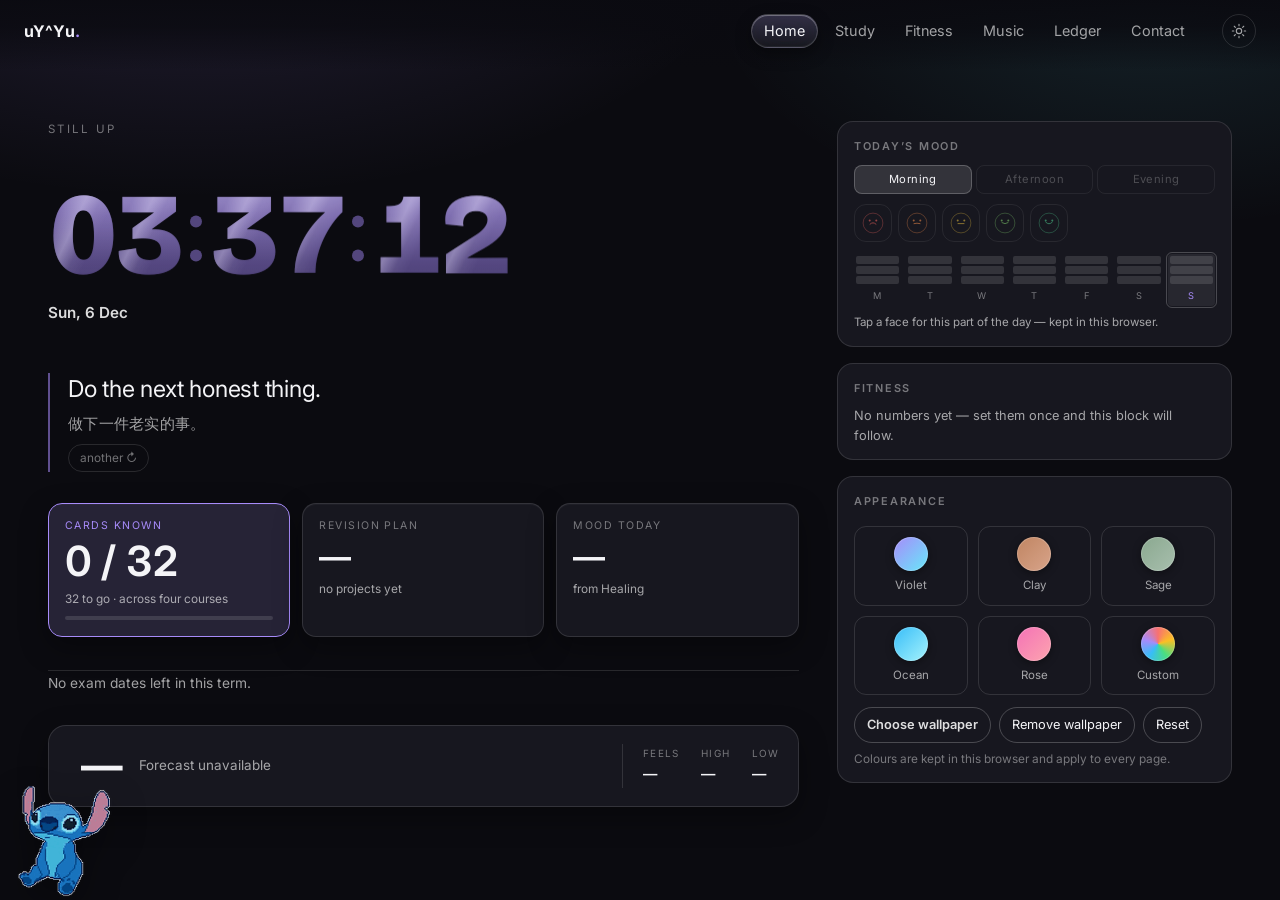
==== commit 86f12f81: "Music: no instruction on screen when the bridge is not there" ====
--- a/index.html
+++ b/index.html
@@ -11,7 +11,7 @@
 <link rel="preconnect" href="https://fonts.googleapis.com">
 <link rel="preconnect" href="https://fonts.gstatic.com" crossorigin>
 <link href="https://fonts.googleapis.com/css2?family=Inter:wght@400;500;600;700&family=Bricolage+Grotesque:wght@700;800&display=swap" rel="stylesheet">
-<link rel="stylesheet" href="style.css?v=158">
+<link rel="stylesheet" href="style.css?v=159">
 <!-- clock ink: kept here as well, so a cached style.css cannot leave the
      seconds a different colour from the hours -->
 <style>.anchor__sec { color: inherit !important; }</style>
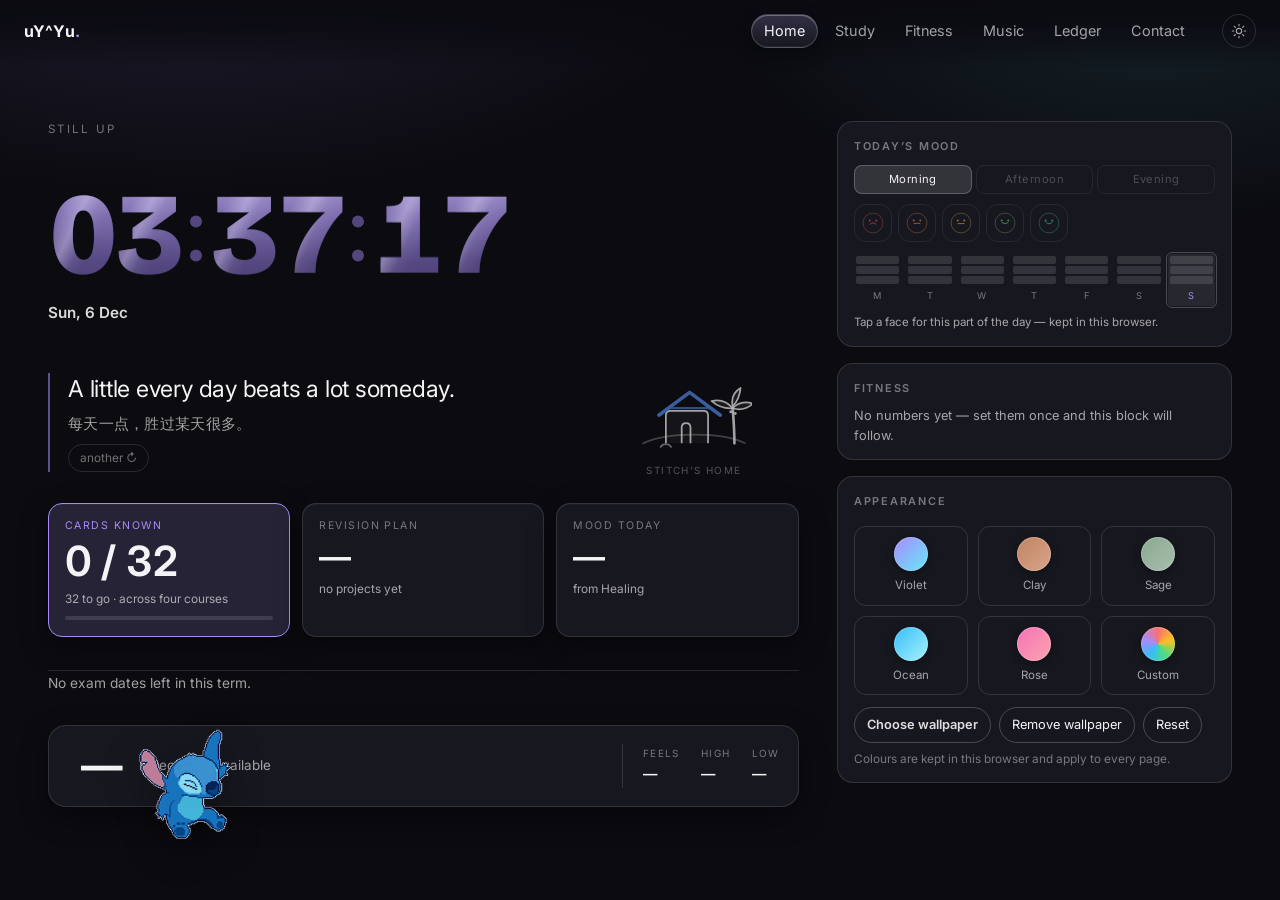
==== commit 8b26b70e: "Home: Stitch has a hut beside the quote, and a walk home" ====
--- a/index.html
+++ b/index.html
@@ -11,7 +11,7 @@
 <link rel="preconnect" href="https://fonts.googleapis.com">
 <link rel="preconnect" href="https://fonts.gstatic.com" crossorigin>
 <link href="https://fonts.googleapis.com/css2?family=Inter:wght@400;500;600;700&family=Bricolage+Grotesque:wght@700;800&display=swap" rel="stylesheet">
-<link rel="stylesheet" href="style.css?v=159">
+<link rel="stylesheet" href="style.css?v=160">
 <!-- clock ink: kept here as well, so a cached style.css cannot leave the
      seconds a different colour from the hours -->
 <style>.anchor__sec { color: inherit !important; }</style>
@@ -49,6 +49,29 @@
       <blockquote class="affirm__line" id="affirmLine">—</blockquote>
       <figcaption class="affirm__cn" id="affirmCn">今日肯定语</figcaption>
       <button class="affirm__next" id="affirmNext" type="button">another ↻</button>
+      <button class="stitchhome" id="stitchHome" type="button" aria-label="Stitch's home — send Stitch there" title="Stitch's home">
+        <svg viewBox="0 0 132 116" role="img" aria-hidden="true">
+          <!-- sand -->
+          <path d="M8 96c14-7 30-10 58-10s46 3 58 10" fill="none" stroke="currentColor" stroke-opacity=".35" stroke-width="2" stroke-linecap="round"/>
+          <!-- hut -->
+          <path d="M34 96V64c0-3 2-5 5-5h38c3 0 5 2 5 5v32" fill="currentColor" fill-opacity=".07" stroke="currentColor" stroke-width="2" stroke-linejoin="round"/>
+          <!-- door -->
+          <path d="M52 96V78c0-3 2-5 5-5s5 2 5 5v18" fill="none" stroke="currentColor" stroke-width="2" stroke-linejoin="round"/>
+          <!-- roof, in Stitch blue -->
+          <path d="M26 64 61 38l35 26" fill="none" stroke="#4a7fd4" stroke-width="4" stroke-linecap="round" stroke-linejoin="round"/>
+          <path d="M38 56h46" stroke="#4a7fd4" stroke-width="2.5" stroke-linecap="round" stroke-opacity=".8"/>
+          <!-- palm -->
+          <path d="M112 96c0-14-1-28-2-40" fill="none" stroke="currentColor" stroke-width="3" stroke-linecap="round"/>
+          <path d="M110 56c-7-8-16-10-24-8 6 5 14 9 24 8z" fill="currentColor" fill-opacity=".12" stroke="currentColor" stroke-width="2" stroke-linejoin="round"/>
+          <path d="M110 56c7-7 16-8 23-5-6 5-14 8-23 5z" fill="currentColor" fill-opacity=".12" stroke="currentColor" stroke-width="2" stroke-linejoin="round"/>
+          <path d="M110 54c-2-10 2-17 9-21-1 9-4 16-9 21z" fill="currentColor" fill-opacity=".12" stroke="currentColor" stroke-width="2" stroke-linejoin="round"/>
+          <circle cx="108" cy="60" r="1.8" fill="currentColor" stroke="none"/>
+          <circle cx="113" cy="62" r="1.6" fill="currentColor" stroke="none"/>
+          <!-- a shell on the sand -->
+          <path d="M28 100c3-4 9-4 12 0" fill="none" stroke="currentColor" stroke-width="2" stroke-linecap="round" stroke-opacity=".6"/>
+        </svg>
+        <span class="stitchhome__label">Stitch&rsquo;s home</span>
+      </button>
     </figure>
 
     <div class="metrics">
@@ -293,6 +316,19 @@
       });
     })();
 
+/* ---------- Stitch's home ----------
+       A hut to the right of the quote. Pressing it walks the pet over, which is
+       the only honest thing a drawing of a house can do. */
+    (function () {
+      var house = document.getElementById('stitchHome');
+      if (!house) return;
+      house.addEventListener('click', function () {
+        if (!window.DeskPet || !window.DeskPet.moveTo) return;
+        var box = house.getBoundingClientRect();
+        window.DeskPet.moveTo(box.left + box.width / 2 - 60, box.top + box.height - 90);
+      });
+    })();
+
     /* ---------- the affirmation of the day ---------- */
     var AFFIRMATIONS = [
       { en: 'Slow is smooth, and smooth is fast.', cn: '慢就是稳，稳就是快。' },
@@ -1352,6 +1388,6 @@
 <script src="wallpaper-pick.js?v=132"></script>
 <script src="wallpaper-live.js?v=132"></script>
 <script src="fitness-plan.js?v=132"></script>
-<script src="pet.js?v=153"></script>
+<script src="pet.js?v=160"></script>
 </body>
 </html>
--- a/style.css
+++ b/style.css
@@ -2651,4 +2651,34 @@
   .heal__head { grid-template-columns: minmax(0, 1fr); align-items: start; }
 }
 /* the unit cards hide and show by course; a display rule would otherwise win */
-.unitcard[hidden] { display: none !important; }+.unitcard[hidden] { display: none !important; }
+/* ---------- Stitch's home ----------
+   A small drawing at the end of the quote, where the page has room to breathe.
+   It sits over whatever is behind, so it carries its own soft halo. */
+.affirm { position: relative; }
+.stitchhome {
+  position: absolute; right: 0; bottom: -6px;
+  display: grid; justify-items: center; gap: 2px;
+  padding: 0; border: 0; background: none; cursor: pointer;
+  color: var(--ink-2);
+  opacity: 0.72;
+  transition: opacity 200ms var(--ease-out-soft, ease), transform 260ms var(--ease-out-soft, ease);
+  filter: drop-shadow(0 1px 0 color-mix(in srgb, var(--bg) 65%, transparent));
+}
+.stitchhome svg { width: 116px; height: auto; display: block; }
+.stitchhome__label {
+  font-size: 0.62rem; letter-spacing: 0.14em; text-transform: uppercase;
+  color: var(--muted-2);
+}
+.stitchhome:hover { opacity: 1; transform: translateY(-2px); }
+.stitchhome:active { transform: translateY(0); }
+.stitchhome:focus-visible {
+  outline: 2px solid color-mix(in srgb, #4a7fd4 60%, transparent);
+  outline-offset: 6px; border-radius: 12px;
+}
+html[data-wallpaper] .stitchhome,
+html[data-wallpaper-live] .stitchhome { color: var(--ink); }
+
+@media (max-width: 900px) {
+  .stitchhome { position: static; justify-self: end; margin-top: 8px; }
+}
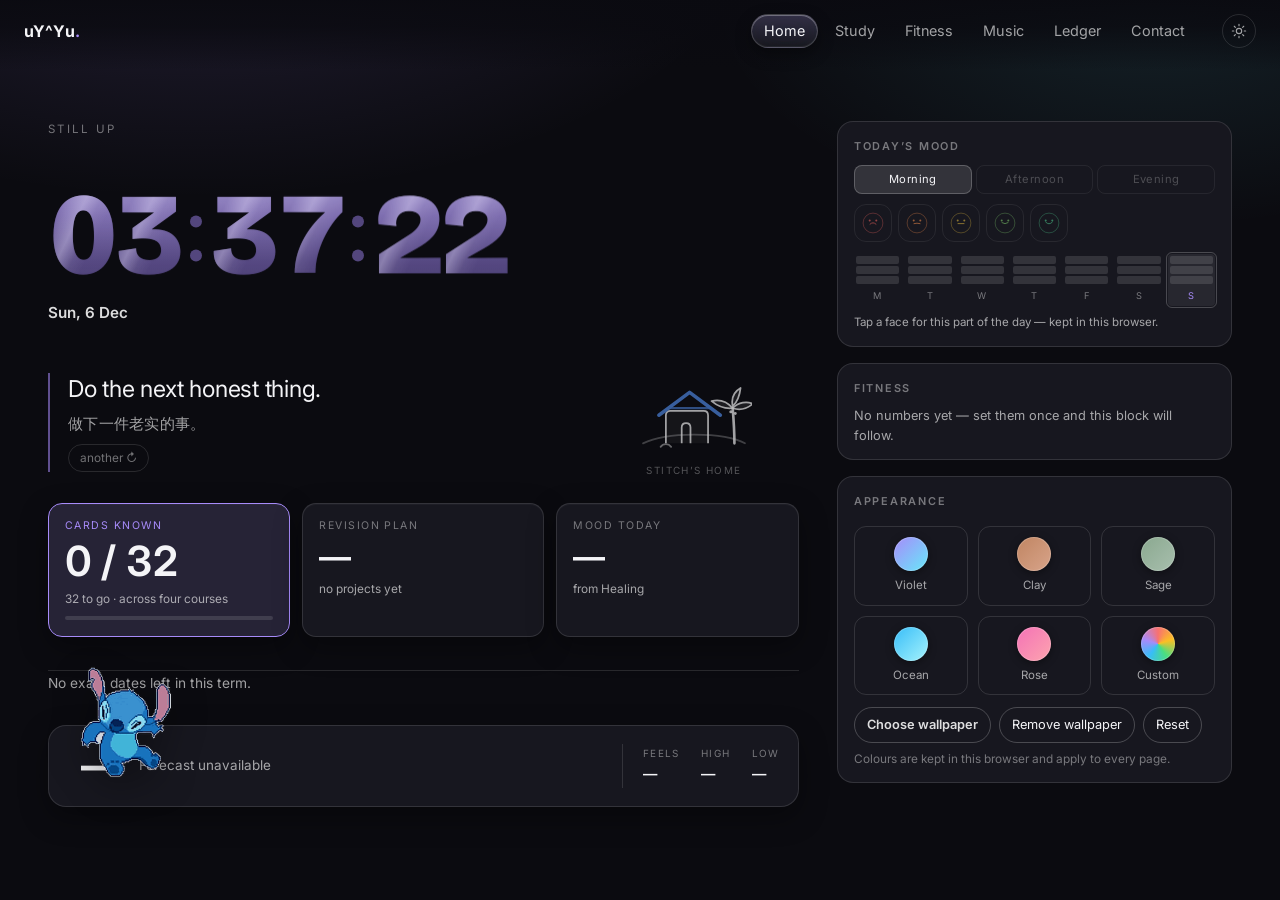
==== commit 2bd932d7: "Pet: the hut opens its page, and the page knows how it is" ====
--- a/index.html
+++ b/index.html
@@ -11,7 +11,7 @@
 <link rel="preconnect" href="https://fonts.googleapis.com">
 <link rel="preconnect" href="https://fonts.gstatic.com" crossorigin>
 <link href="https://fonts.googleapis.com/css2?family=Inter:wght@400;500;600;700&family=Bricolage+Grotesque:wght@700;800&display=swap" rel="stylesheet">
-<link rel="stylesheet" href="style.css?v=160">
+<link rel="stylesheet" href="style.css?v=161">
 <!-- clock ink: kept here as well, so a cached style.css cannot leave the
      seconds a different colour from the hours -->
 <style>.anchor__sec { color: inherit !important; }</style>
@@ -317,15 +317,13 @@
     })();
 
 /* ---------- Stitch's home ----------
-       A hut to the right of the quote. Pressing it walks the pet over, which is
-       the only honest thing a drawing of a house can do. */
+       A hut to the right of the quote. Pressing it opens the pet page, where the
+       creature can be fed and read. */
     (function () {
       var house = document.getElementById('stitchHome');
       if (!house) return;
       house.addEventListener('click', function () {
-        if (!window.DeskPet || !window.DeskPet.moveTo) return;
-        var box = house.getBoundingClientRect();
-        window.DeskPet.moveTo(box.left + box.width / 2 - 60, box.top + box.height - 90);
+        window.location.href = 'pet.html';
       });
     })();
 
--- a/style.css
+++ b/style.css
@@ -2681,4 +2681,30 @@
 
 @media (max-width: 900px) {
   .stitchhome { position: static; justify-self: end; margin-top: 8px; }
-}+}
+/* ---------- how Stitch is ---------- */
+.petlife { margin: 0 0 18px; }
+.petlife__card { display: grid; gap: 12px; }
+.petlife__head { display: flex; align-items: center; gap: 10px; }
+.petlife__head h2 { margin: 0; }
+.petlife__mood {
+  margin-left: auto; padding: 3px 11px; border-radius: 999px;
+  font-size: 0.72rem; letter-spacing: 0.1em; text-transform: uppercase;
+  color: var(--muted); border: 1px solid var(--line-2);
+}
+.petlife__mood[data-mood="happy"] { color: var(--good); border-color: color-mix(in srgb, var(--good) 55%, transparent); }
+.petlife__mood[data-mood="hungry"] { color: var(--warn); border-color: color-mix(in srgb, var(--warn) 55%, transparent); }
+.petlife__mood[data-mood="low"] { color: var(--bad); border-color: color-mix(in srgb, var(--bad) 50%, transparent); }
+.petlife__mood[data-mood="sleepy"] { color: var(--accent); border-color: color-mix(in srgb, var(--accent) 50%, transparent); }
+
+.petlife__meters { display: grid; gap: 8px; }
+.petlife__meter { display: grid; grid-template-columns: 5.4rem 1fr 2.6rem; align-items: center; gap: 10px; }
+.petlife__label { font-size: 0.7rem; letter-spacing: 0.1em; text-transform: uppercase; color: var(--muted-2); }
+.petlife__track { height: 7px; border-radius: 999px; background: var(--panel-2); overflow: hidden; }
+.petlife__track i { display: block; height: 100%; border-radius: 999px; background: linear-gradient(90deg, #4a7fd4, var(--accent)); }
+.petlife__value { font-size: 0.76rem; color: var(--ink-2); text-align: right; font-variant-numeric: tabular-nums; }
+
+.petlife__actions { display: flex; flex-wrap: wrap; gap: 8px; align-items: center; }
+.petlife__feed { display: flex; flex-wrap: wrap; gap: 6px; }
+.petlife__btn span { color: var(--muted-2); }
+.petlife__meta { font-size: 0.72rem; color: var(--muted-2); margin: 0; }
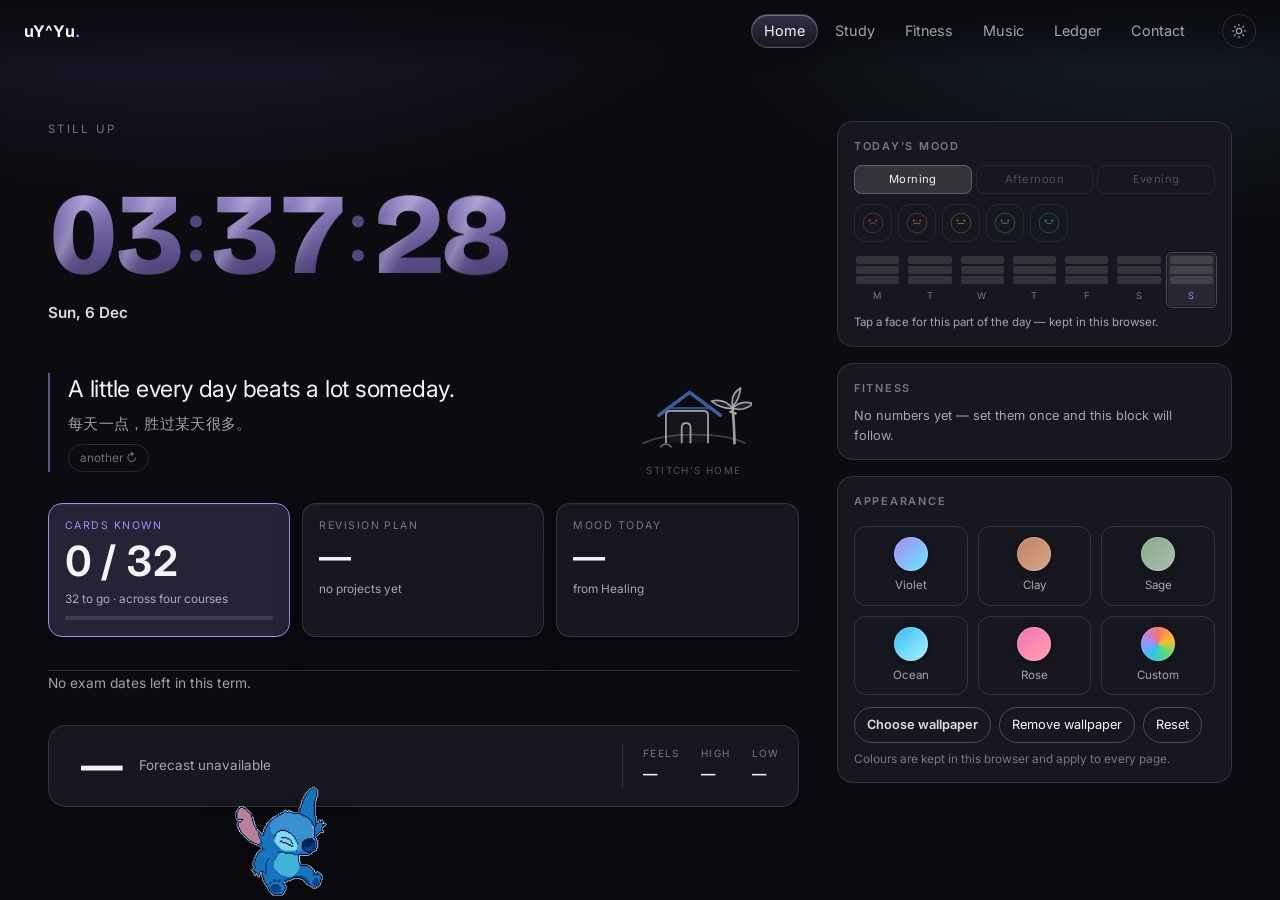
==== commit 57dce79c: "Healing: a missed day can be filled in again" ====
--- a/index.html
+++ b/index.html
@@ -11,7 +11,7 @@
 <link rel="preconnect" href="https://fonts.googleapis.com">
 <link rel="preconnect" href="https://fonts.gstatic.com" crossorigin>
 <link href="https://fonts.googleapis.com/css2?family=Inter:wght@400;500;600;700&family=Bricolage+Grotesque:wght@700;800&display=swap" rel="stylesheet">
-<link rel="stylesheet" href="style.css?v=161">
+<link rel="stylesheet" href="style.css?v=162">
 <!-- clock ink: kept here as well, so a cached style.css cannot leave the
      seconds a different colour from the hours -->
 <style>.anchor__sec { color: inherit !important; }</style>
--- a/style.css
+++ b/style.css
@@ -2707,4 +2707,43 @@
 .petlife__actions { display: flex; flex-wrap: wrap; gap: 8px; align-items: center; }
 .petlife__feed { display: flex; flex-wrap: wrap; gap: 6px; }
 .petlife__btn span { color: var(--muted-2); }
-.petlife__meta { font-size: 0.72rem; color: var(--muted-2); margin: 0; }+.petlife__meta { font-size: 0.72rem; color: var(--muted-2); margin: 0; }
+/* ---------- filling in a missed day ---------- */
+.heal__fillbar {
+  display: flex; flex-wrap: wrap; align-items: center; gap: 8px;
+  margin-top: 10px; padding-top: 10px; border-top: 1px solid var(--line);
+}
+.heal__filllabel { font-size: 0.72rem; color: var(--muted-2); }
+.heal__filldate {
+  padding: 4px 8px; border-radius: 8px; border: 1px solid var(--line);
+  background: var(--panel-2); color: var(--ink); font: inherit; font-size: 0.78rem;
+}
+.heal__filldate:focus { outline: none; border-color: color-mix(in srgb, var(--accent) 55%, transparent); }
+.heal__fillgo { padding: 5px 12px; font-size: 0.76rem; }
+
+.heal__editor {
+  margin-top: 10px; padding: 12px 14px; border-radius: 12px;
+  border: 1px solid color-mix(in srgb, var(--accent) 22%, transparent);
+  background: color-mix(in srgb, var(--accent) 6%, transparent);
+  display: grid; gap: 8px;
+}
+.heal__editor[hidden] { display: none !important; }
+.heal__editorHead { display: flex; align-items: center; gap: 10px; }
+.heal__editorHead strong { font-size: 0.86rem; color: var(--ink); }
+.heal__editorClose {
+  margin-left: auto; padding: 2px 10px; border-radius: 999px;
+  border: 1px solid var(--line); background: transparent; color: var(--muted);
+  font: inherit; font-size: 0.7rem; cursor: pointer;
+}
+.heal__editorClose:hover { color: var(--ink); border-color: var(--line-2); }
+.heal__editorRows { display: grid; gap: 6px; }
+.heal__editorRow { display: grid; grid-template-columns: 5.4rem auto; align-items: center; gap: 10px; }
+.heal__editorSlot { font-size: 0.7rem; letter-spacing: 0.08em; text-transform: uppercase; color: var(--muted-2); }
+.heal__editorFaces { display: flex; gap: 4px; }
+.heal__editorFace { width: 28px; height: 28px; }
+.heal__editorHint { font-size: 0.68rem; color: var(--muted-2); margin: 0; }
+
+/* a history row is a door now */
+.heal__day { cursor: pointer; border-radius: 8px; }
+.heal__day:hover { background: color-mix(in srgb, var(--accent) 6%, transparent); }
+.heal__day:focus-visible { outline: 2px solid color-mix(in srgb, var(--accent) 55%, transparent); outline-offset: 2px; }
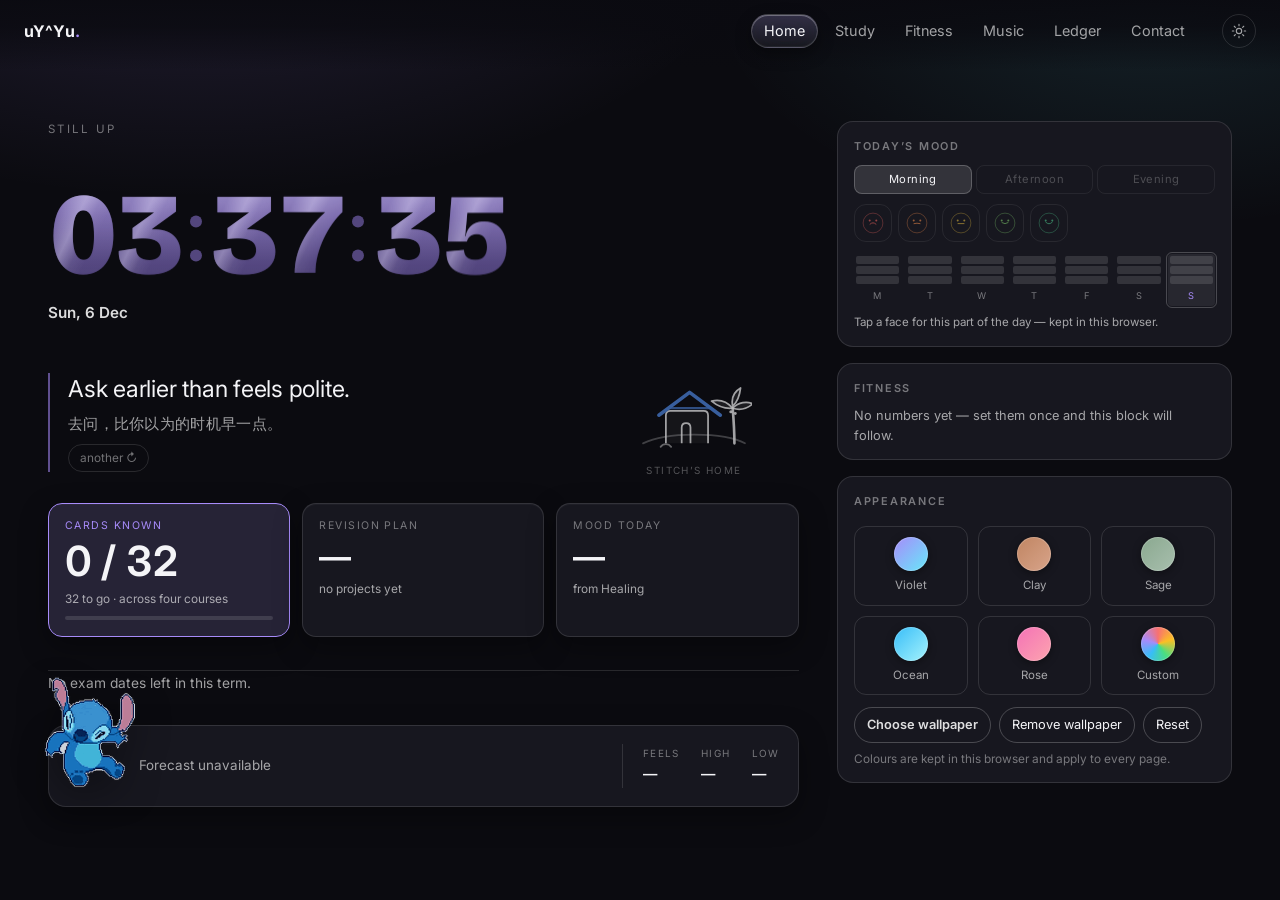
==== commit 5fe6471a: "Pet page: the heading says whose page it is" ====
--- a/index.html
+++ b/index.html
@@ -11,7 +11,7 @@
 <link rel="preconnect" href="https://fonts.googleapis.com">
 <link rel="preconnect" href="https://fonts.gstatic.com" crossorigin>
 <link href="https://fonts.googleapis.com/css2?family=Inter:wght@400;500;600;700&family=Bricolage+Grotesque:wght@700;800&display=swap" rel="stylesheet">
-<link rel="stylesheet" href="style.css?v=162">
+<link rel="stylesheet" href="style.css?v=163">
 <!-- clock ink: kept here as well, so a cached style.css cannot leave the
      seconds a different colour from the hours -->
 <style>.anchor__sec { color: inherit !important; }</style>
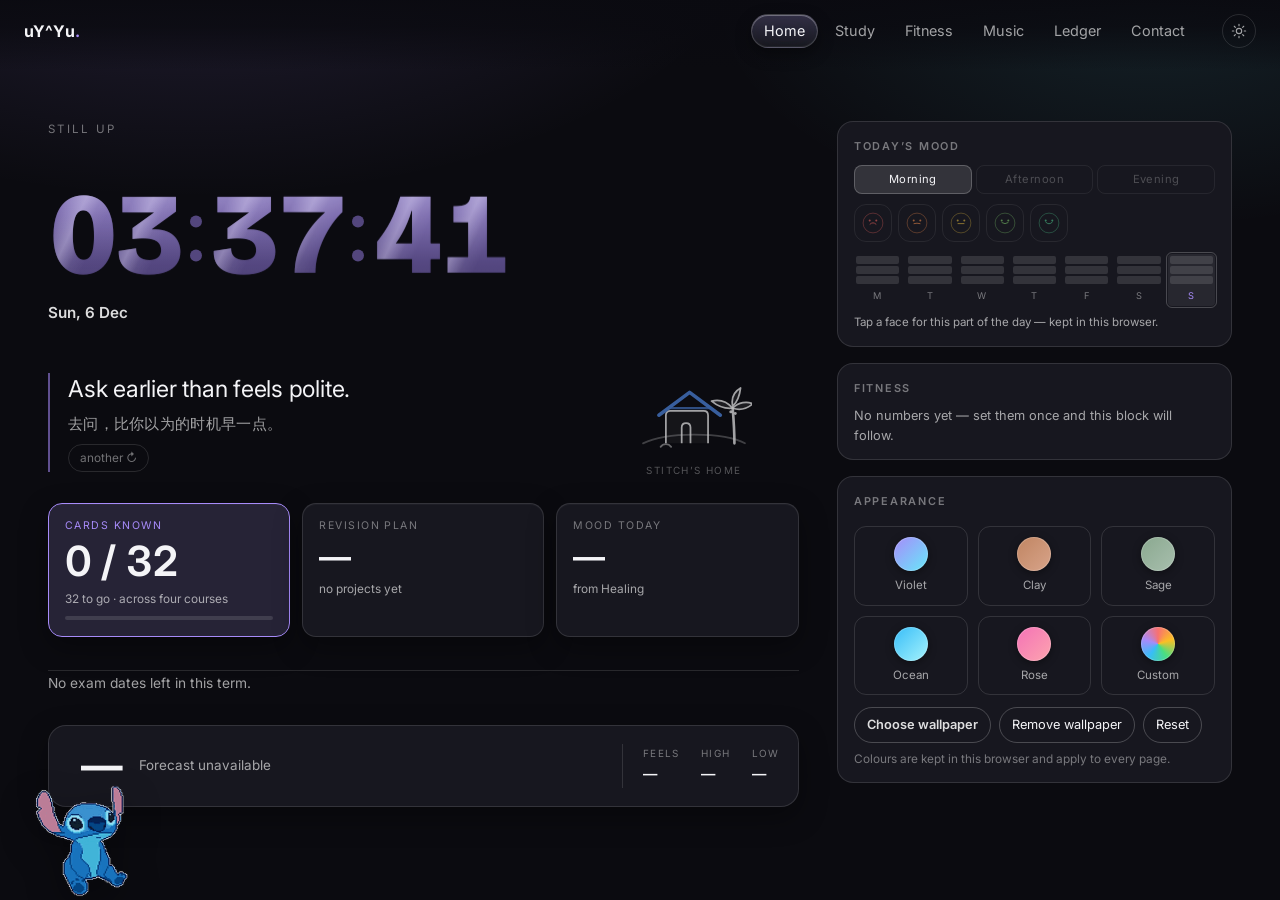
==== commit 105dc50d: "Pet: the card is drawn, not labelled" ====
--- a/index.html
+++ b/index.html
@@ -11,7 +11,7 @@
 <link rel="preconnect" href="https://fonts.googleapis.com">
 <link rel="preconnect" href="https://fonts.gstatic.com" crossorigin>
 <link href="https://fonts.googleapis.com/css2?family=Inter:wght@400;500;600;700&family=Bricolage+Grotesque:wght@700;800&display=swap" rel="stylesheet">
-<link rel="stylesheet" href="style.css?v=163">
+<link rel="stylesheet" href="style.css?v=164">
 <!-- clock ink: kept here as well, so a cached style.css cannot leave the
      seconds a different colour from the hours -->
 <style>.anchor__sec { color: inherit !important; }</style>
--- a/style.css
+++ b/style.css
@@ -2746,4 +2746,10 @@
 /* a history row is a door now */
 .heal__day { cursor: pointer; border-radius: 8px; }
 .heal__day:hover { background: color-mix(in srgb, var(--accent) 6%, transparent); }
-.heal__day:focus-visible { outline: 2px solid color-mix(in srgb, var(--accent) 55%, transparent); outline-offset: 2px; }+.heal__day:focus-visible { outline: 2px solid color-mix(in srgb, var(--accent) 55%, transparent); outline-offset: 2px; }
+/* icons inside the pet card: inline, currentColor, aligned with the text */
+.petlife__icon { display: inline-flex; vertical-align: -2px; margin-right: 5px; }
+.petlife__moodIcon { display: inline-flex; vertical-align: -3px; margin-right: 6px; }
+.petlife__mood { display: inline-flex; align-items: center; }
+.petlife__btn { display: inline-flex; align-items: center; gap: 2px; }
+.petlife__btn .petlife__icon { margin-right: 4px; }
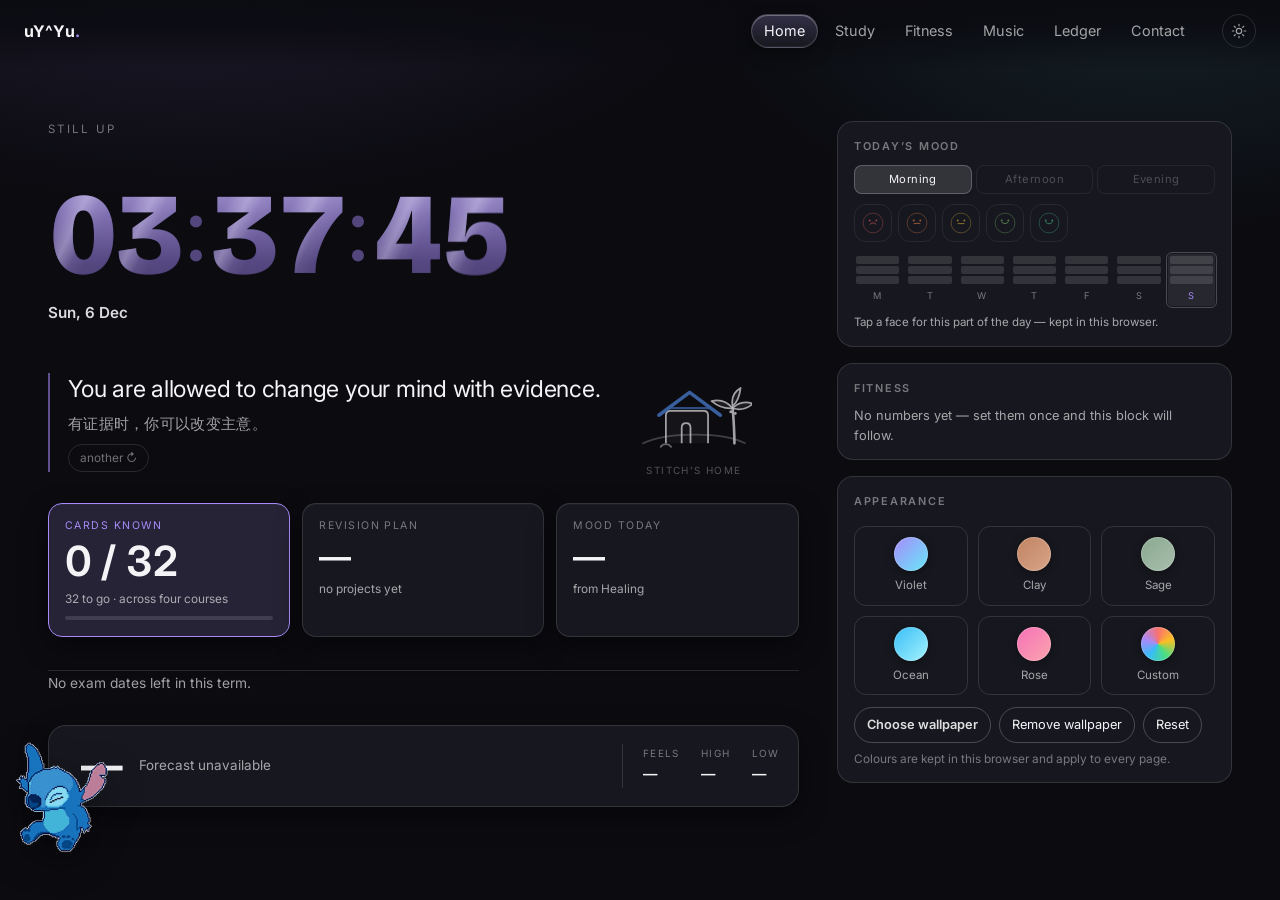
==== commit 4075bc27: "Study: the 11/11 session card, a chip for inline code, and v165" ====
--- a/index.html
+++ b/index.html
@@ -11,7 +11,7 @@
 <link rel="preconnect" href="https://fonts.googleapis.com">
 <link rel="preconnect" href="https://fonts.gstatic.com" crossorigin>
 <link href="https://fonts.googleapis.com/css2?family=Inter:wght@400;500;600;700&family=Bricolage+Grotesque:wght@700;800&display=swap" rel="stylesheet">
-<link rel="stylesheet" href="style.css?v=164">
+<link rel="stylesheet" href="style.css?v=165">
 <!-- clock ink: kept here as well, so a cached style.css cannot leave the
      seconds a different colour from the hours -->
 <style>.anchor__sec { color: inherit !important; }</style>
--- a/style.css
+++ b/style.css
@@ -2411,6 +2411,11 @@
 .scard__head { display: flex; align-items: center; justify-content: space-between; gap: 12px; flex-wrap: wrap; }
 .scard__meta { font-size: 0.76rem; color: var(--muted); font-variant-numeric: tabular-nums; }
 .scard__hint { font-size: 0.78rem; color: var(--muted); }
+/* inline code inside study cards: a quiet chip so the snippets stay scannable */
+.scard code {
+  background: var(--panel-2); border: 1px solid var(--line); border-radius: 6px;
+  padding: 1px 5px; font-size: 0.86em; color: var(--ink-2); white-space: nowrap;
+}
 
 /* period switch: three small buttons, one clearly pressed */
 .period { display: inline-flex; gap: 2px; padding: 3px; border-radius: 999px; background: var(--panel-2); border: 1px solid var(--line); }
